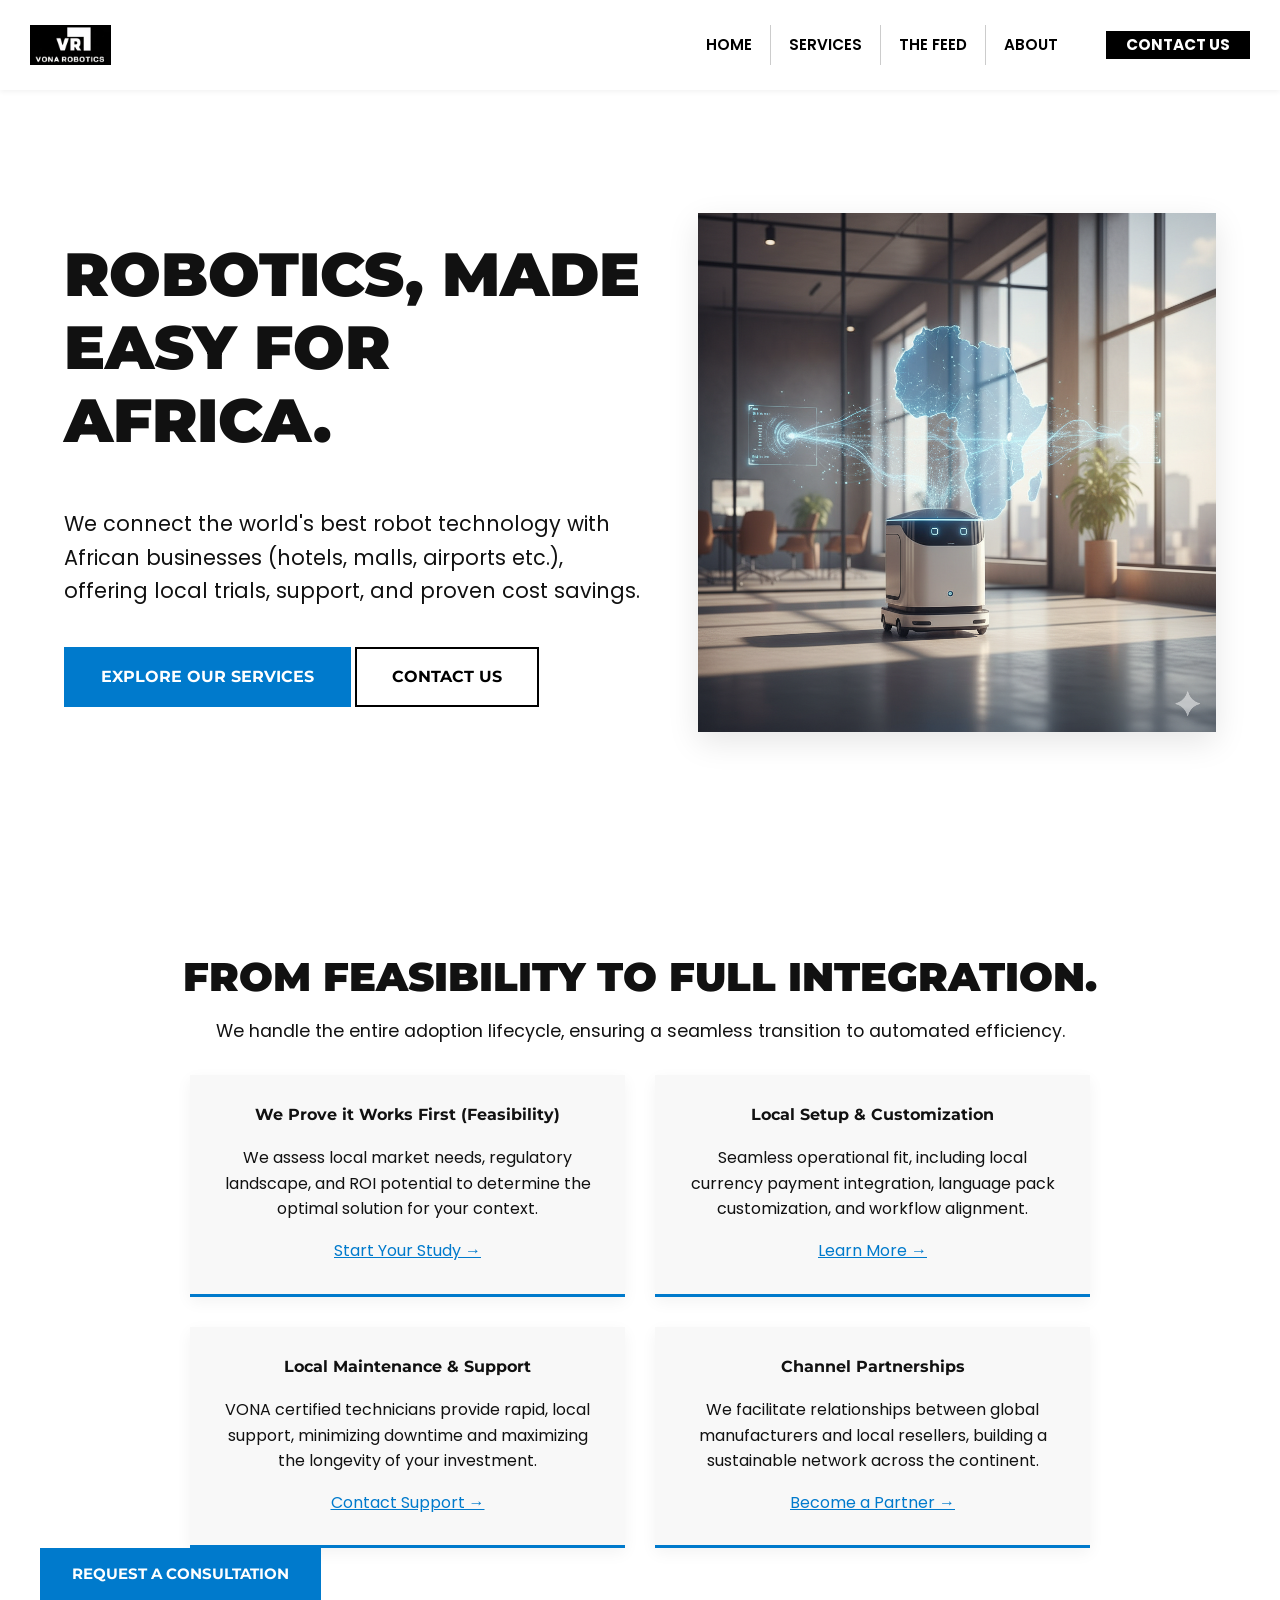
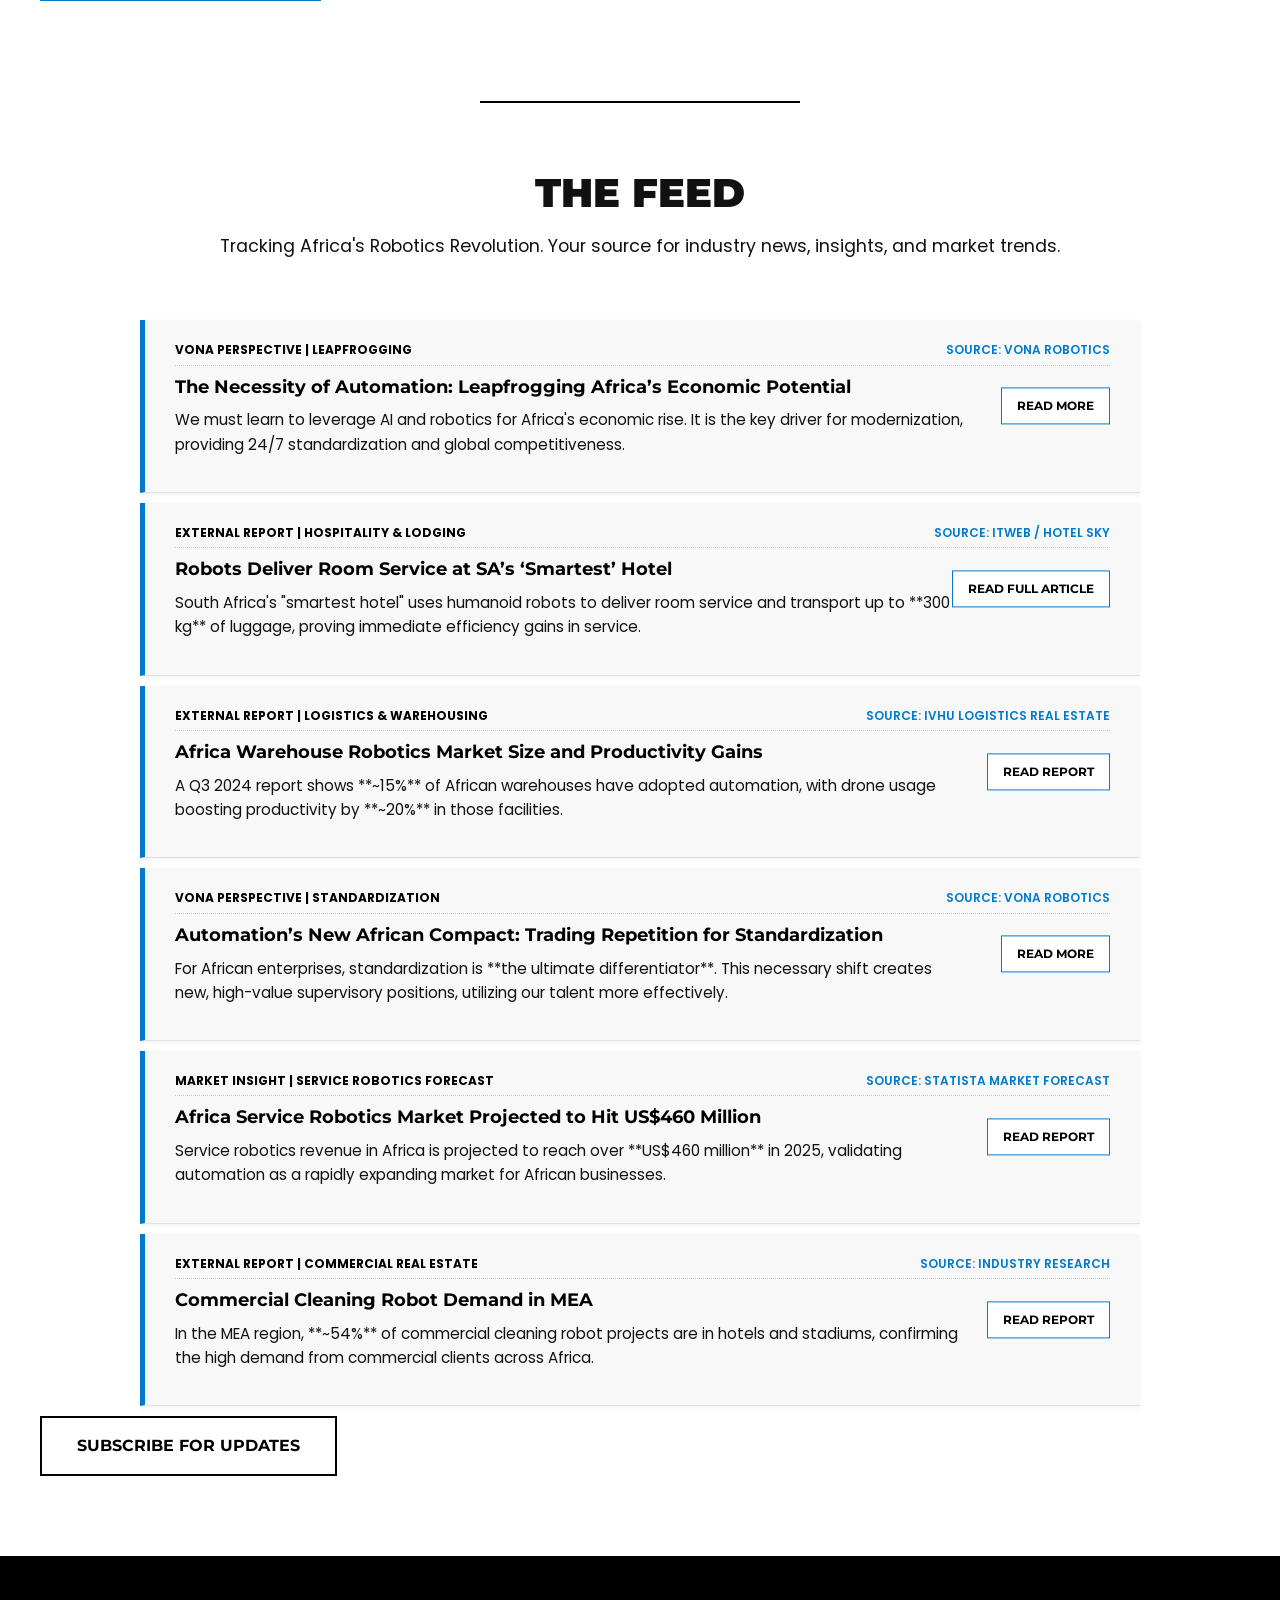
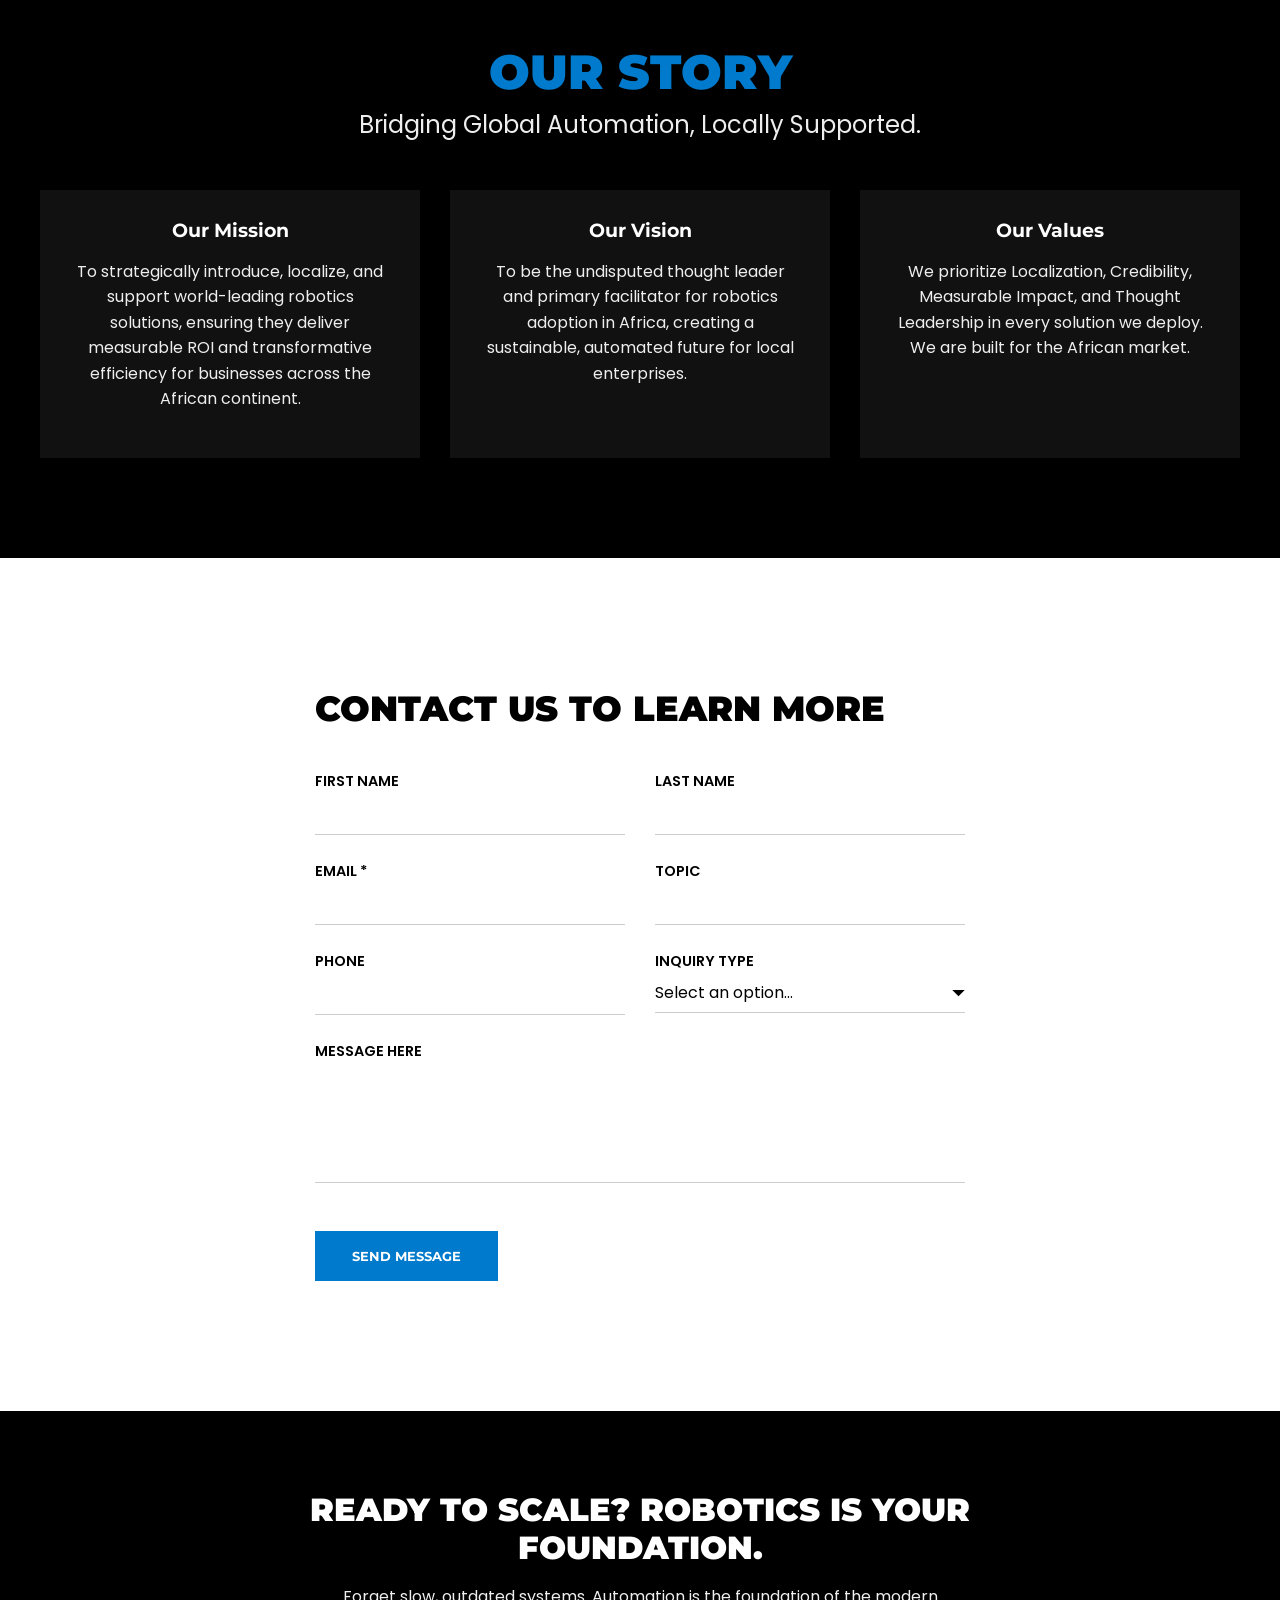
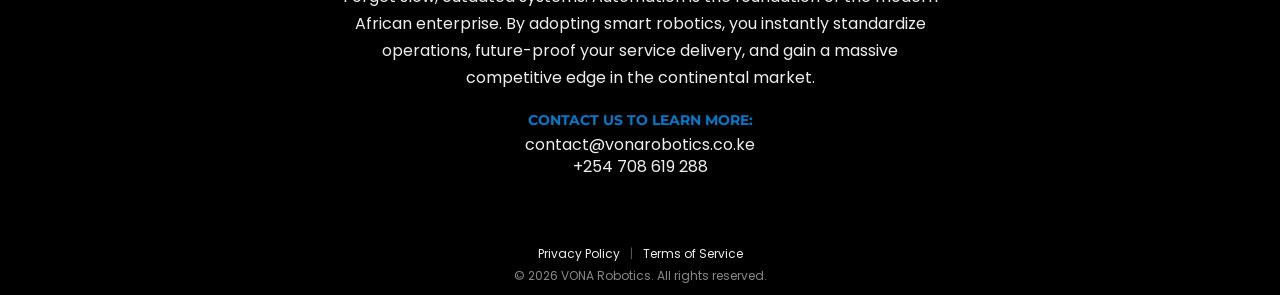
==== index.html @ d35983b5 "Final website files ready for deployment" ====
<!DOCTYPE html>
<html lang="en">
<head>
    <meta charset="UTF-8">
    <meta name="viewport" content="width=device-width, initial-scale=1.0">
    <title>VONA Robotics | Robotics, Made Easy for Africa</title>
    <link href="https://fonts.googleapis.com/css2?family=Montserrat:wght@400;700;900&family=Poppins:wght[300;400;600]&display=swap" rel="stylesheet">
    <link rel="stylesheet" href="styles.css">
    <script src="script.js"></script> 
</head>
<body>

    <header class="header white-header">
        <a href="#hero" class="logo">
            <img src="images/logo.png" alt="VONA Robotics Logo" class="logo-image">
        </a>
        <nav class="nav">
            <a href="#hero" class="nav-item">HOME</a>
            <a href="#services" class="nav-item">SERVICES</a>
            <a href="#the-feed" class="nav-item">THE FEED</a>
            <a href="#about" class="nav-item">ABOUT</a>
            <a href="#contact" class="cta-nav-button">CONTACT US</a>
        </nav>
        <button class="mobile-menu-toggle" aria-label="Toggle navigation">&#9776;</button>
    </header>
    <div class="mobile-menu-overlay" id="mobileMenu">
        <button class="close-menu-btn">&times;</button>
        <a href="#hero">HOME</a>
        <a href="#services">SERVICES</a>
        <a href="#the-feed">THE FEED</a>
        <a href="#about">ABOUT</a>
        <a href="#contact" class="cta-mobile-button">CONTACT US</a>
    </div>

    <main>
        
        <section id="hero" class="hero-section light-hero">
            <div class="hero-content">
                <h1 class="headline">ROBOTICS, MADE EASY FOR AFRICA.</h1>
                <p class="subhead">We connect the world's best robot technology with African businesses (hotels, malls, airports etc.), offering local trials, support, and proven cost savings.</p>
                <div class="hero-ctas">
                    <a href="#services" class="cta-button primary">EXPLORE OUR SERVICES</a>
                    <a href="#contact" class="cta-button secondary">CONTACT US</a> 
                </div>
            </div>
            <div class="hero-image-container">
                <img src="images/image1.png" alt="A VONA robot projecting a holographic map of Africa in a modern office." class="hero-image">
            </div>
        </section>

        <section id="services" class="section light-bg">
            <div class="container">
                <h2 class="section-title headline-style">FROM FEASIBILITY TO FULL INTEGRATION.</h2>
                <p class="section-subtitle">We handle the entire adoption lifecycle, ensuring a seamless transition to automated efficiency.</p>
                <div class="services-content-wrapper single-column-grid">
                    <div class="services-grid">
                        <div class="service-card">
                            <i class="fas fa-search"></i>
                            <h4>We Prove it Works First (Feasibility)</h4>
                            <p>We assess local market needs, regulatory landscape, and ROI potential to determine the optimal solution for your context.</p>
                            <a href="#contact" class="text-link">Start Your Study &rarr;</a>
                        </div>
                        <div class="service-card">
                            <i class="fas fa-globe-africa"></i>
                            <h4>Local Setup & Customization</h4>
                            <p>Seamless operational fit, including local currency payment integration, language pack customization, and workflow alignment.</p>
                            <a href="#contact" class="text-link">Learn More &rarr;</a>
                        </div>
                        <div class="service-card">
                            <i class="fas fa-tools"></i>
                            <h4>Local Maintenance & Support</h4>
                            <p>VONA certified technicians provide rapid, local support, minimizing downtime and maximizing the longevity of your investment.</p>
                            <a href="#contact" class="text-link">Contact Support &rarr;</a>
                        </div>
                        <div class="service-card">
                            <i class="fas fa-handshake"></i>
                            <h4>Channel Partnerships</h4>
                            <p>We facilitate relationships between global manufacturers and local resellers, building a sustainable network across the continent.</p>
                            <a href="#contact" class="text-link">Become a Partner &rarr;</a>
                        </div>
                    </div>
                </div>
                <div class="center-text mt-4">
                    <a href="#contact" class="cta-button primary cta-button-small">REQUEST A CONSULTATION</a>
                </div>
            </div>
        </section>

        <section id="the-feed" class="section light-bg feed-section-compact">
            <div class="container">
                <h2 class="section-title headline-style">THE FEED</h2>
                <p class="section-subtitle">Tracking Africa's Robotics Revolution. Your source for industry news, insights, and market trends.</p>
                
                <div class="feed-content-wrapper">
                    <div class="feed-list">
                        
                        <div class="feed-strip perspective-strip" data-full-content="Africa’s economic potential will not be unlocked by following old industrial models. The only path to rapid global competitiveness is through technological leapfrogging. Automation and robotics are not a luxury; they are the required foundation for modernization. By implementing smart service robots, African enterprises instantly gain 24/7 standardization, measurable ROI, and the critical efficiency needed to compete internationally, especially in high-volume sectors like hospitality and logistics. This shift creates the high-value, supervisory roles that drive sustainable growth.">
                            <div class="feed-meta">
                                <span class="feed-category">VONA Perspective | Leapfrogging</span>
                                <span class="attribution">Source: VONA Robotics</span> 
                            </div>
                            <h3>The Necessity of Automation: Leapfrogging Africa’s Economic Potential</h3>
                            <p class="summary-text">We must learn to leverage AI and robotics for Africa's economic rise. It is the key driver for modernization, providing 24/7 standardization and global competitiveness.</p>
                            <a href="#" class="cta-button secondary small read-more-btn">READ MORE</a>
                        </div>

                        <div class="feed-strip">
                            <div class="feed-meta">
                                <span class="feed-category">External Report | Hospitality & Lodging</span>
                                <span class="attribution">Source: ITWeb / Hotel Sky</span>
                            </div>
                            <h3>Robots Deliver Room Service at SA’s ‘Smartest’ Hotel</h3>
                            <p class="summary-text">South Africa's "smartest hotel" uses humanoid robots to deliver room service and transport up to **300 kg** of luggage, proving immediate efficiency gains in service.</p>
                            <a href="https://www.itweb.co.za/article/robots-deliver-room-service-at-sas-smartest-hotel/Olx4z7kn5GWv56km" class="cta-button secondary small" target="_blank">READ FULL ARTICLE</a>
                        </div>

                        <div class="feed-strip">
                            <div class="feed-meta">
                                <span class="feed-category">External Report | Logistics & Warehousing</span>
                                <span class="attribution">Source: Ivhu Logistics Real Estate</span>
                            </div>
                            <h3>Africa Warehouse Robotics Market Size and Productivity Gains</h3>
                            <p class="summary-text">A Q3 2024 report shows **~15%** of African warehouses have adopted automation, with drone usage boosting productivity by **~20%** in those facilities.</p>
                            <a href="https://ivhu.africa/logistics-and-warehousing-update-q3-2024-africa/" class="cta-button secondary small" target="_blank">READ REPORT</a>
                        </div>

                        <div class="feed-strip perspective-strip" data-full-content="For African enterprises, standardization is the ultimate differentiator against global competition. This necessary shift creates new, high-value supervisory positions focused on technology management, utilizing our talent more effectively and ensuring the longevity of automation investments.">
                            <div class="feed-meta">
                                <span class="feed-category">VONA Perspective | Standardization</span>
                                <span class="attribution">Source: VONA Robotics</span> 
                            </div>
                            <h3>Automation’s New African Compact: Trading Repetition for Standardization</h3>
                            <p class="summary-text">For African enterprises, standardization is **the ultimate differentiator**. This necessary shift creates new, high-value supervisory positions, utilizing our talent more effectively.</p>
                            <a href="#" class="cta-button secondary small read-more-btn">READ MORE</a>
                        </div>

                        <div class="feed-strip">
                            <div class="feed-meta">
                                <span class="feed-category">Market Insight | Service Robotics Forecast</span>
                                <span class="attribution">Source: Statista Market Forecast</span>
                            </div>
                            <h3>Africa Service Robotics Market Projected to Hit US$460 Million</h3>
                            <p class="summary-text">Service robotics revenue in Africa is projected to reach over **US$460 million** in 2025, validating automation as a rapidly expanding market for African businesses.</p>
                            <a href="https://www.marketsandmarkets.com/Market-Reports/service-robotics-market-681.html" class="cta-button secondary small" target="_blank">READ REPORT</a>
                        </div>

                        <div class="feed-strip">
                            <div class="feed-meta">
                                <span class="feed-category">External Report | Commercial Real Estate</span>
                                <span class="attribution">Source: Industry Research</span>
                            </div>
                            <h3>Commercial Cleaning Robot Demand in MEA</h3>
                            <p class="summary-text">In the MEA region, **~54%** of commercial cleaning robot projects are in hotels and stadiums, confirming the high demand from commercial clients across Africa.</p>
                            <a href="https://www.industryresearch.biz/market-reports/commercial-cleaning-robots-market-107178" class="cta-button secondary small" target="_blank">READ REPORT</a>
                        </div>

                    </div>
                </div>


                <div class="center-text mt-4">
                    <a href="#" class="cta-button secondary">SUBSCRIBE FOR UPDATES</a>
                </div>
            </div>
        </section>

        <section id="about" class="section dark-bg">
            <div class="container">
                <h2 class="section-title our-story-title">
                    <span class="headline-style blue-accent">OUR STORY</span> 
                    <span class="sub-headline-style">Bridging Global Automation, Locally Supported.</span>
                </h2>
                <div class="about-grid">
                    <div class="about-card dark-about-card">
                        <h3>Our Mission</h3>
                        <p class="dark-text">To strategically introduce, localize, and support world-leading robotics solutions, ensuring they deliver measurable ROI and transformative efficiency for businesses across the African continent.</p>
                    </div>
                    <div class="about-card dark-about-card">
                        <h3>Our Vision</h3>
                        <p class="dark-text">To be the undisputed thought leader and primary facilitator for robotics adoption in Africa, creating a sustainable, automated future for local enterprises.</p>
                    </div>
                    <div class="about-card dark-about-card">
                        <h3>Our Values</h3>
                        <p class="dark-text">We prioritize Localization, Credibility, Measurable Impact, and Thought Leadership in every solution we deploy. We are built for the African market.</p>
                    </div>
                </div>
            </div>
        </section>

        <section id="contact" class="section light-bg">
            <div class="container contact-flex-center"> 
                <div class="contact-form-container contact-form-wide">
                    <h3 class="contact-form-title">CONTACT US TO LEARN MORE</h3>
                    <form class="contact-form" action="https://formspree.io/f/xpwkwodq" method="POST">
                        <div class="form-row">
                            <div class="form-group-half">
                                <label for="firstName">First Name</label>
                                <input type="text" id="firstName" placeholder="" required>
                            </div>
                            <div class="form-group-half">
                                <label for="lastName">Last Name</label>
                                <input type="text" id="lastName" placeholder="" required>
                            </div>
                        </div>

                        <div class="form-row">
                            <div class="form-group-half">
                                <label for="email">Email *</label>
                                <input type="email" id="email" placeholder="" required>
                            </div>
                            <div class="form-group-half">
                                <label for="topic">Topic</label>
                                <input type="text" id="topic" placeholder="">
                            </div>
                        </div>

                        <div class="form-row">
                            <div class="form-group-half">
                                <label for="phone">Phone</label>
                                <input type="tel" id="phone" placeholder="">
                            </div>
                            <div class="form-group-half"> 
                                <label for="inquiryType">Inquiry Type</label>
                                <select id="inquiryType">
                                    <option value="">Select an option...</option>
                                    <option value="Feasibility">Feasibility Study</option>
                                    <option value="Support">Local Support & Maintenance</option>
                                    <option value="Partnership">Partnership Inquiry</option>
                                    <option value="General">General Question</option>
                                </select>
                            </div>
                        </div>

                        <div class="form-group-full">
                            <label for="message">Message here</label>
                            <textarea id="message" placeholder="" rows="4"></textarea>
                        </div>
                        
                        <button type="submit" class="cta-button primary">SEND MESSAGE</button>
                    </form>
                </div>
            </div>
        </section>

        <section id="final-callout" class="section dark-bg center-text-section compact-callout final-compact-fix">
            <div class="container-narrower"> 
                <h2 class="final-callout-headline smaller-text">READY TO SCALE? ROBOTICS IS YOUR FOUNDATION.</h2>
                <p class="final-callout-text smaller-text">
                    Forget slow, outdated systems. Automation is the foundation of the modern African enterprise. By adopting smart robotics, you instantly standardize operations, future-proof your service delivery, and gain a massive competitive edge in the continental market.
                </p>

                <div class="final-callout-details-consolidated compact-details">
                    <div class="contact-details-block">
                        <h4 class="details-title">CONTACT US TO LEARN MORE:</h4>
                        <p class="details-value">contact@vonarobotics.co.ke</p>
                        <p class="details-value">+254 708 619 288</p>
                    </div>

                </div>
            </div>
        </section>
    </main>

    <footer class="footer dark-bg simplified-footer compact-footer final-compact-fix">
        <div class="container">
            <div class="footer-legal-bar">
                <a href="#" class="legal-text">Privacy Policy</a>
                <span class="divider legal-text">|</span>
                <a href="#" class="legal-text">Terms of Service</a>
            </div>
            <div class="footer-bottom">
                &copy; <span id="year" class="legal-text"></span> VONA Robotics. All rights reserved.
            </div>
        </div>
    </footer>

    <script src="script.js"></script>
</body>
</html>
---- styles.css ----
/* Color Palette (Minimalist Black/White/Blue) */
:root {
    --color-primary-black: #000000;
    --color-primary-white: #FFFFFF;
    --color-accent-blue: #007ACC; 
    --color-accent-gold: #B8860B; 
    --color-text-dark: #111111;
    --color-text-light: #EEEEEE;
}

/* Typography */
body {
    font-family: 'Poppins', sans-serif;
    color: var(--color-text-dark);
    line-height: 1.6;
    margin: 0;
    padding: 0;
    background-color: var(--color-primary-white);
}

h1, h2, h3, h4 {
    font-family: 'Montserrat', sans-serif;
    font-weight: 700;
    line-height: 1.2;
    margin-top: 0;
}

.headline {
    /* Main H1 Hero Headline Style */
    font-size: 3.8rem;
    font-weight: 900;
    text-transform: uppercase;
}

/* NEW: Consistent Styles for Section Titles (H2s) */
.headline-style {
    font-family: 'Montserrat', sans-serif;
    font-weight: 900; /* Super bold */
    font-size: 3rem; 
    text-transform: uppercase;
    display: block; /* Ensures it takes up its own line */
    line-height: 1.1;
    margin-bottom: 10px;
}

.sub-headline-style {
    font-family: 'Poppins', sans-serif;
    font-weight: 400; /* Lighter weight for sub-text */
    font-size: 1.5rem; /* Large enough to be visible */
    text-transform: none; /* Keep capitalization normal */
    display: block;
    line-height: 1.3;
}
/* END NEW HEADLINE STYLES */


/* Layout & Structure */
.container {
    max-width: 1200px;
    margin: 0 auto;
    padding: 40px 20px;
}

/* NEW: Narrower container for Final Callout */
.container-narrower {
    max-width: 800px; /* Reduced width */
    margin: 0 auto;
    padding: 40px 20px;
}

/* FIX: Reduce default section padding to help compact vertical space */
.section {
    padding: 60px 0; /* Reduced from original 80px to 60px */
}

/* FIX: Specific compacting for The Feed section */
#the-feed {
    background-color: var(--color-primary-white); 
}

/* IMPORTANT FIX: Reduce top padding drastically for minimal space above THE FEED, and position the line */
.feed-section-compact {
    padding-top: 30px !important; 
    padding-bottom: 40px; 
    position: relative;
}

/* Rutech-Style Divider (Corrected Width & Positioning) */
.feed-section-compact::before {
    content: '';
    position: absolute;
    top: 0; 
    left: 50%;
    transform: translateX(-50%);
    /* FIX: Reduced Width for short, centered look */
    width: 25%; 
    max-width: 1200px;
    height: 2px;
    background-color: var(--color-primary-black); 
}


.dark-bg {
    background-color: var(--color-primary-black);
    color: var(--color-text-light);
}

.light-bg {
    background-color: var(--color-primary-white);
    color: var(--color-text-dark);
}

.section-title {
    /* Base style, inherited by the new headline styles */
    font-size: 2.5rem;
    text-align: center;
    margin-bottom: 10px;
    text-transform: uppercase;
}

.section-subtitle {
    text-align: center;
    font-size: 1.1rem;
    /* FIX: Reduce margin below subtitle to pull content up */
    margin-bottom: 30px;
}

.gold-accent {
    color: var(--color-accent-gold);
}

.blue-accent {
    color: var(--color-accent-blue);
}

/* Header & Navigation (Thicker Header Strip Fix) */
.header {
    padding: 25px 30px; /* Increased vertical padding for a thicker strip */
    display: flex;
    justify-content: space-between;
    align-items: center;
    position: sticky;
    top: 0;
    z-index: 1000;
    box-shadow: 0 2px 5px rgba(0, 0, 0, 0.05); 
}

.header.white-header {
    background-color: var(--color-primary-white);
}

.logo-image {
    height: 40px; /* Adjust height to fit the new header strip */
    width: auto;
}

.logo {
    color: var(--color-primary-black);
    font-family: 'Montserrat', sans-serif;
    font-weight: 900;
    font-size: 1.5rem;
    letter-spacing: 2px;
    text-decoration: none;
    display: flex; 
    align-items: center;
}

.nav {
    display: flex;
    align-items: center;
    height: 100%; 
}

.nav a {
    color: var(--color-primary-black); 
    text-decoration: none;
    font-family: 'Poppins', sans-serif;
    font-weight: 600;
    font-size: 0.95rem;
    padding: 0 18px; 
    transition: color 0.3s;
    position: relative;
    display: flex;
    align-items: center;
}

/* MODIFIED: Longer Vertical Divider Fix */
.nav-item {
    border-left: 1px solid #ccc; 
    height: 40px; /* Increased height for longer line */
    padding-top: 0;
    padding-bottom: 0;
}

.nav-item:first-child {
    border-left: none; 
}

.nav a:hover {
    color: var(--color-accent-blue);
}

.cta-nav-button {
    background-color: var(--color-primary-black); 
    padding: 8px 15px;
    border-radius: 0px; 
    color: var(--color-primary-white) !important;
    margin-left: 30px;
    font-weight: 700 !important;
    transition: background-color 0.3s;
    border: 2px solid var(--color-primary-black);
    height: auto !important; 
}

.cta-nav-button:hover {
    background-color: var(--color-primary-white);
    color: var(--color-primary-black) !important;
    border-color: var(--color-primary-black);
}

/* Mobile Menu */
.mobile-menu-toggle {
    display: none; 
    background: none;
    border: none;
    color: var(--color-primary-black);
    font-size: 2rem;
    cursor: pointer;
}

/* Mobile Menu Overlay CSS */
.mobile-menu-overlay {
    position: fixed;
    top: 0;
    left: 0;
    height: 100vh;
    width: 100vw;
    background-color: var(--color-primary-white);
    z-index: 10000;
    display: none; 
    flex-direction: column;
    align-items: center;
    justify-content: center;
    padding: 40px;
    transition: transform 0.3s ease-out;
    transform: translateX(100%); 
}

.mobile-menu-overlay.is-open {
    transform: translateX(0); 
    display: flex; 
}

.mobile-menu-overlay a {
    color: var(--color-primary-black);
    text-decoration: none;
    font-family: 'Montserrat', sans-serif;
    font-weight: 700;
    font-size: 1.5rem;
    padding: 15px 0;
    width: 100%;
    text-align: center;
    border-bottom: 1px solid #eee;
}

.close-menu-btn {
    position: absolute;
    top: 20px;
    right: 30px;
    background: none;
    border: none;
    font-size: 3rem;
    cursor: pointer;
    color: var(--color-primary-black);
}

.cta-mobile-button {
    margin-top: 30px;
    background-color: var(--color-accent-blue);
    color: var(--color-primary-white) !important;
    padding: 15px 40px;
    border-radius: 0;
    text-transform: uppercase;
    font-size: 1.1rem !important;
    border: 2px solid var(--color-accent-blue);
}

/* Hero Section (No change) */
.hero-section {
    min-height: 85vh;
    display: flex;
    align-items: center;
    justify-content: space-between;
    padding: 0 5%;
    position: relative;
    overflow: hidden;
    background-color: var(--color-primary-white);
}

.hero-content {
    max-width: 50%;
    z-index: 10;
    padding: 80px 0;
}

.subhead {
    font-size: 1.3rem;
    font-weight: 400;
    margin: 20px 0 40px 0;
    color: var(--color-text-dark);
}

.hero-image-container {
    width: 45%;
    display: flex;
    align-items: center;
    justify-content: center;
    padding: 40px 0;
}

.hero-image {
    width: 100%;
    height: auto;
    object-fit: contain;
    box-shadow: 0 10px 30px rgba(0, 0, 0, 0.1); 
}

/* CTA Buttons */
.cta-button {
    text-decoration: none;
    font-family: 'Montserrat', sans-serif;
    font-weight: 700;
    padding: 15px 35px;
    border-radius: 0px;
    text-transform: uppercase;
    transition: all 0.3s;
    display: inline-block;
}

/* FIX: Services Button Size Adjustment */
.cta-button.cta-button-small {
    padding: 12px 30px; 
    font-size: 0.95rem;
}


.cta-button.primary {
    background-color: var(--color-accent-blue);
    color: var(--color-primary-white);
    border: 2px solid var(--color-accent-blue);
}

.cta-button.primary:hover {
    background-color: var(--color-primary-white);
    color: var(--color-accent-blue);
}

.cta-button.secondary {
    background-color: transparent;
    color: var(--color-primary-black); 
    border: 2px solid var(--color-primary-black); 
}

.cta-button.secondary:hover {
    background-color: var(--color-primary-black);
    color: var(--color-primary-white);
}

.cta-button.secondary.dark-bg { 
    color: var(--color-primary-white);
    border: 2px solid var(--color-primary-white);
}

.cta-button.secondary.dark-bg:hover {
    background-color: var(--color-primary-white);
    color: var(--color-primary-black);
}

.cta-button.small {
    padding: 10px 20px;
    font-size: 0.8rem;
    font-weight: 600;
    border: 1px solid var(--color-primary-black);
}
.cta-button.primary.small {
    border: 1px solid var(--color-accent-blue);
}

/* Services Section (Service Card Glow Enhancement) */
.services-content-wrapper {
    display: flex;
    gap: 50px;
    align-items: flex-start;
    justify-content: center; 
}

.services-content-wrapper.single-column-grid {
    justify-content: center;
}

.services-grid {
    flex: 1;
    max-width: 900px; 
    display: grid;
    grid-template-columns: repeat(2, 1fr);
    gap: 30px;
    text-align: center;
}

.service-card {
    background-color: #F8F8F8;
    padding: 30px;
    border-radius: 0; 
    border-bottom: 3px solid var(--color-accent-blue);
    box-shadow: 0 5px 15px rgba(0, 0, 0, 0.05);
    transition: transform 0.3s, box-shadow 0.3s;
}

/* FIX: Enhanced Service Card Glow */
.service-card:hover {
    transform: translateY(-8px); 
    box-shadow: 0 15px 30px rgba(0, 122, 204, 0.5); /* Stronger glow */
}

.service-card i {
    font-size: 2.5rem;
    color: var(--color-accent-blue);
    margin-bottom: 15px;
}

.text-link {
    color: var(--color-accent-blue);
}

/* The Feed Section (Horizontal Strip Design) */
#the-feed {
    background-color: var(--color-primary-white); 
}

.feed-content-wrapper {
    display: flex;
    justify-content: center;
}

.feed-list {
    display: flex;
    flex-direction: column;
    gap: 0;
    width: 100%;
    max-width: 1000px;
    margin-top: 30px;
}

.feed-strip {
    background-color: #F8F8F8;
    padding: 20px 30px;
    margin-bottom: 10px; 
    border-left: 5px solid var(--color-accent-blue); 
    border-bottom: 1px solid #e0e0e0; 
    box-shadow: 0 2px 5px rgba(0, 0, 0, 0.05);
    transition: background-color 0.3s, box-shadow 0.3s, border-left-color 0.3s;
    display: flex;
    flex-direction: column;
    position: relative;
}

.feed-strip:hover {
    background-color: #f0f0f0; 
    border-left-color: var(--color-primary-black); 
}

.feed-strip h3 {
    color: var(--color-primary-black);
    font-size: 1.1rem; 
    margin: 5px 0;
    line-height: 1.3;
    transition: color 0.3s;
}

.feed-strip:hover h3 {
    color: var(--color-accent-blue);
}

.feed-strip p {
    font-size: 0.95rem; 
    margin: 5px 0 15px 0;
    max-width: 85%; 
}

.feed-meta {
    display: flex;
    justify-content: space-between;
    font-size: 0.75rem; 
    color: #555;
    margin-bottom: 5px;
    text-transform: uppercase;
    border-bottom: 1px dotted #ccc; 
    padding-bottom: 5px;
}

.feed-category {
    color: var(--color-primary-black);
    font-weight: 700;
}

.attribution {
    color: var(--color-accent-blue);
    font-weight: 600;
}

.feed-strip .cta-button.small {
    position: absolute;
    right: 30px;
    top: 50%;
    transform: translateY(-50%);
    padding: 8px 15px;
    font-size: 0.75rem;
    font-weight: 700;
    border: 1px solid var(--color-accent-blue);
    background-color: var(--color-primary-white); 
}

/* VONA Perspective Content Reveal Styles */
.feed-strip .full-content {
    display: none;
    font-size: 1rem;
    line-height: 1.6;
    margin: 10px 0;
}

.feed-strip.expanded .summary-text {
    display: none;
}
.feed-strip.expanded .full-content {
    display: block;
}


/* About Section (Spacing Fixes) */
#about {
    /* FIX: Reduced top padding for more compressed look */
    padding-top: 50px;
    background-color: var(--color-primary-black); 
}

/* FIX: Increased margin below the headline group */
.our-story-title {
    margin-bottom: 50px; 
}


.about-grid {
    display: grid;
    grid-template-columns: repeat(3, 1fr);
    gap: 30px;
    text-align: center;
}

.about-card {
    background-color: #111111; 
    padding: 30px;
    border-radius: 0;
    transition: box-shadow 0.3s, transform 0.3s;
}

/* MODIFIED: About Card Glow Enhancement (Less intense than service cards) */
.about-card:hover {
    box-shadow: 0 0 10px rgba(0, 122, 204, 0.6), 0 0 20px rgba(0, 122, 204, 0.3); 
    transform: scale(1.02);
}

.about-card h3 {
    color: var(--color-primary-white); 
    margin-bottom: 15px;
}

.about-card p {
    color: var(--color-text-light);
    font-size: 1rem;
}

/* Contact Section (Forms) */
.contact-flex-center {
    display: flex;
    justify-content: center;
    align-items: flex-start;
}

.contact-form-wide {
    max-width: 650px; 
    width: 100%;
}

.contact-form-container {
    flex: none; 
    background-color: var(--color-primary-white);
    padding: 30px;
    border-radius: 0;
}

.contact-form-title {
    font-size: 2.2rem;
    font-weight: 900;
    text-transform: uppercase;
    color: var(--color-primary-black);
    text-align: left;
    margin-bottom: 40px;
    border-bottom: none;
    padding-bottom: 0;
}

.form-row {
    display: flex;
    gap: 30px;
    margin-bottom: 5px; 
}

.form-group-half {
    flex: 1;
    margin-bottom: 20px;
}

.form-group-full {
    margin-bottom: 20px;
}

.contact-form label {
    display: block;
    color: var(--color-primary-black);
    font-weight: 600;
    font-size: 0.9rem;
    text-transform: uppercase;
}

.contact-form input, 
.contact-form select, 
.contact-form textarea {
    width: 100%;
    padding: 8px 0; 
    margin-bottom: 0;
    border: none;
    border-bottom: 1px solid #ccc; 
    border-radius: 0;
    box-sizing: border-box;
    font-family: 'Poppins', sans-serif;
    font-size: 1rem;
    background-color: transparent; 
    transition: border-bottom-color 0.3s;
}

.contact-form input:focus, 
.contact-form textarea:focus,
.contact-form select:focus {
    outline: none;
    border-bottom-color: var(--color-accent-blue);
}

.contact-form select {
    -webkit-appearance: none;
    -moz-appearance: none;
    appearance: none;
    background-image: url('data:image/svg+xml;charset=US-ASCII,%3Csvg%20xmlns%3D%22http%3A%2F%2Fwww.w3.org%2F2000%2Fsvg%22%20width%3D%22292.4%22%20height%3D%22292.4%22%3E%3Cpath%20fill%3D%22%23000%22%20d%3D%22M287%2069.9L146.2%20208.6%205.4%2069.9z%22%2F%3E%3C%2Fsvg%3E');
    background-repeat: no-repeat;
    background-position: right 0 center;
    background-size: 0.8em;
}

.contact-form textarea {
    resize: none; 
    height: 120px;
}

.contact-form button {
    margin-top: 20px; 
}

/* Final Callout Section Styling (FINAL COMPACTION) */
.section.compact-callout {
    /* Significantly reduce the padding for a much smaller conclusion */
    padding: 40px 0 0 0; 
}

.center-text-section {
    text-align: center;
}

.final-callout-headline {
    font-size: 2.5rem;
    color: var(--color-primary-white);
    text-transform: uppercase;
    margin-bottom: 30px;
}

.final-callout-headline.smaller-text {
    font-size: 2rem;
    font-weight: 900;
    /* Reduce margin after headline */
    margin-bottom: 15px; 
}

.final-callout-text {
    max-width: 800px;
    margin: 0 auto 50px auto;
    font-size: 1.1rem;
    line-height: 1.7;
    color: var(--color-text-light);
}

.final-callout-text.smaller-text {
    font-size: 1rem;
    max-width: 600px; 
    /* Further reduce margin after conclusion paragraph */
    margin: 0 auto 20px auto; 
}

/* Compact contact details section */
.final-callout-details-consolidated.compact-details {
    display: flex;
    flex-direction: column; 
    justify-content: center;
    align-items: center;
    gap: 5px; 
    margin-top: 15px;
    margin-bottom: 15px; /* Reduce space before footer */
}

.details-title {
    font-size: 0.9rem; 
    color: var(--color-accent-blue);
    text-transform: uppercase;
    margin-bottom: 5px;
}

.details-value {
    font-size: 1rem; 
    color: var(--color-text-light);
    line-height: 1.4;
    margin: 0;
}

/* Footer (COMPACT FIX) */
.footer.simplified-footer {
    /* Use minimal padding */
    padding: 10px 0; 
}

.footer .container {
    display: flex;
    flex-direction: column;
    align-items: center;
    padding: 0 20px;
}

.footer-legal-bar {
    display: flex;
    justify-content: center;
    align-items: center;
    /* Reduce margin below links */
    margin-bottom: 3px; 
    font-size: 0.8rem; 
}

/* Target legal text font size reduction */
.legal-text, .footer-bottom {
    font-size: 0.75rem !important;
}


.footer-legal-bar a {
    color: var(--color-text-light);
    text-decoration: none;
    margin: 0 10px;
}

.footer-legal-bar .divider {
    color: #555;
}

.footer-bottom {
    font-size: 0.8rem;
    color: #888888;
    text-align: center;
}

/* MEDIA QUERIES (Mobile adjustments) */

@media (max-width: 992px) {
    .headline {
        font-size: 3rem;
    }
    .headline-style {
        font-size: 2.2rem;
    }
    .sub-headline-style {
        font-size: 1.2rem;
    }
    .hero-section {
        flex-direction: column;
        text-align: center;
        min-height: auto;
    }
    .hero-content {
        max-width: 100%;
    }
    .services-grid {
        grid-template-columns: 1fr;
    }
    .hero-image-container {
        width: 100%;
    }
    .nav {
        display: none; 
    }
    .mobile-menu-toggle {
        display: block;
    }
    .feed-strip {
        flex-direction: column;
        align-items: flex-start;
        padding-bottom: 60px; 
    }
    .feed-strip .cta-button.small {
        position: static;
        margin-top: 15px;
        transform: none;
    }
    
    .about-grid { 
        grid-template-columns: 1fr; 
    }
    .contact-flex-center {
        padding: 0 10px;
    }
    .form-row {
        flex-direction: column;
        gap: 0;
    }
    .final-callout-headline.smaller-text {
        font-size: 1.5rem;
    }
    .final-callout-text.smaller-text {
        font-size: 0.9rem;
    }
    .final-callout-details-simplified {
        flex-direction: column;
        gap: 30px;
        text-align: center;
    }
    .footer-legal-bar {
        flex-direction: column;
        gap: 5px;
    }
    .footer-legal-bar .divider {
        display: none;
    }
}

@media (max-width: 576px) {
    .headline {
        font-size: 2.5rem;
    }
    .hero-ctas {
        flex-direction: column;
        gap: 10px;
    }
}
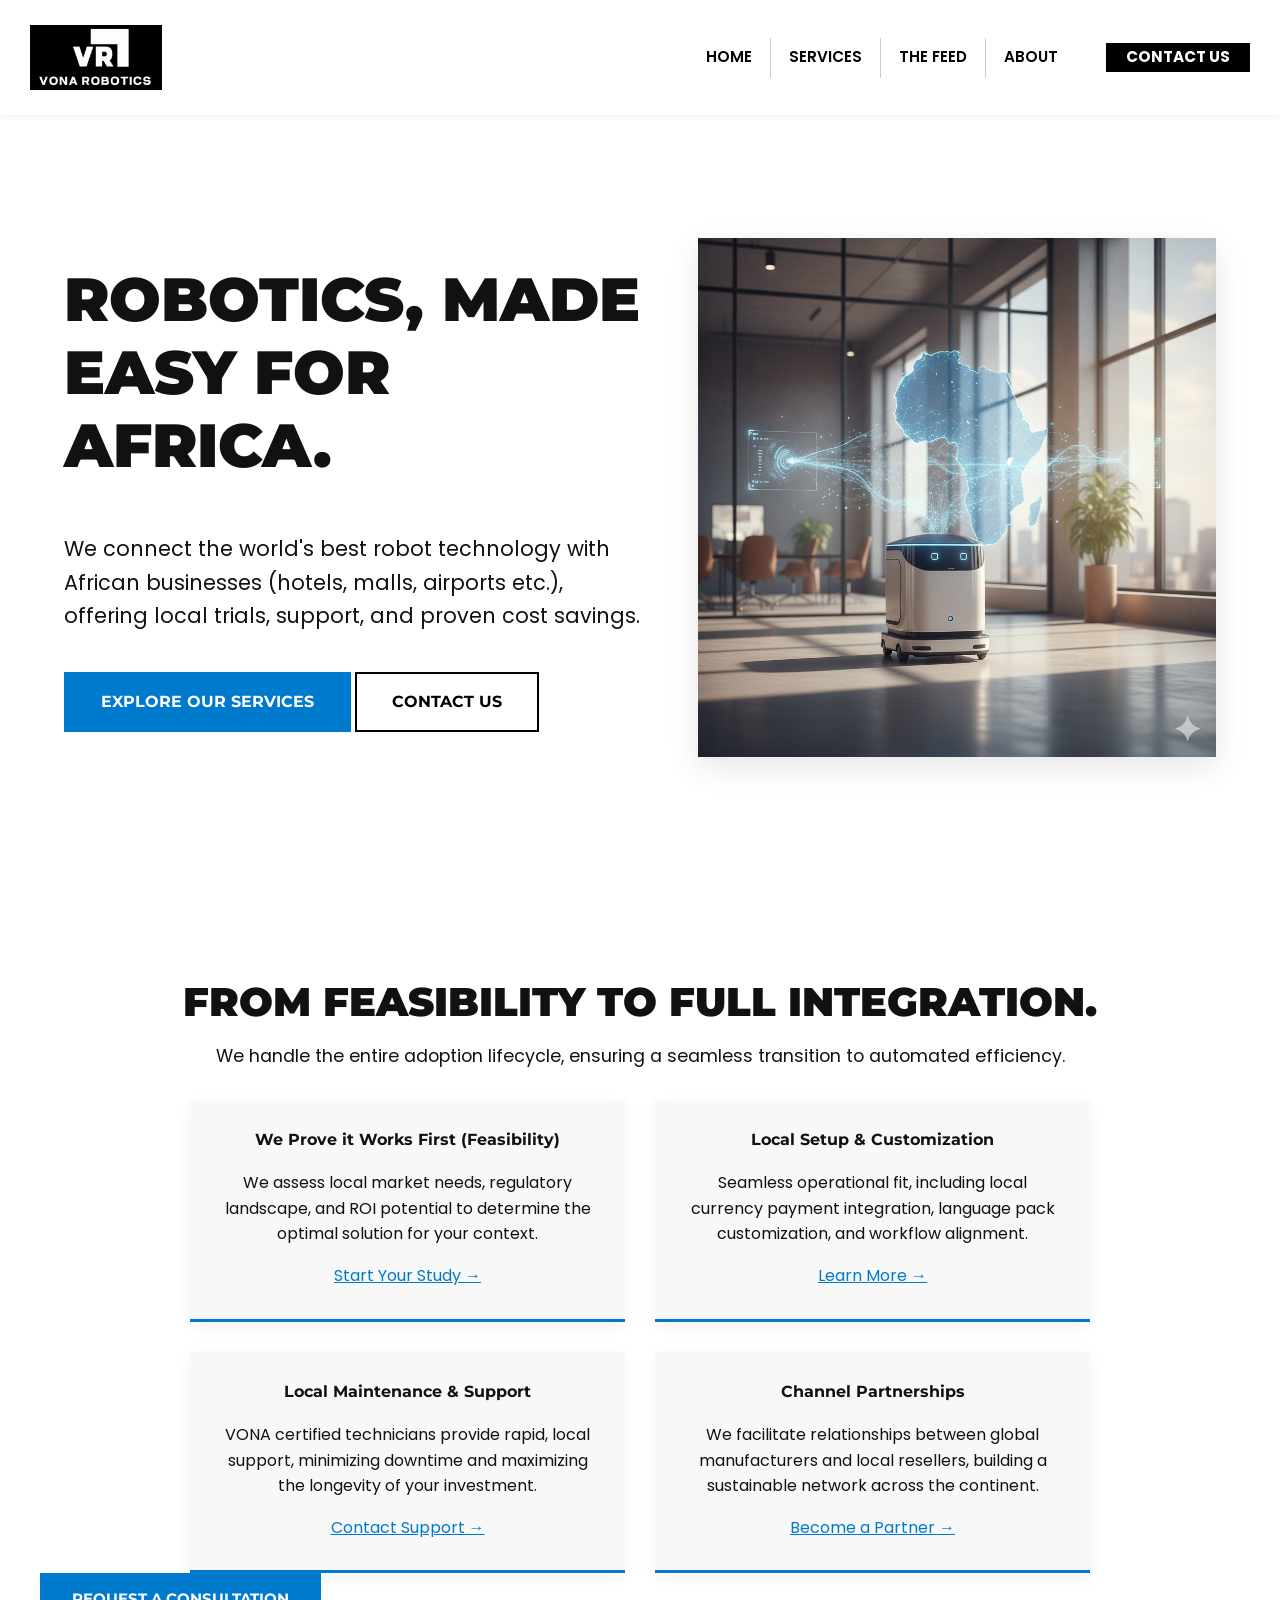
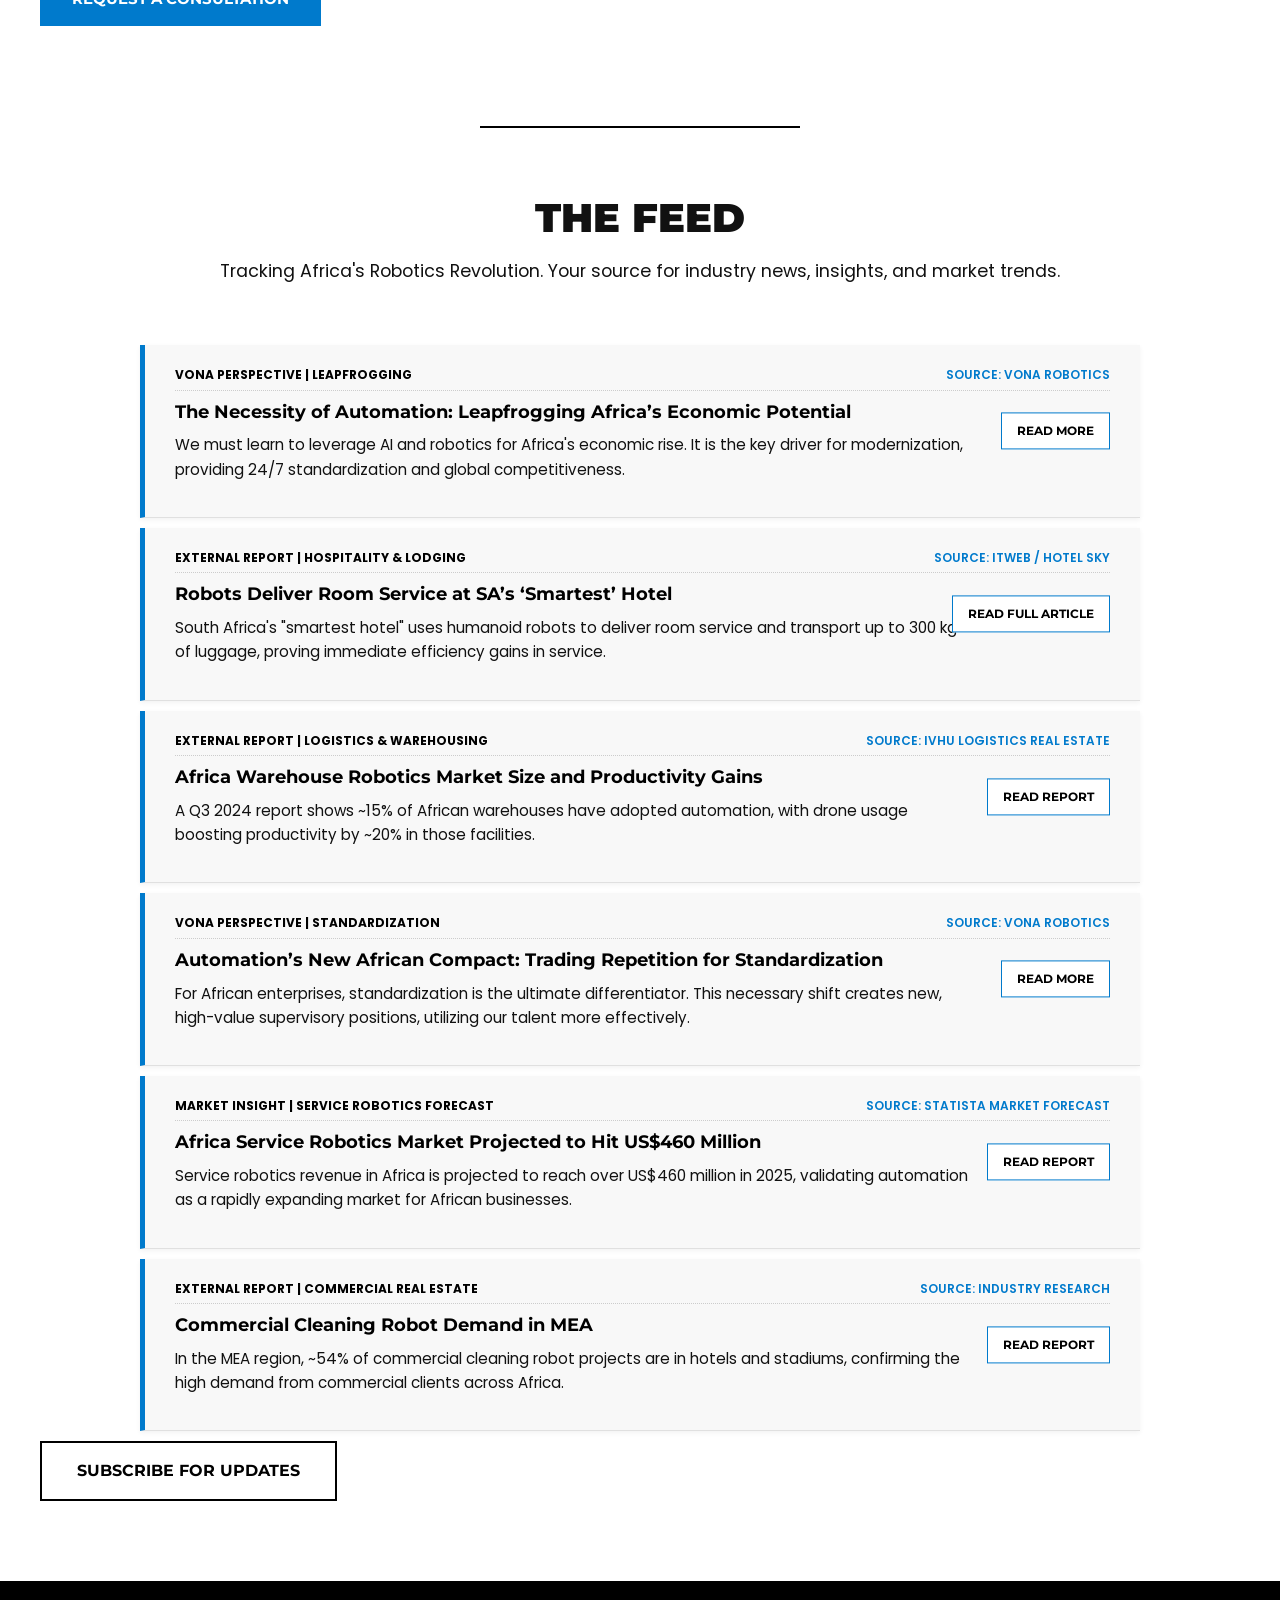
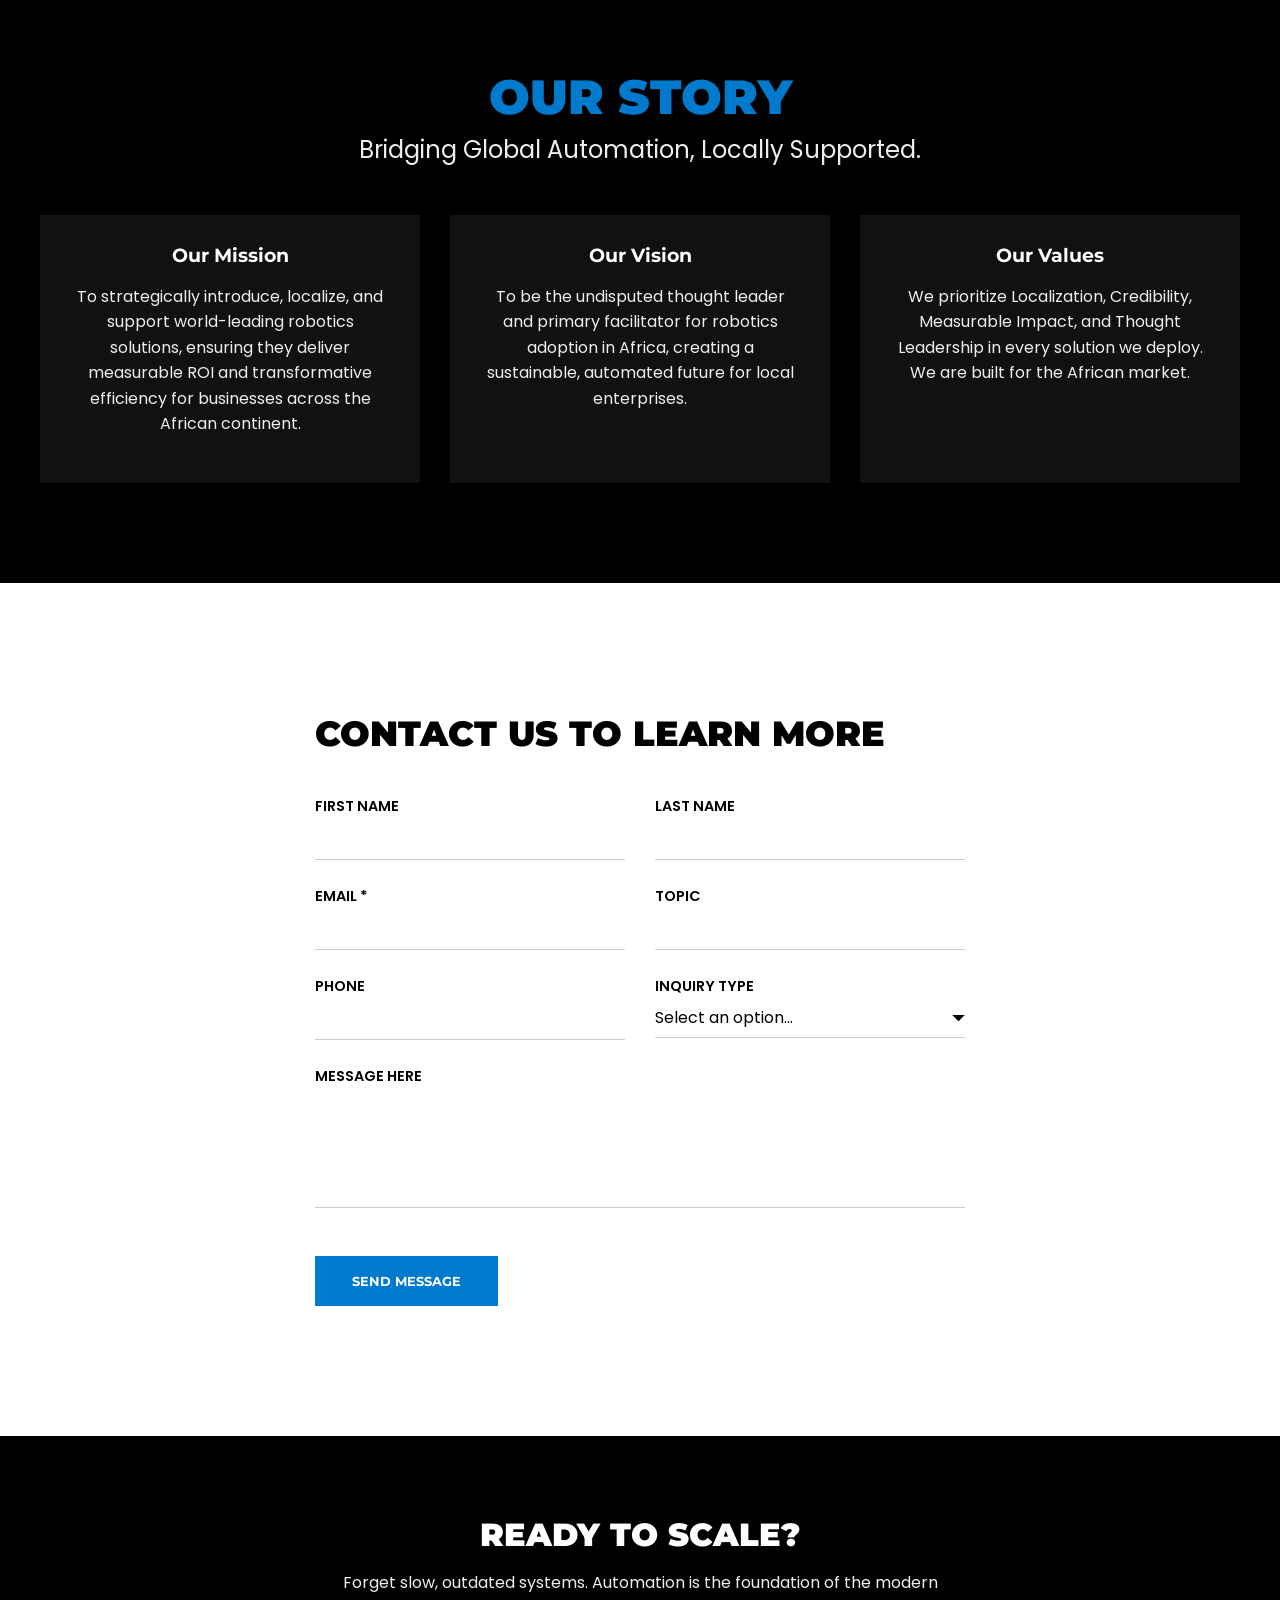
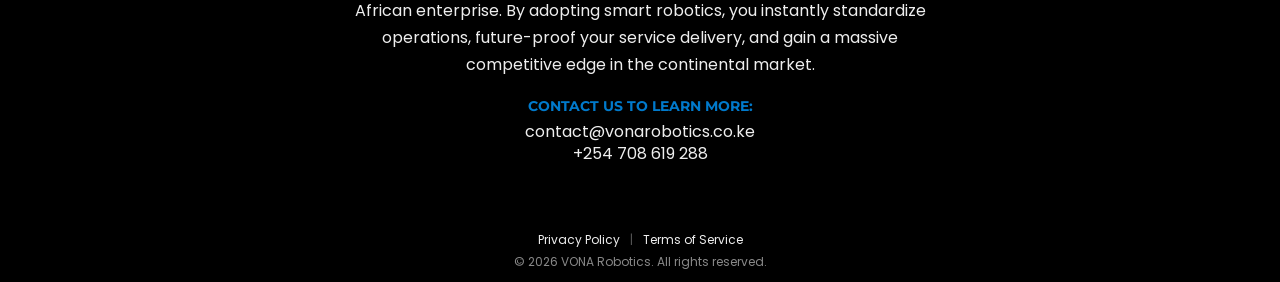
==== commit d520ecd6: "Finalizing working contact form and design updates" ====
--- a/index.html
+++ b/index.html
@@ -110,7 +110,7 @@
                                 <span class="attribution">Source: ITWeb / Hotel Sky</span>
                             </div>
                             <h3>Robots Deliver Room Service at SA’s ‘Smartest’ Hotel</h3>
-                            <p class="summary-text">South Africa's "smartest hotel" uses humanoid robots to deliver room service and transport up to **300 kg** of luggage, proving immediate efficiency gains in service.</p>
+                            <p class="summary-text">South Africa's "smartest hotel" uses humanoid robots to deliver room service and transport up to 300 kg of luggage, proving immediate efficiency gains in service.</p>
                             <a href="https://www.itweb.co.za/article/robots-deliver-room-service-at-sas-smartest-hotel/Olx4z7kn5GWv56km" class="cta-button secondary small" target="_blank">READ FULL ARTICLE</a>
                         </div>
 
@@ -120,7 +120,7 @@
                                 <span class="attribution">Source: Ivhu Logistics Real Estate</span>
                             </div>
                             <h3>Africa Warehouse Robotics Market Size and Productivity Gains</h3>
-                            <p class="summary-text">A Q3 2024 report shows **~15%** of African warehouses have adopted automation, with drone usage boosting productivity by **~20%** in those facilities.</p>
+                            <p class="summary-text">A Q3 2024 report shows ~15% of African warehouses have adopted automation, with drone usage boosting productivity by ~20% in those facilities.</p>
                             <a href="https://ivhu.africa/logistics-and-warehousing-update-q3-2024-africa/" class="cta-button secondary small" target="_blank">READ REPORT</a>
                         </div>
 
@@ -130,7 +130,7 @@
                                 <span class="attribution">Source: VONA Robotics</span> 
                             </div>
                             <h3>Automation’s New African Compact: Trading Repetition for Standardization</h3>
-                            <p class="summary-text">For African enterprises, standardization is **the ultimate differentiator**. This necessary shift creates new, high-value supervisory positions, utilizing our talent more effectively.</p>
+                            <p class="summary-text">For African enterprises, standardization is the ultimate differentiator. This necessary shift creates new, high-value supervisory positions, utilizing our talent more effectively.</p>
                             <a href="#" class="cta-button secondary small read-more-btn">READ MORE</a>
                         </div>
 
@@ -140,7 +140,7 @@
                                 <span class="attribution">Source: Statista Market Forecast</span>
                             </div>
                             <h3>Africa Service Robotics Market Projected to Hit US$460 Million</h3>
-                            <p class="summary-text">Service robotics revenue in Africa is projected to reach over **US$460 million** in 2025, validating automation as a rapidly expanding market for African businesses.</p>
+                            <p class="summary-text">Service robotics revenue in Africa is projected to reach over US$460 million in 2025, validating automation as a rapidly expanding market for African businesses.</p>
                             <a href="https://www.marketsandmarkets.com/Market-Reports/service-robotics-market-681.html" class="cta-button secondary small" target="_blank">READ REPORT</a>
                         </div>
 
@@ -150,7 +150,7 @@
                                 <span class="attribution">Source: Industry Research</span>
                             </div>
                             <h3>Commercial Cleaning Robot Demand in MEA</h3>
-                            <p class="summary-text">In the MEA region, **~54%** of commercial cleaning robot projects are in hotels and stadiums, confirming the high demand from commercial clients across Africa.</p>
+                            <p class="summary-text">In the MEA region, ~54% of commercial cleaning robot projects are in hotels and stadiums, confirming the high demand from commercial clients across Africa.</p>
                             <a href="https://www.industryresearch.biz/market-reports/commercial-cleaning-robots-market-107178" class="cta-button secondary small" target="_blank">READ REPORT</a>
                         </div>
 
@@ -195,33 +195,33 @@
                         <div class="form-row">
                             <div class="form-group-half">
                                 <label for="firstName">First Name</label>
-                                <input type="text" id="firstName" placeholder="" required>
+                                <input type="text" id="firstName" name="first_name" placeholder="" required>
                             </div>
                             <div class="form-group-half">
                                 <label for="lastName">Last Name</label>
-                                <input type="text" id="lastName" placeholder="" required>
+                                <input type="text" id="lastName" name="last_name" placeholder="" required>
                             </div>
                         </div>
 
                         <div class="form-row">
                             <div class="form-group-half">
                                 <label for="email">Email *</label>
-                                <input type="email" id="email" placeholder="" required>
+                                <input type="email" id="email" name="_replyto" placeholder="" required>
                             </div>
                             <div class="form-group-half">
                                 <label for="topic">Topic</label>
-                                <input type="text" id="topic" placeholder="">
+                                <input type="text" id="topic" name="topic" placeholder="">
                             </div>
                         </div>
 
                         <div class="form-row">
                             <div class="form-group-half">
                                 <label for="phone">Phone</label>
-                                <input type="tel" id="phone" placeholder="">
+                                <input type="tel" id="phone" name="phone_number" placeholder="">
                             </div>
                             <div class="form-group-half"> 
                                 <label for="inquiryType">Inquiry Type</label>
-                                <select id="inquiryType">
+                                <select id="inquiryType" name="inquiry_type">
                                     <option value="">Select an option...</option>
                                     <option value="Feasibility">Feasibility Study</option>
                                     <option value="Support">Local Support & Maintenance</option>
@@ -233,7 +233,7 @@
 
                         <div class="form-group-full">
                             <label for="message">Message here</label>
-                            <textarea id="message" placeholder="" rows="4"></textarea>
+                            <textarea id="message" name="message" placeholder="" rows="4"></textarea>
                         </div>
                         
                         <button type="submit" class="cta-button primary">SEND MESSAGE</button>
@@ -244,7 +244,7 @@
 
         <section id="final-callout" class="section dark-bg center-text-section compact-callout final-compact-fix">
             <div class="container-narrower"> 
-                <h2 class="final-callout-headline smaller-text">READY TO SCALE? ROBOTICS IS YOUR FOUNDATION.</h2>
+                <h2 class="final-callout-headline smaller-text">READY TO SCALE?</h2>
                 <p class="final-callout-text smaller-text">
                     Forget slow, outdated systems. Automation is the foundation of the modern African enterprise. By adopting smart robotics, you instantly standardize operations, future-proof your service delivery, and gain a massive competitive edge in the continental market.
                 </p>
--- a/styles.css
+++ b/styles.css
@@ -150,7 +150,7 @@
 }
 
 .logo-image {
-    height: 40px; /* Adjust height to fit the new header strip */
+    height: 65px; /* Adjust height to fit the new header strip */
     width: auto;
 }
 
@@ -416,7 +416,7 @@
     transition: transform 0.3s, box-shadow 0.3s;
 }
 
-/* FIX: Enhanced Service Card Glow */
+/* MODIFIED: Enhanced Service Card Glow */
 .service-card:hover {
     transform: translateY(-8px); 
     box-shadow: 0 15px 30px rgba(0, 122, 204, 0.5); /* Stronger glow */
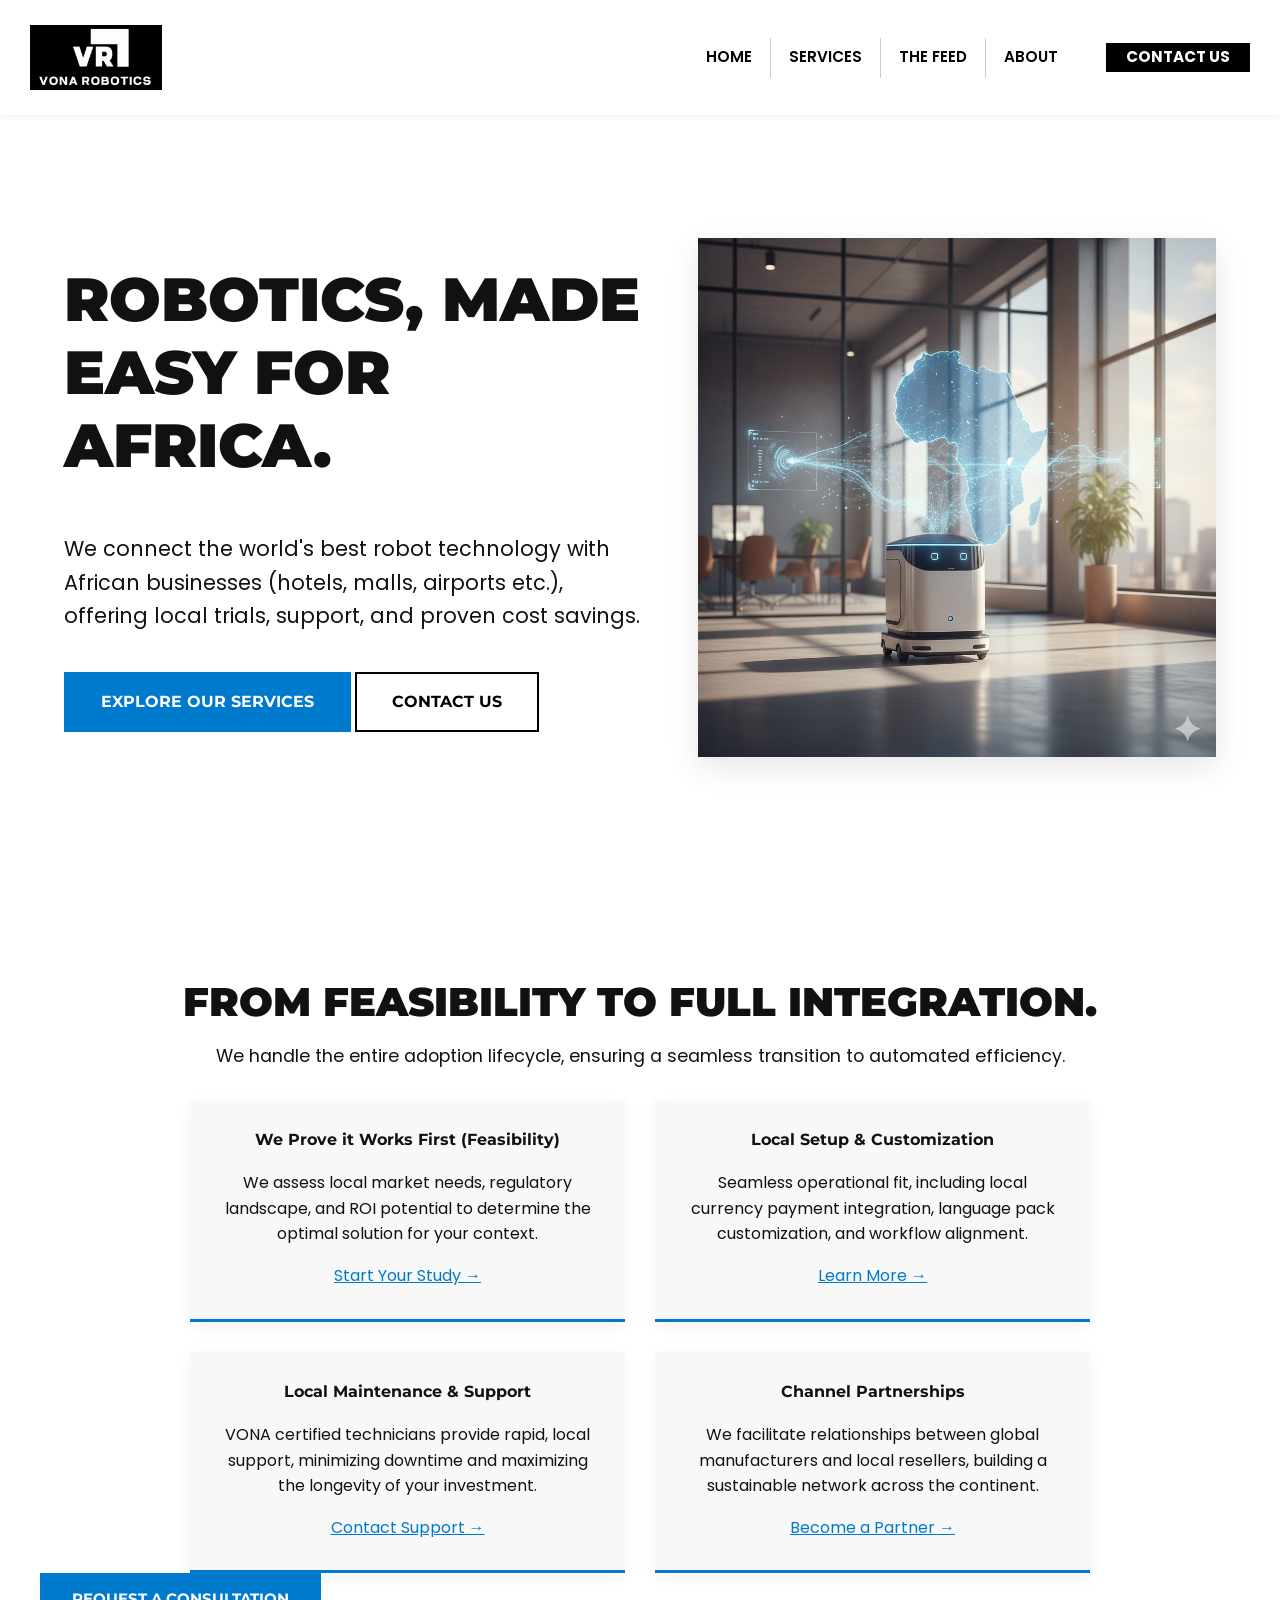
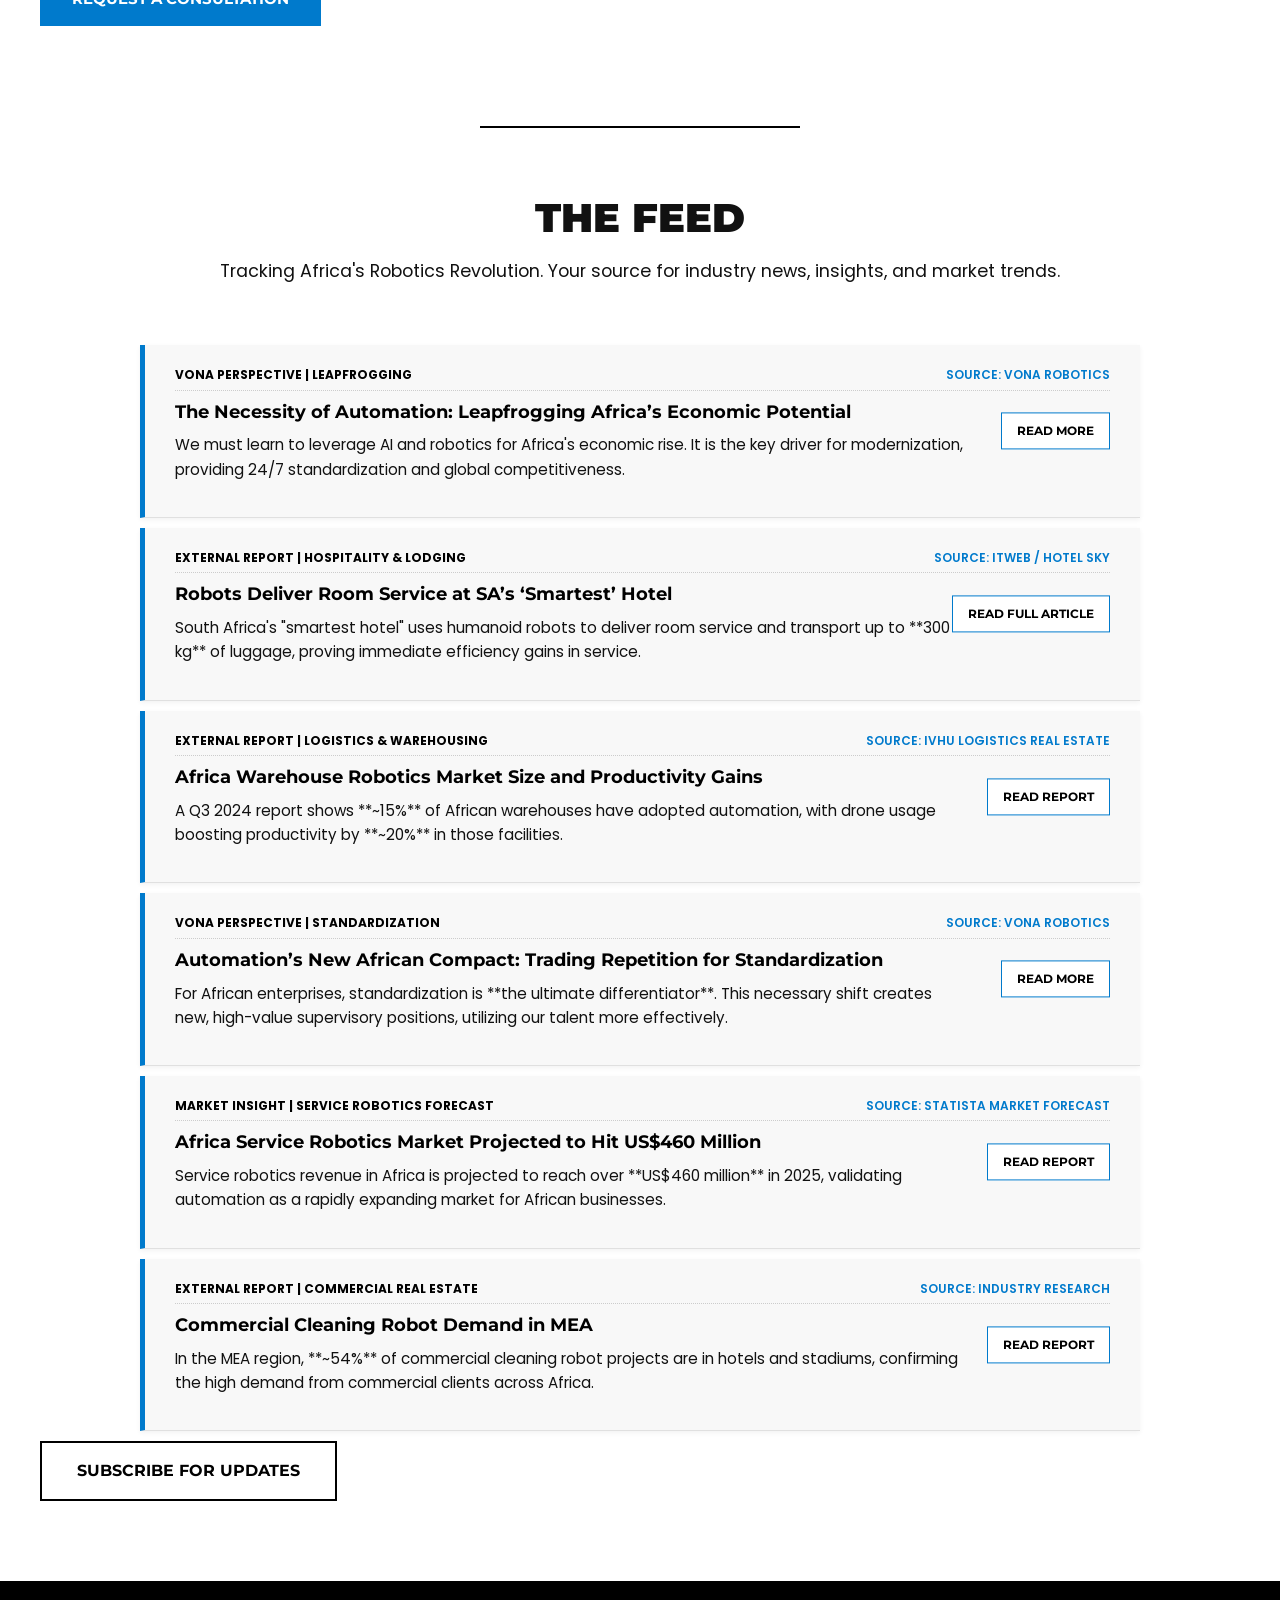
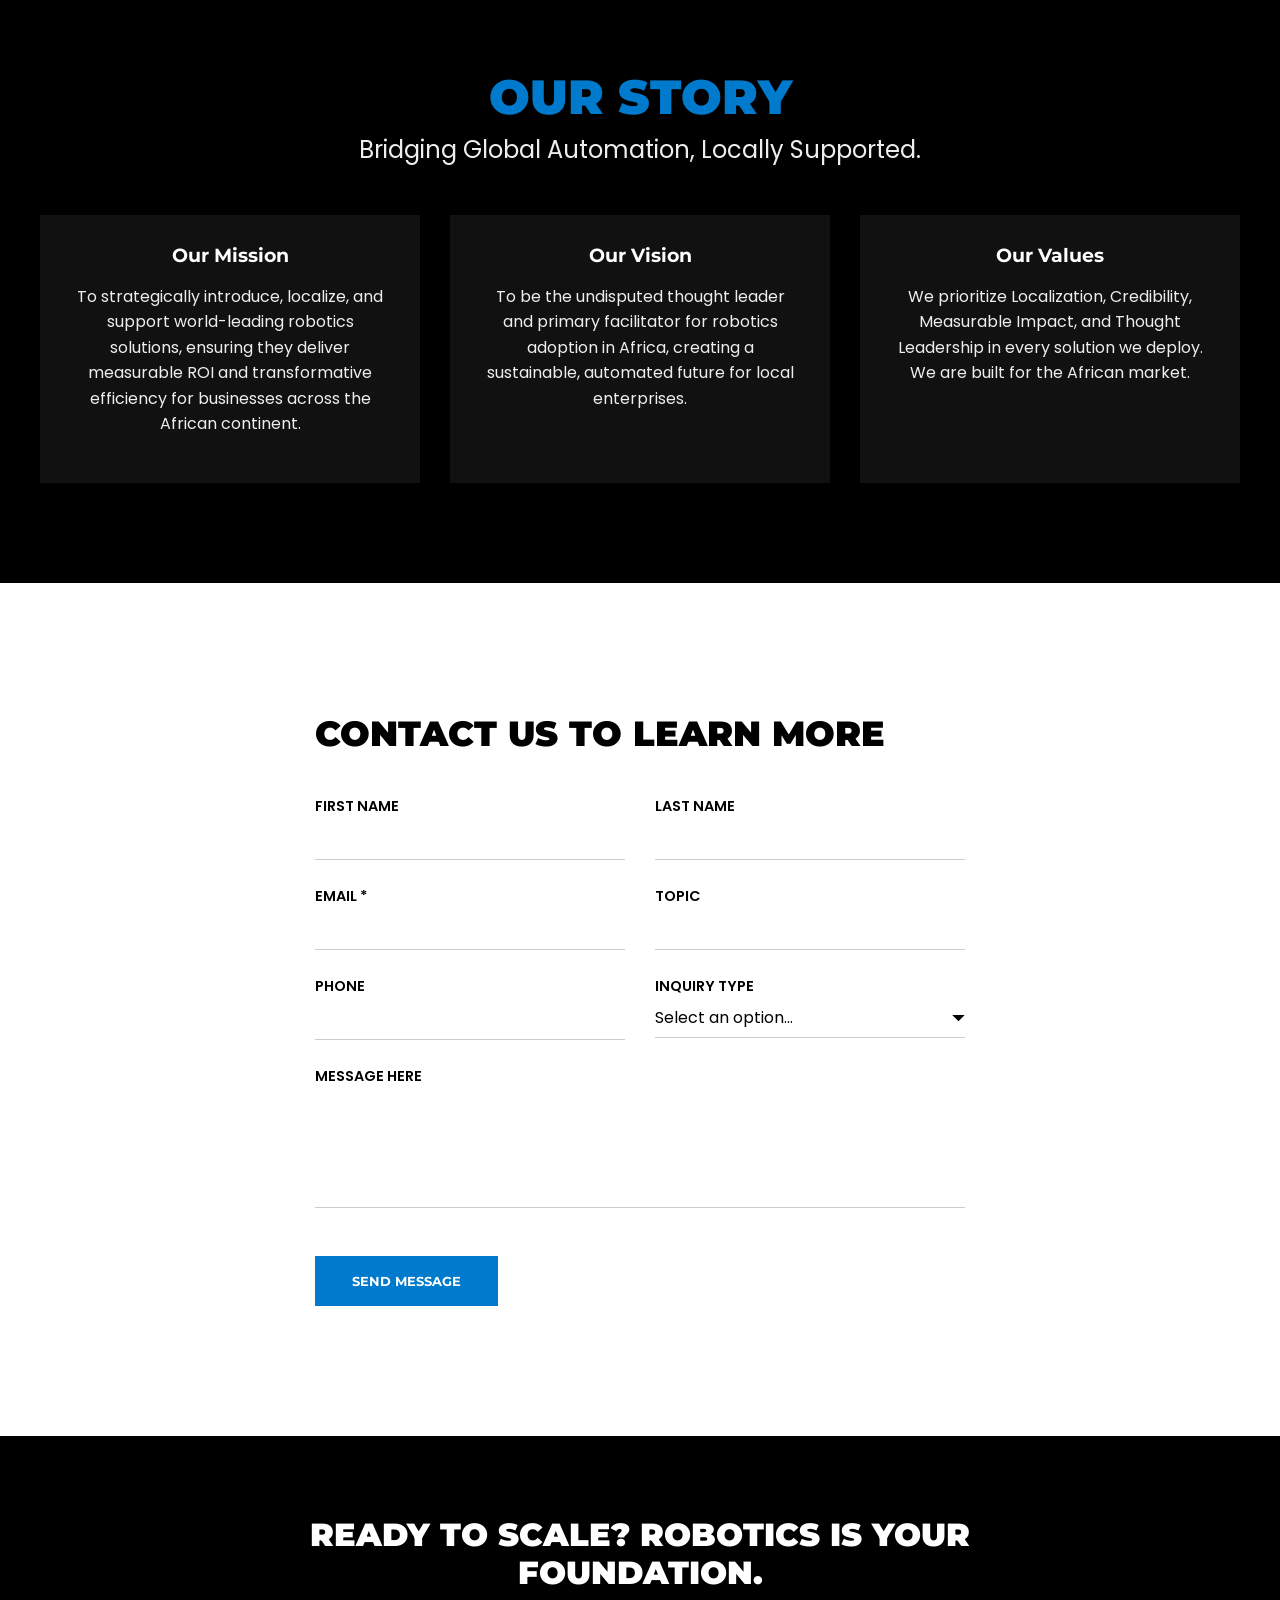
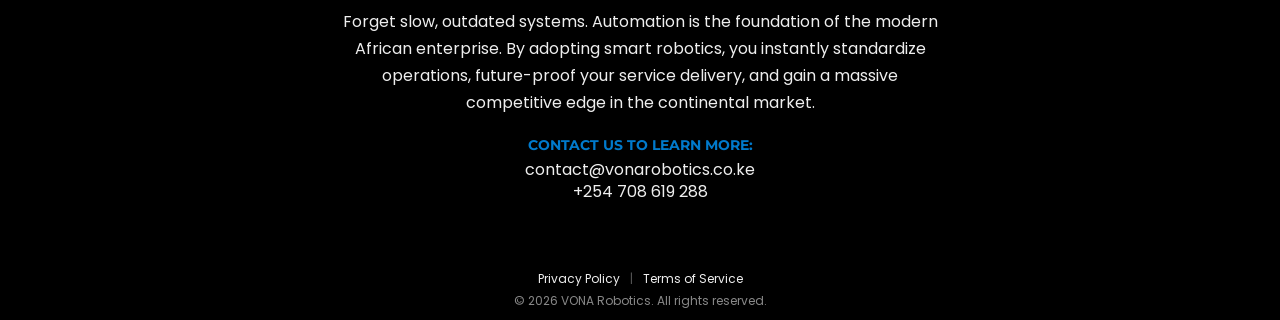
==== commit 65ea9c07: "Add Google Search Console meta tag for verification" ====
--- a/index.html
+++ b/index.html
@@ -4,6 +4,7 @@
     <meta charset="UTF-8">
     <meta name="viewport" content="width=device-width, initial-scale=1.0">
     <title>VONA Robotics | Robotics, Made Easy for Africa</title>
+    <meta name="google-site-verification" content="jH5jkGkSDokmQdCrhnlFsNh_spfPh4H89iLVGL64c9E" />
     <link href="https://fonts.googleapis.com/css2?family=Montserrat:wght@400;700;900&family=Poppins:wght[300;400;600]&display=swap" rel="stylesheet">
     <link rel="stylesheet" href="styles.css">
     <script src="script.js"></script> 
@@ -110,7 +111,7 @@
                                 <span class="attribution">Source: ITWeb / Hotel Sky</span>
                             </div>
                             <h3>Robots Deliver Room Service at SA’s ‘Smartest’ Hotel</h3>
-                            <p class="summary-text">South Africa's "smartest hotel" uses humanoid robots to deliver room service and transport up to 300 kg of luggage, proving immediate efficiency gains in service.</p>
+                            <p class="summary-text">South Africa's "smartest hotel" uses humanoid robots to deliver room service and transport up to **300 kg** of luggage, proving immediate efficiency gains in service.</p>
                             <a href="https://www.itweb.co.za/article/robots-deliver-room-service-at-sas-smartest-hotel/Olx4z7kn5GWv56km" class="cta-button secondary small" target="_blank">READ FULL ARTICLE</a>
                         </div>
 
@@ -120,7 +121,7 @@
                                 <span class="attribution">Source: Ivhu Logistics Real Estate</span>
                             </div>
                             <h3>Africa Warehouse Robotics Market Size and Productivity Gains</h3>
-                            <p class="summary-text">A Q3 2024 report shows ~15% of African warehouses have adopted automation, with drone usage boosting productivity by ~20% in those facilities.</p>
+                            <p class="summary-text">A Q3 2024 report shows **~15%** of African warehouses have adopted automation, with drone usage boosting productivity by **~20%** in those facilities.</p>
                             <a href="https://ivhu.africa/logistics-and-warehousing-update-q3-2024-africa/" class="cta-button secondary small" target="_blank">READ REPORT</a>
                         </div>
 
@@ -130,7 +131,7 @@
                                 <span class="attribution">Source: VONA Robotics</span> 
                             </div>
                             <h3>Automation’s New African Compact: Trading Repetition for Standardization</h3>
-                            <p class="summary-text">For African enterprises, standardization is the ultimate differentiator. This necessary shift creates new, high-value supervisory positions, utilizing our talent more effectively.</p>
+                            <p class="summary-text">For African enterprises, standardization is **the ultimate differentiator**. This necessary shift creates new, high-value supervisory positions, utilizing our talent more effectively.</p>
                             <a href="#" class="cta-button secondary small read-more-btn">READ MORE</a>
                         </div>
 
@@ -140,7 +141,7 @@
                                 <span class="attribution">Source: Statista Market Forecast</span>
                             </div>
                             <h3>Africa Service Robotics Market Projected to Hit US$460 Million</h3>
-                            <p class="summary-text">Service robotics revenue in Africa is projected to reach over US$460 million in 2025, validating automation as a rapidly expanding market for African businesses.</p>
+                            <p class="summary-text">Service robotics revenue in Africa is projected to reach over **US$460 million** in 2025, validating automation as a rapidly expanding market for African businesses.</p>
                             <a href="https://www.marketsandmarkets.com/Market-Reports/service-robotics-market-681.html" class="cta-button secondary small" target="_blank">READ REPORT</a>
                         </div>
 
@@ -150,7 +151,7 @@
                                 <span class="attribution">Source: Industry Research</span>
                             </div>
                             <h3>Commercial Cleaning Robot Demand in MEA</h3>
-                            <p class="summary-text">In the MEA region, ~54% of commercial cleaning robot projects are in hotels and stadiums, confirming the high demand from commercial clients across Africa.</p>
+                            <p class="summary-text">In the MEA region, **~54%** of commercial cleaning robot projects are in hotels and stadiums, confirming the high demand from commercial clients across Africa.</p>
                             <a href="https://www.industryresearch.biz/market-reports/commercial-cleaning-robots-market-107178" class="cta-button secondary small" target="_blank">READ REPORT</a>
                         </div>
 
@@ -244,7 +245,7 @@
 
         <section id="final-callout" class="section dark-bg center-text-section compact-callout final-compact-fix">
             <div class="container-narrower"> 
-                <h2 class="final-callout-headline smaller-text">READY TO SCALE?</h2>
+                <h2 class="final-callout-headline smaller-text">READY TO SCALE? ROBOTICS IS YOUR FOUNDATION.</h2>
                 <p class="final-callout-text smaller-text">
                     Forget slow, outdated systems. Automation is the foundation of the modern African enterprise. By adopting smart robotics, you instantly standardize operations, future-proof your service delivery, and gain a massive competitive edge in the continental market.
                 </p>
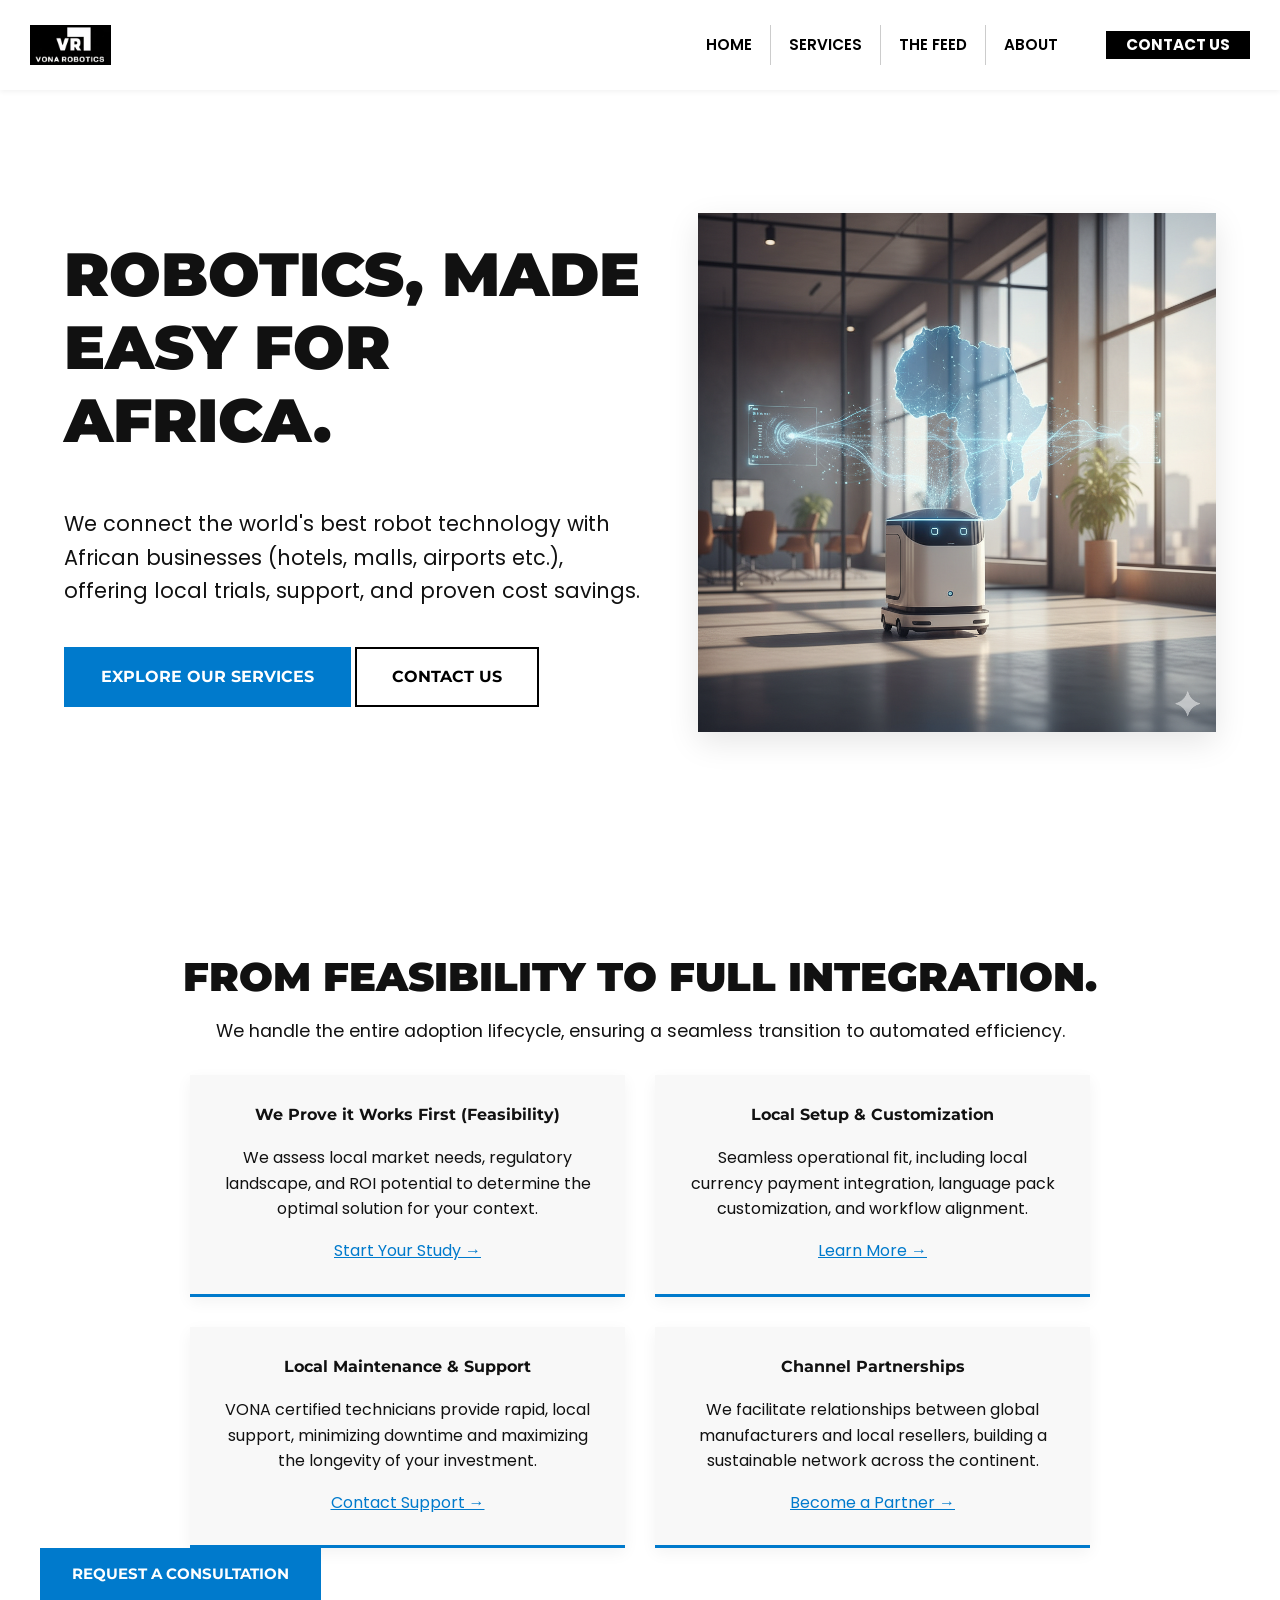
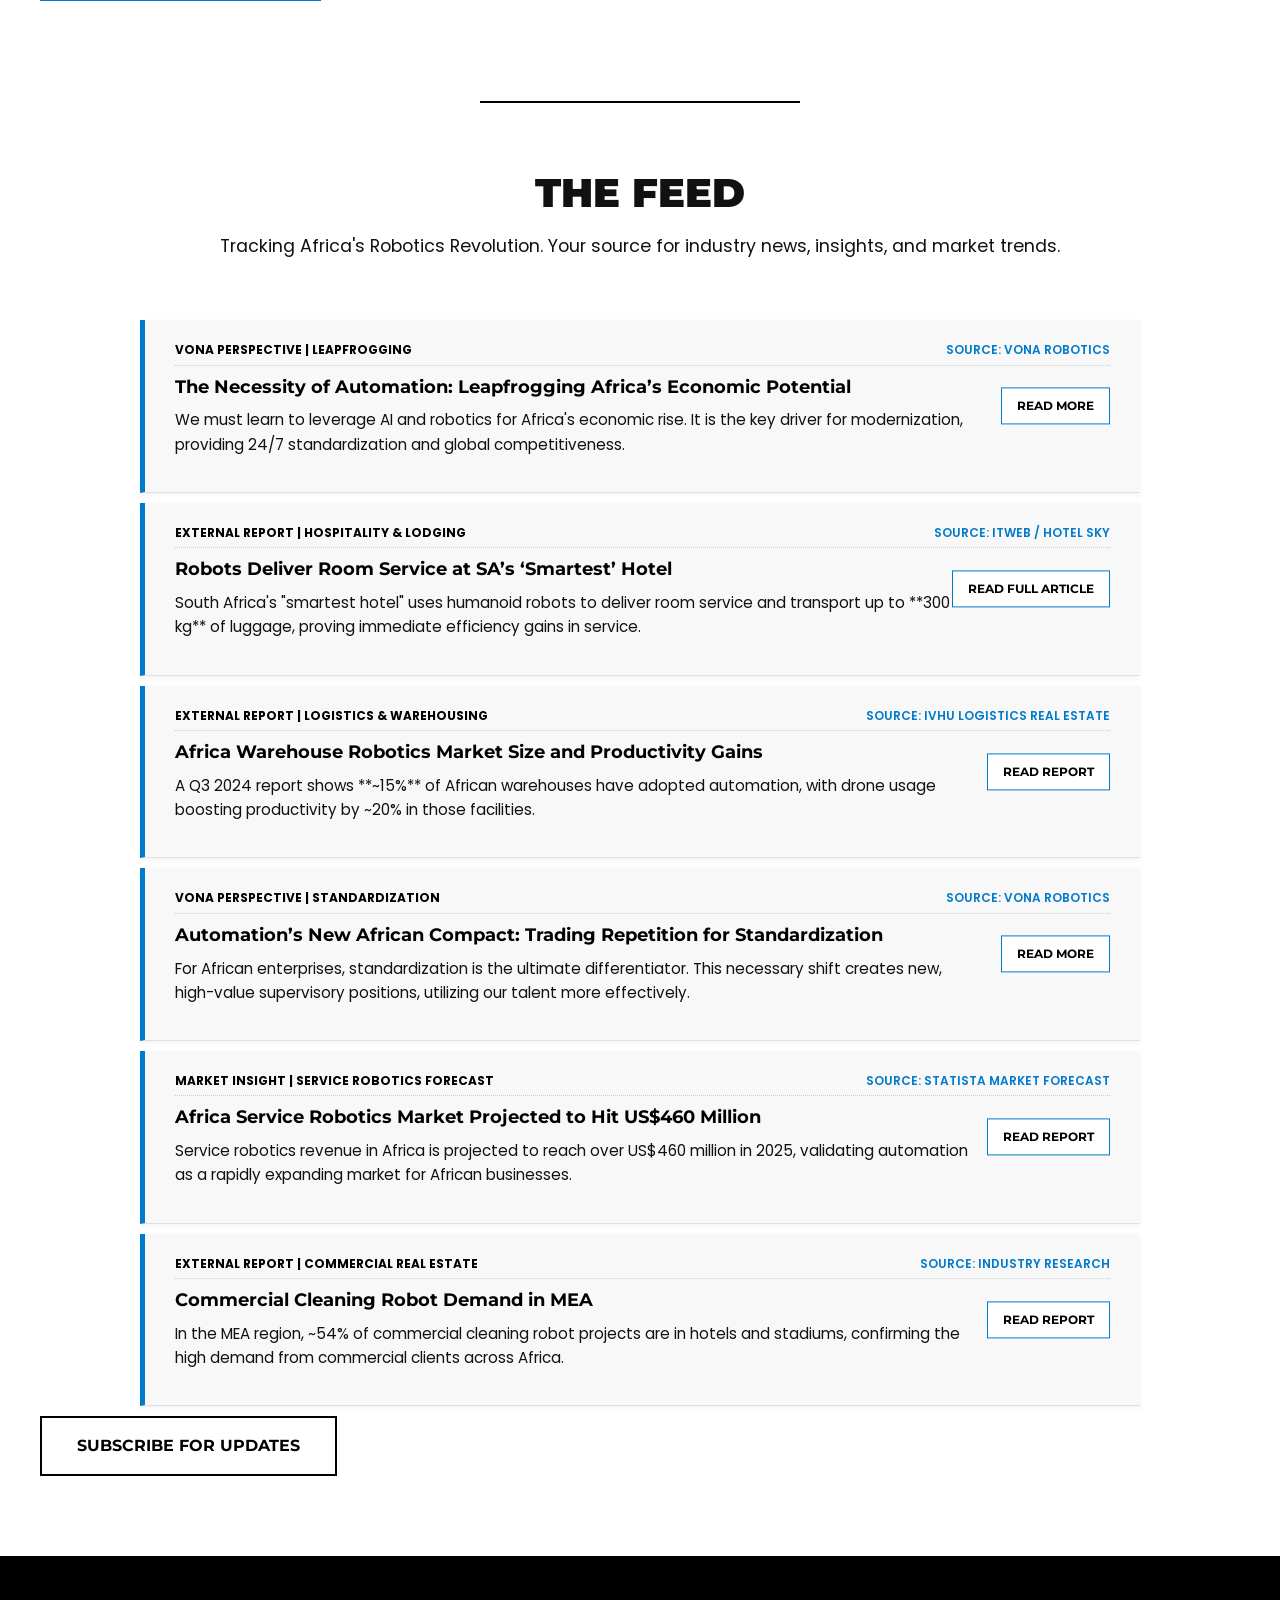
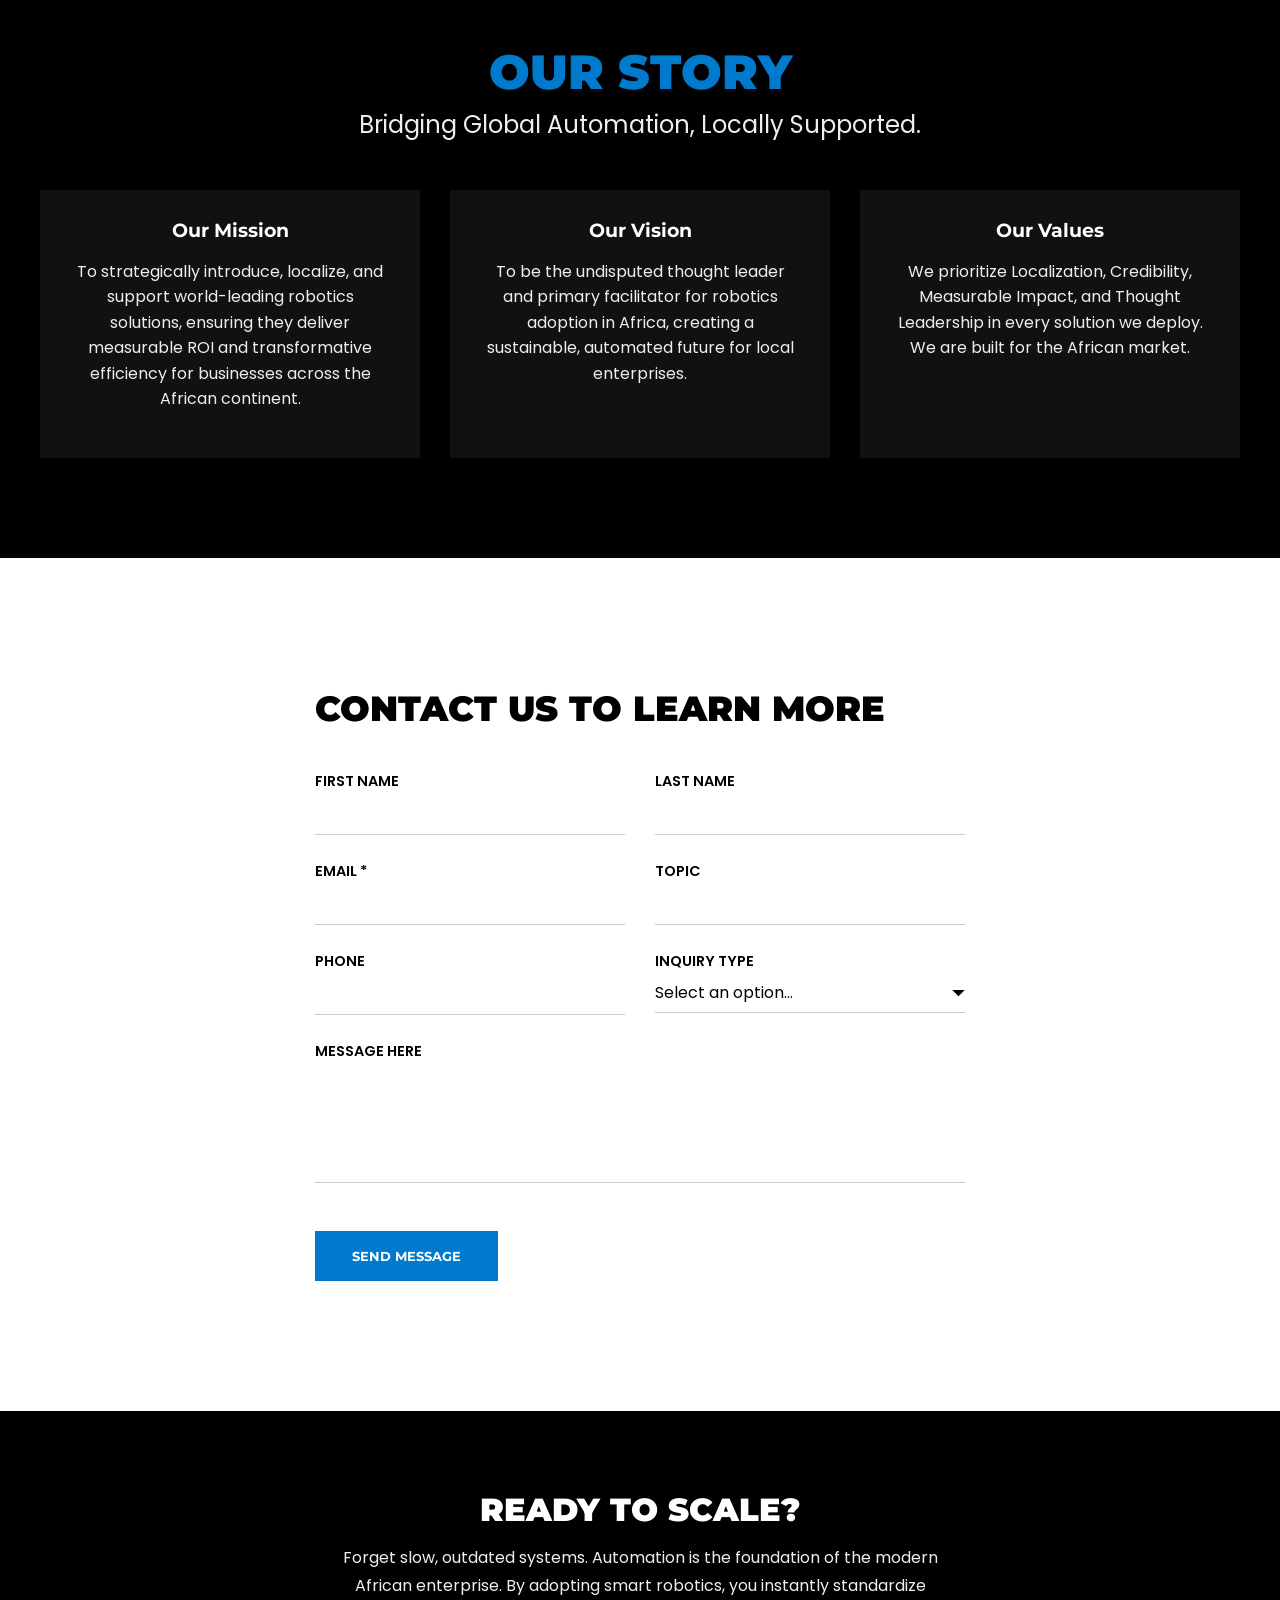
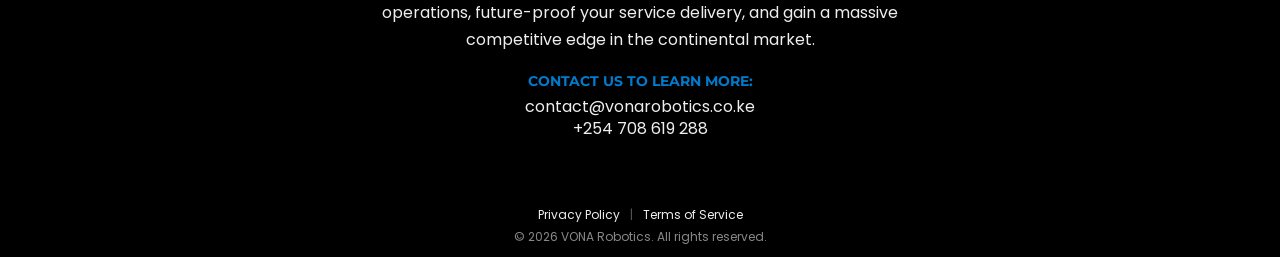
==== commit 0aa55ce2: "Add Google Search Console meta tag for verification" ====
--- a/index.html
+++ b/index.html
@@ -5,6 +5,14 @@
     <meta name="viewport" content="width=device-width, initial-scale=1.0">
     <title>VONA Robotics | Robotics, Made Easy for Africa</title>
     <meta name="google-site-verification" content="jH5jkGkSDokmQdCrhnlFsNh_spfPh4H89iLVGL64c9E" />
+    <script async src="https://www.googletagmanager.com/gtag/js?id=G-3T668QFNGD"></script>
+    <script>
+      window.dataLayer = window.dataLayer || [];
+      function gtag(){dataLayer.push(arguments);}
+      gtag('js', new Date());
+
+      gtag('config', 'G-3T668QFNGD');
+    </script>
     <link href="https://fonts.googleapis.com/css2?family=Montserrat:wght@400;700;900&family=Poppins:wght[300;400;600]&display=swap" rel="stylesheet">
     <link rel="stylesheet" href="styles.css">
     <script src="script.js"></script> 
@@ -121,7 +129,7 @@
                                 <span class="attribution">Source: Ivhu Logistics Real Estate</span>
                             </div>
                             <h3>Africa Warehouse Robotics Market Size and Productivity Gains</h3>
-                            <p class="summary-text">A Q3 2024 report shows **~15%** of African warehouses have adopted automation, with drone usage boosting productivity by **~20%** in those facilities.</p>
+                            <p class="summary-text">A Q3 2024 report shows **~15%** of African warehouses have adopted automation, with drone usage boosting productivity by ~20% in those facilities.</p>
                             <a href="https://ivhu.africa/logistics-and-warehousing-update-q3-2024-africa/" class="cta-button secondary small" target="_blank">READ REPORT</a>
                         </div>
 
@@ -131,7 +139,7 @@
                                 <span class="attribution">Source: VONA Robotics</span> 
                             </div>
                             <h3>Automation’s New African Compact: Trading Repetition for Standardization</h3>
-                            <p class="summary-text">For African enterprises, standardization is **the ultimate differentiator**. This necessary shift creates new, high-value supervisory positions, utilizing our talent more effectively.</p>
+                            <p class="summary-text">For African enterprises, standardization is the ultimate differentiator. This necessary shift creates new, high-value supervisory positions, utilizing our talent more effectively.</p>
                             <a href="#" class="cta-button secondary small read-more-btn">READ MORE</a>
                         </div>
 
@@ -141,7 +149,7 @@
                                 <span class="attribution">Source: Statista Market Forecast</span>
                             </div>
                             <h3>Africa Service Robotics Market Projected to Hit US$460 Million</h3>
-                            <p class="summary-text">Service robotics revenue in Africa is projected to reach over **US$460 million** in 2025, validating automation as a rapidly expanding market for African businesses.</p>
+                            <p class="summary-text">Service robotics revenue in Africa is projected to reach over US$460 million in 2025, validating automation as a rapidly expanding market for African businesses.</p>
                             <a href="https://www.marketsandmarkets.com/Market-Reports/service-robotics-market-681.html" class="cta-button secondary small" target="_blank">READ REPORT</a>
                         </div>
 
@@ -151,7 +159,7 @@
                                 <span class="attribution">Source: Industry Research</span>
                             </div>
                             <h3>Commercial Cleaning Robot Demand in MEA</h3>
-                            <p class="summary-text">In the MEA region, **~54%** of commercial cleaning robot projects are in hotels and stadiums, confirming the high demand from commercial clients across Africa.</p>
+                            <p class="summary-text">In the MEA region, ~54% of commercial cleaning robot projects are in hotels and stadiums, confirming the high demand from commercial clients across Africa.</p>
                             <a href="https://www.industryresearch.biz/market-reports/commercial-cleaning-robots-market-107178" class="cta-button secondary small" target="_blank">READ REPORT</a>
                         </div>
 
@@ -245,7 +253,7 @@
 
         <section id="final-callout" class="section dark-bg center-text-section compact-callout final-compact-fix">
             <div class="container-narrower"> 
-                <h2 class="final-callout-headline smaller-text">READY TO SCALE? ROBOTICS IS YOUR FOUNDATION.</h2>
+                <h2 class="final-callout-headline smaller-text">READY TO SCALE?</h2>
                 <p class="final-callout-text smaller-text">
                     Forget slow, outdated systems. Automation is the foundation of the modern African enterprise. By adopting smart robotics, you instantly standardize operations, future-proof your service delivery, and gain a massive competitive edge in the continental market.
                 </p>
--- a/styles.css
+++ b/styles.css
@@ -150,7 +150,7 @@
 }
 
 .logo-image {
-    height: 65px; /* Adjust height to fit the new header strip */
+    height: 40px; /* Adjust height to fit the new header strip */
     width: auto;
 }
 
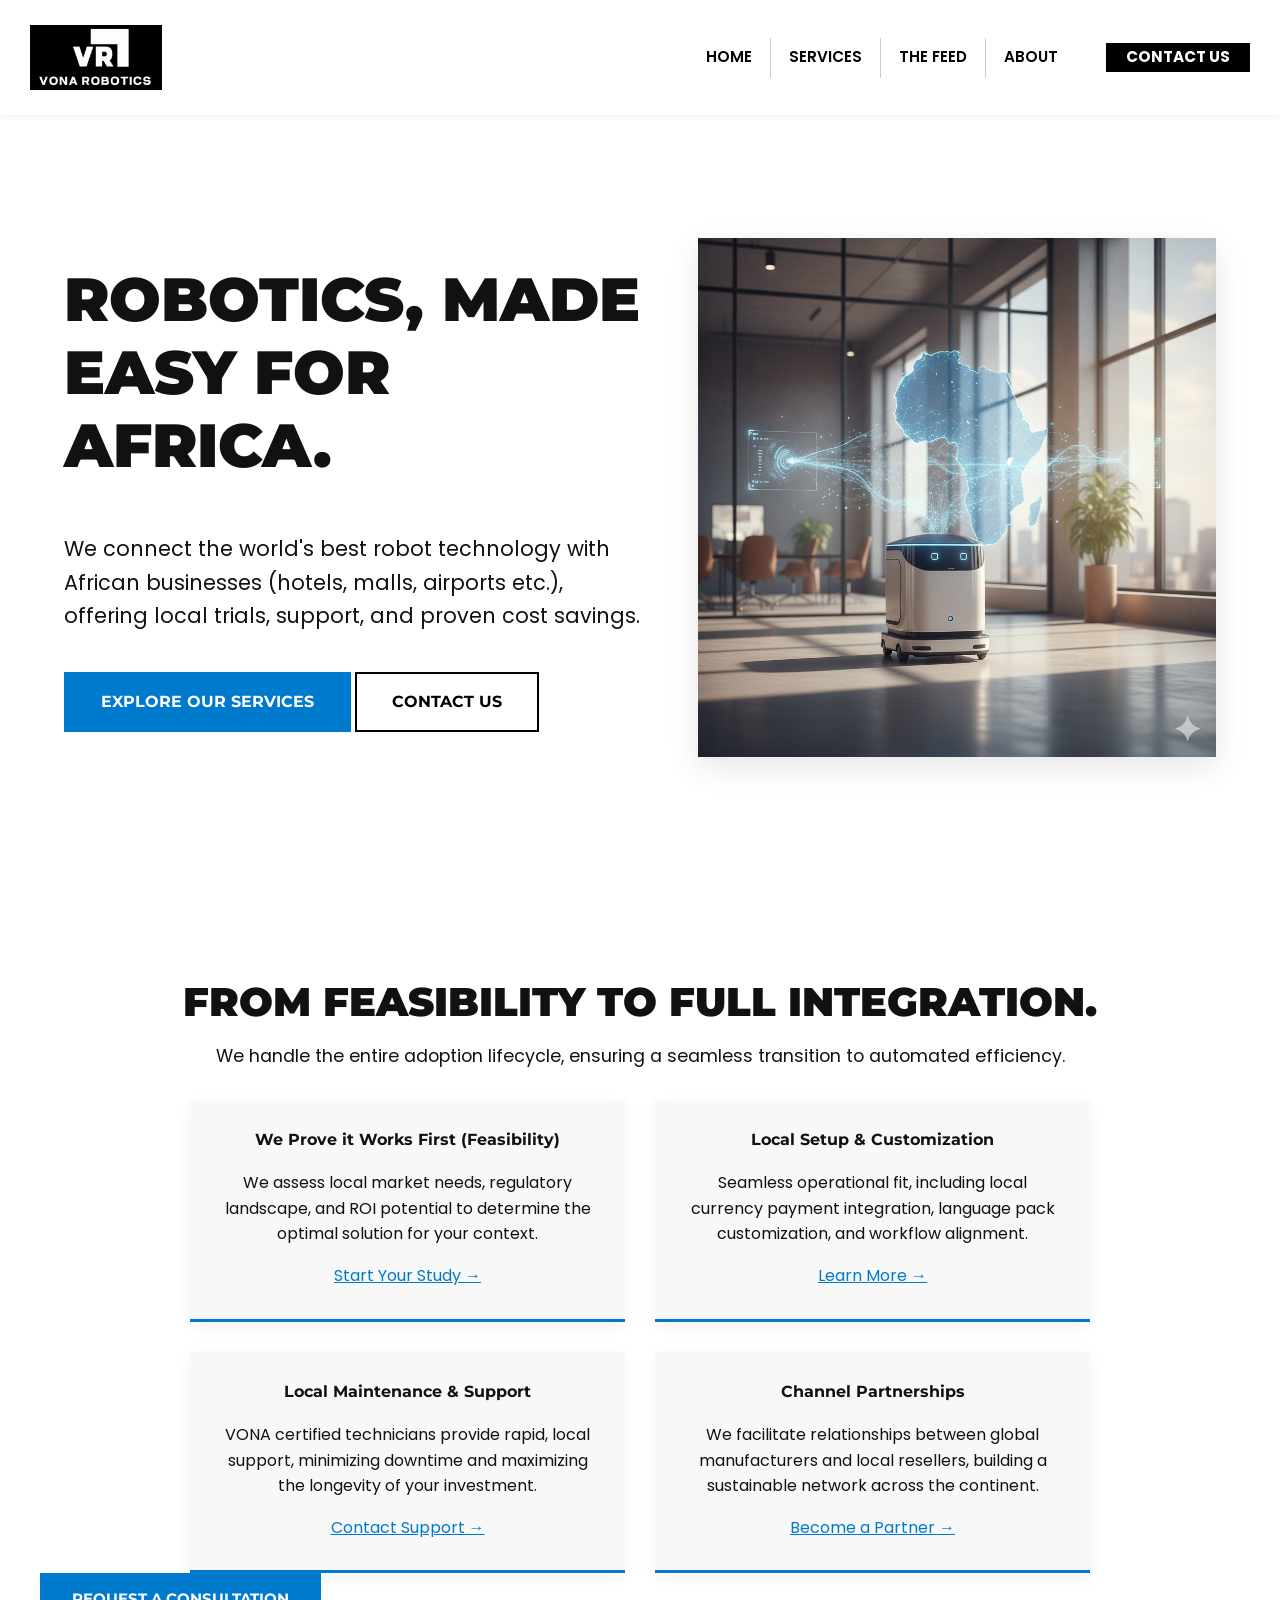
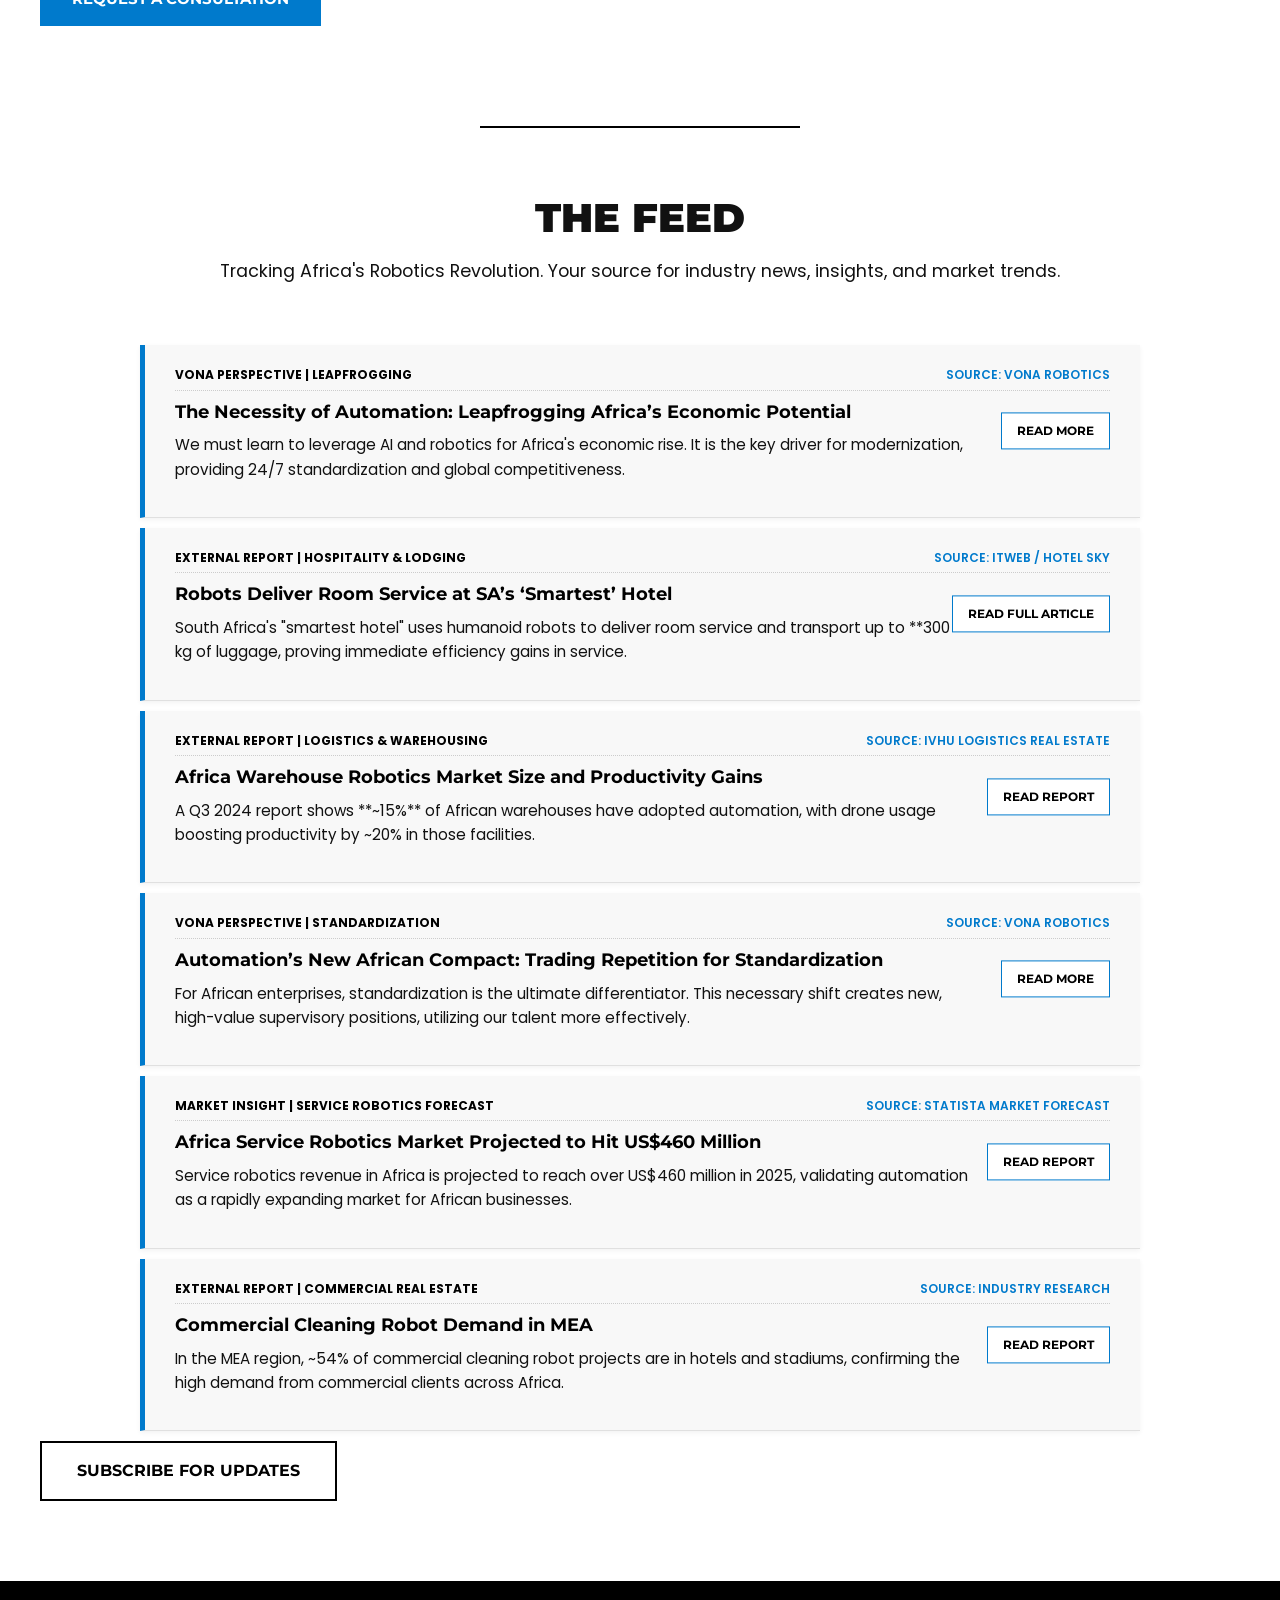
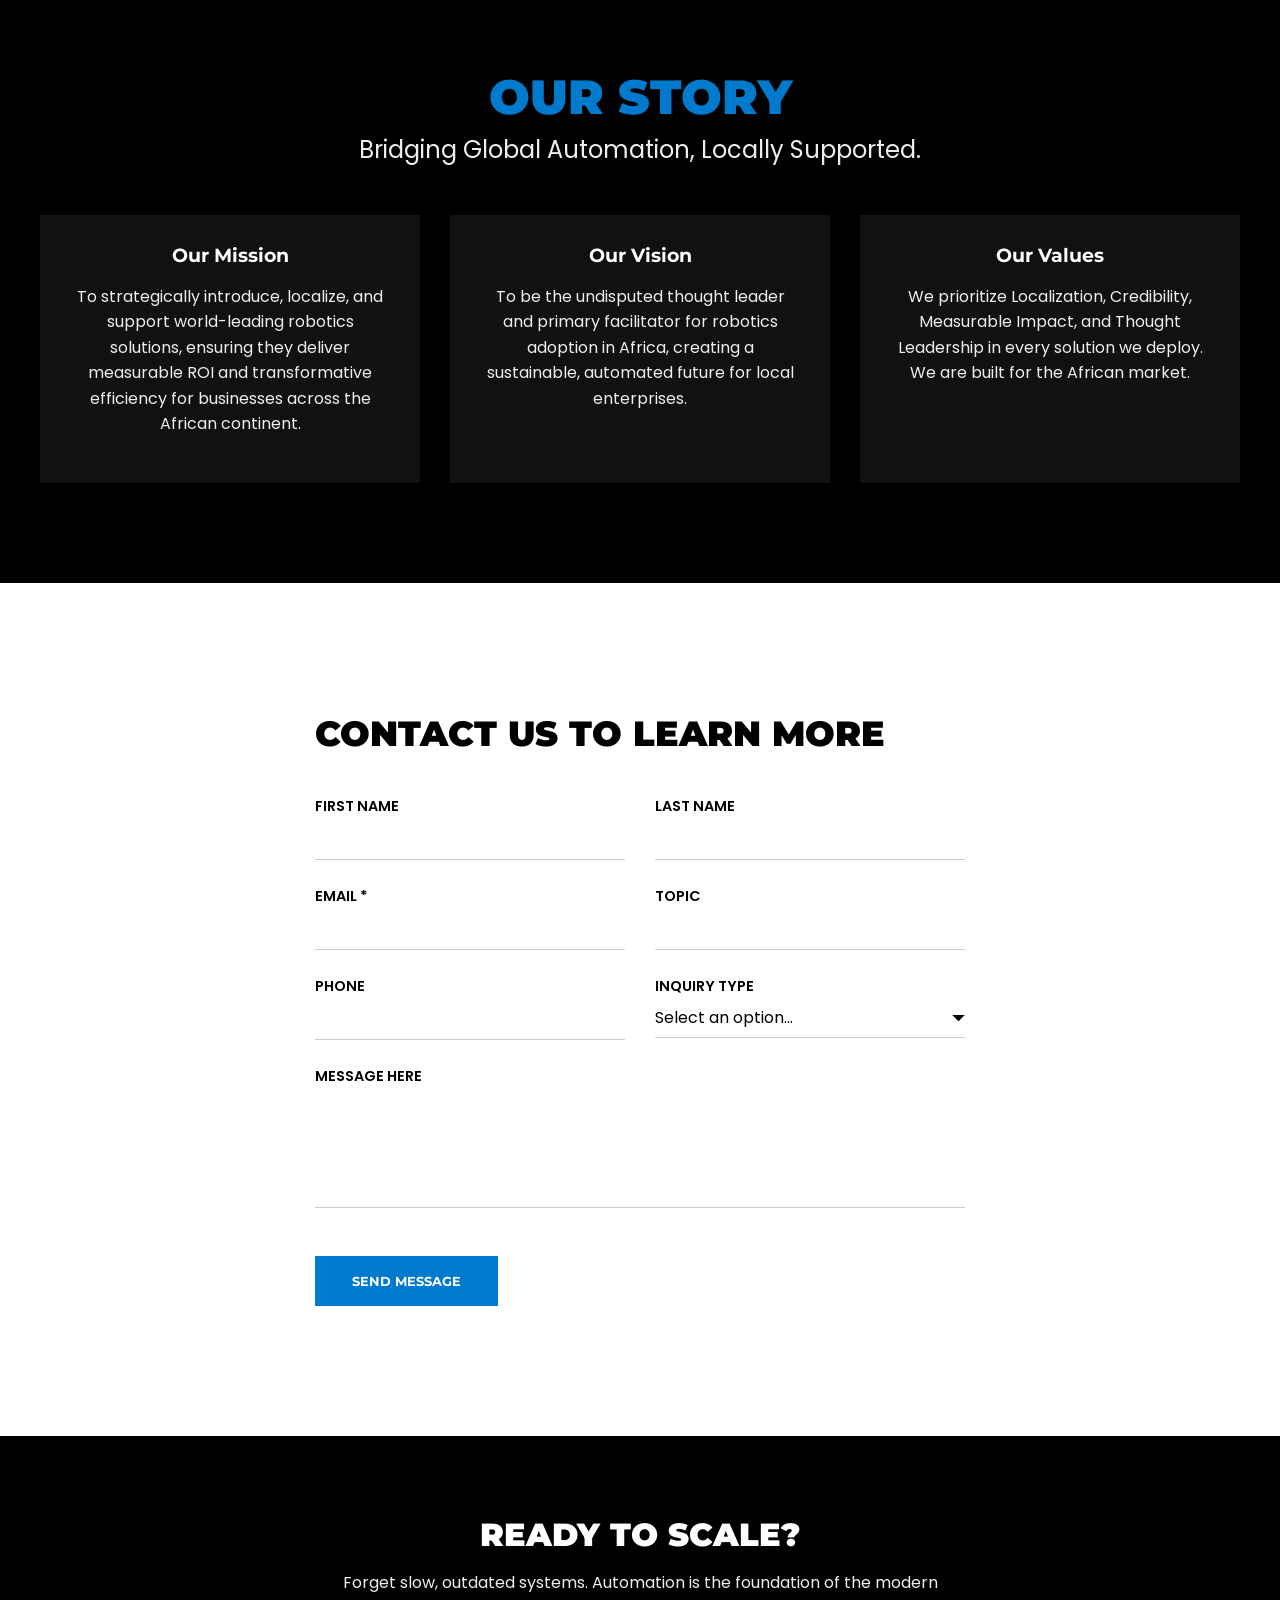
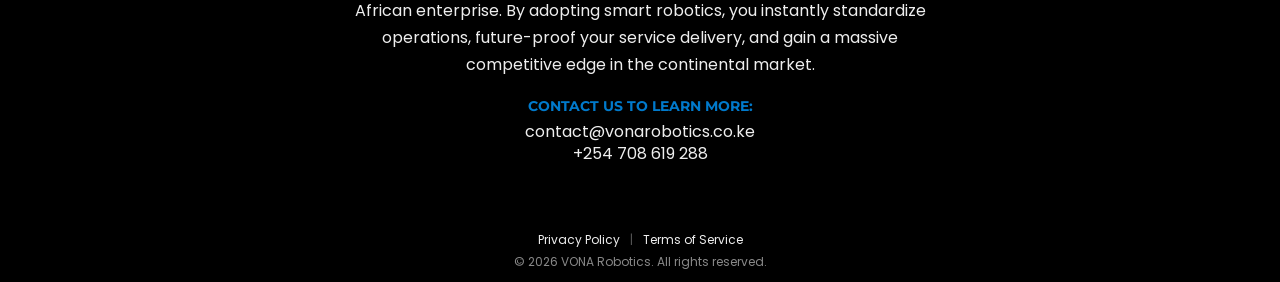
==== commit d814f3de: "Fix: Corrected favicon path to /images/favcon.jpeg" ====
--- a/index.html
+++ b/index.html
@@ -5,6 +5,9 @@
     <meta name="viewport" content="width=device-width, initial-scale=1.0">
     <title>VONA Robotics | Robotics, Made Easy for Africa</title>
     <meta name="google-site-verification" content="jH5jkGkSDokmQdCrhnlFsNh_spfPh4H89iLVGL64c9E" />
+    
+    <link rel="icon" type="image/jpeg" href="/images/favcon.jpeg"> 
+
     <script async src="https://www.googletagmanager.com/gtag/js?id=G-3T668QFNGD"></script>
     <script>
       window.dataLayer = window.dataLayer || [];
@@ -119,7 +122,7 @@
                                 <span class="attribution">Source: ITWeb / Hotel Sky</span>
                             </div>
                             <h3>Robots Deliver Room Service at SA’s ‘Smartest’ Hotel</h3>
-                            <p class="summary-text">South Africa's "smartest hotel" uses humanoid robots to deliver room service and transport up to **300 kg** of luggage, proving immediate efficiency gains in service.</p>
+                            <p class="summary-text">South Africa's "smartest hotel" uses humanoid robots to deliver room service and transport up to **300 kg of luggage, proving immediate efficiency gains in service.</p>
                             <a href="https://www.itweb.co.za/article/robots-deliver-room-service-at-sas-smartest-hotel/Olx4z7kn5GWv56km" class="cta-button secondary small" target="_blank">READ FULL ARTICLE</a>
                         </div>
 
--- a/styles.css
+++ b/styles.css
@@ -150,7 +150,7 @@
 }
 
 .logo-image {
-    height: 40px; /* Adjust height to fit the new header strip */
+    height: 65px; /* Adjust height to fit the new header strip */
     width: auto;
 }
 
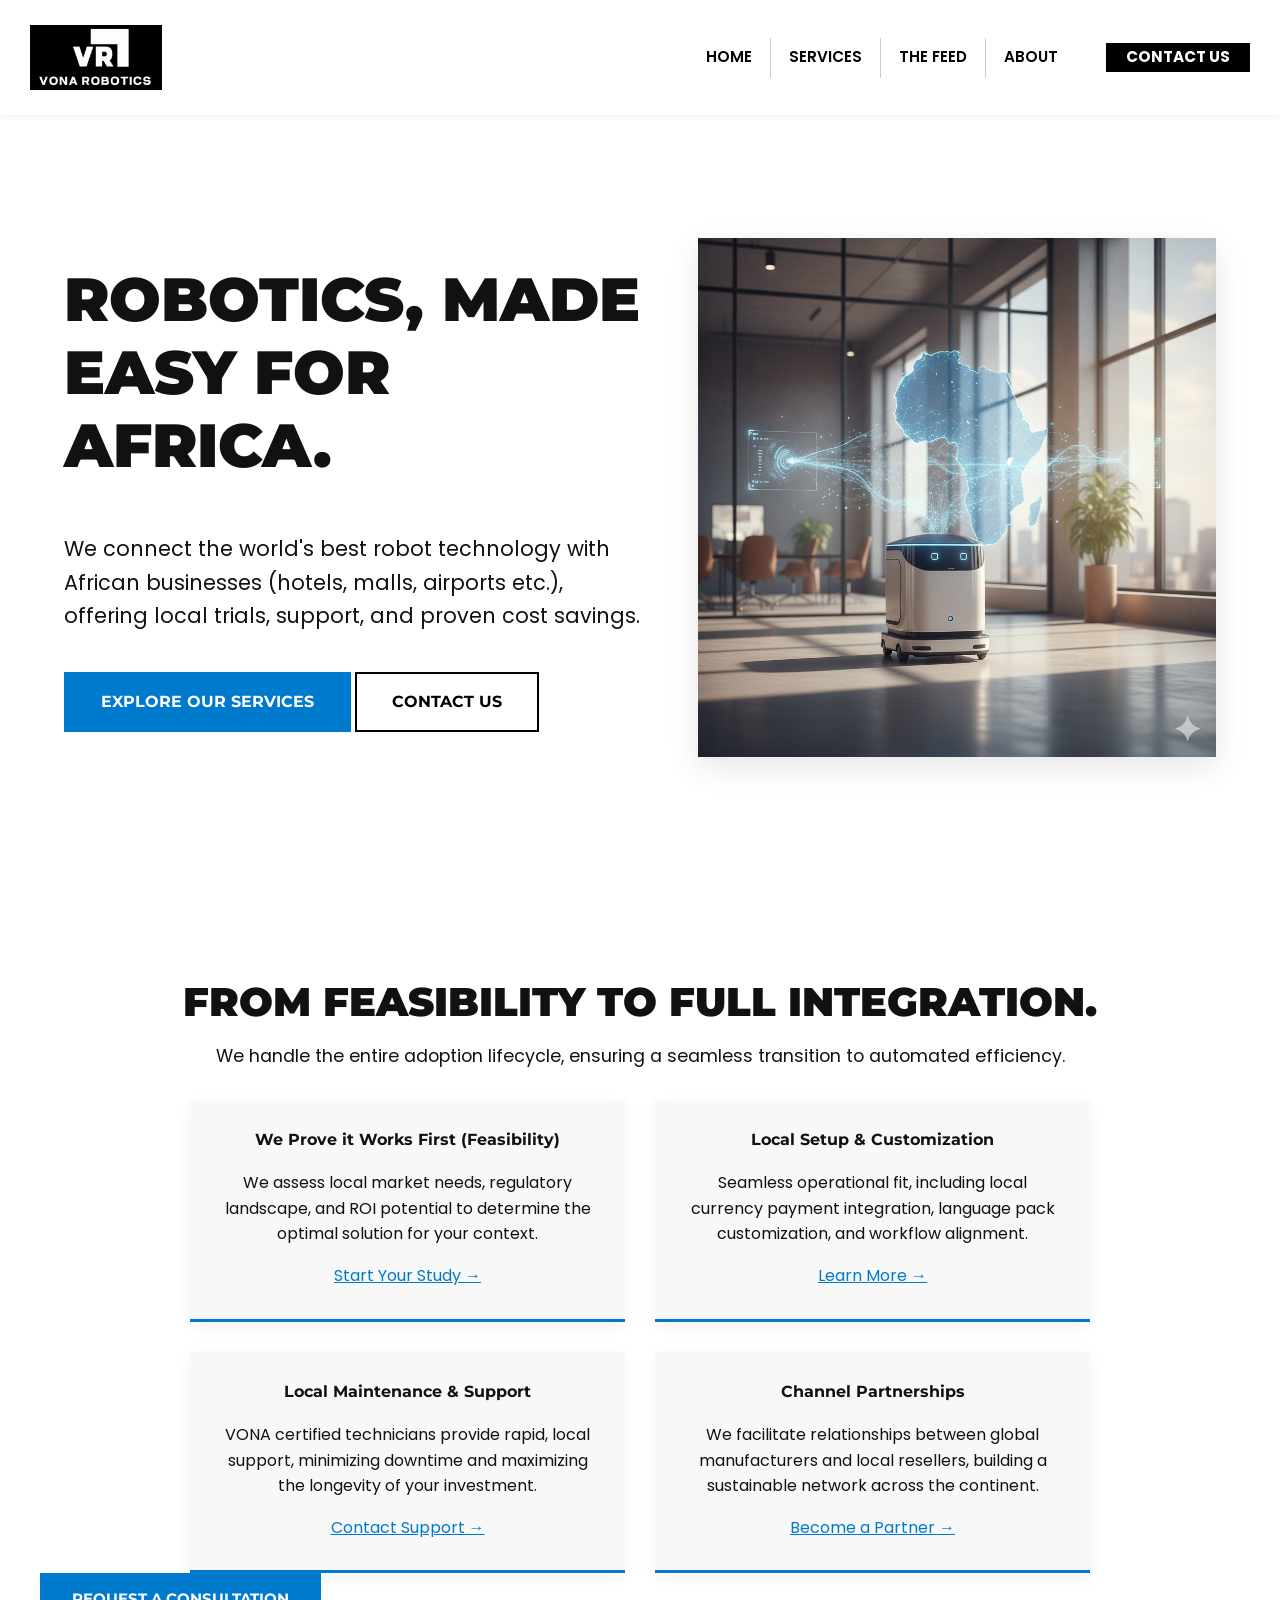
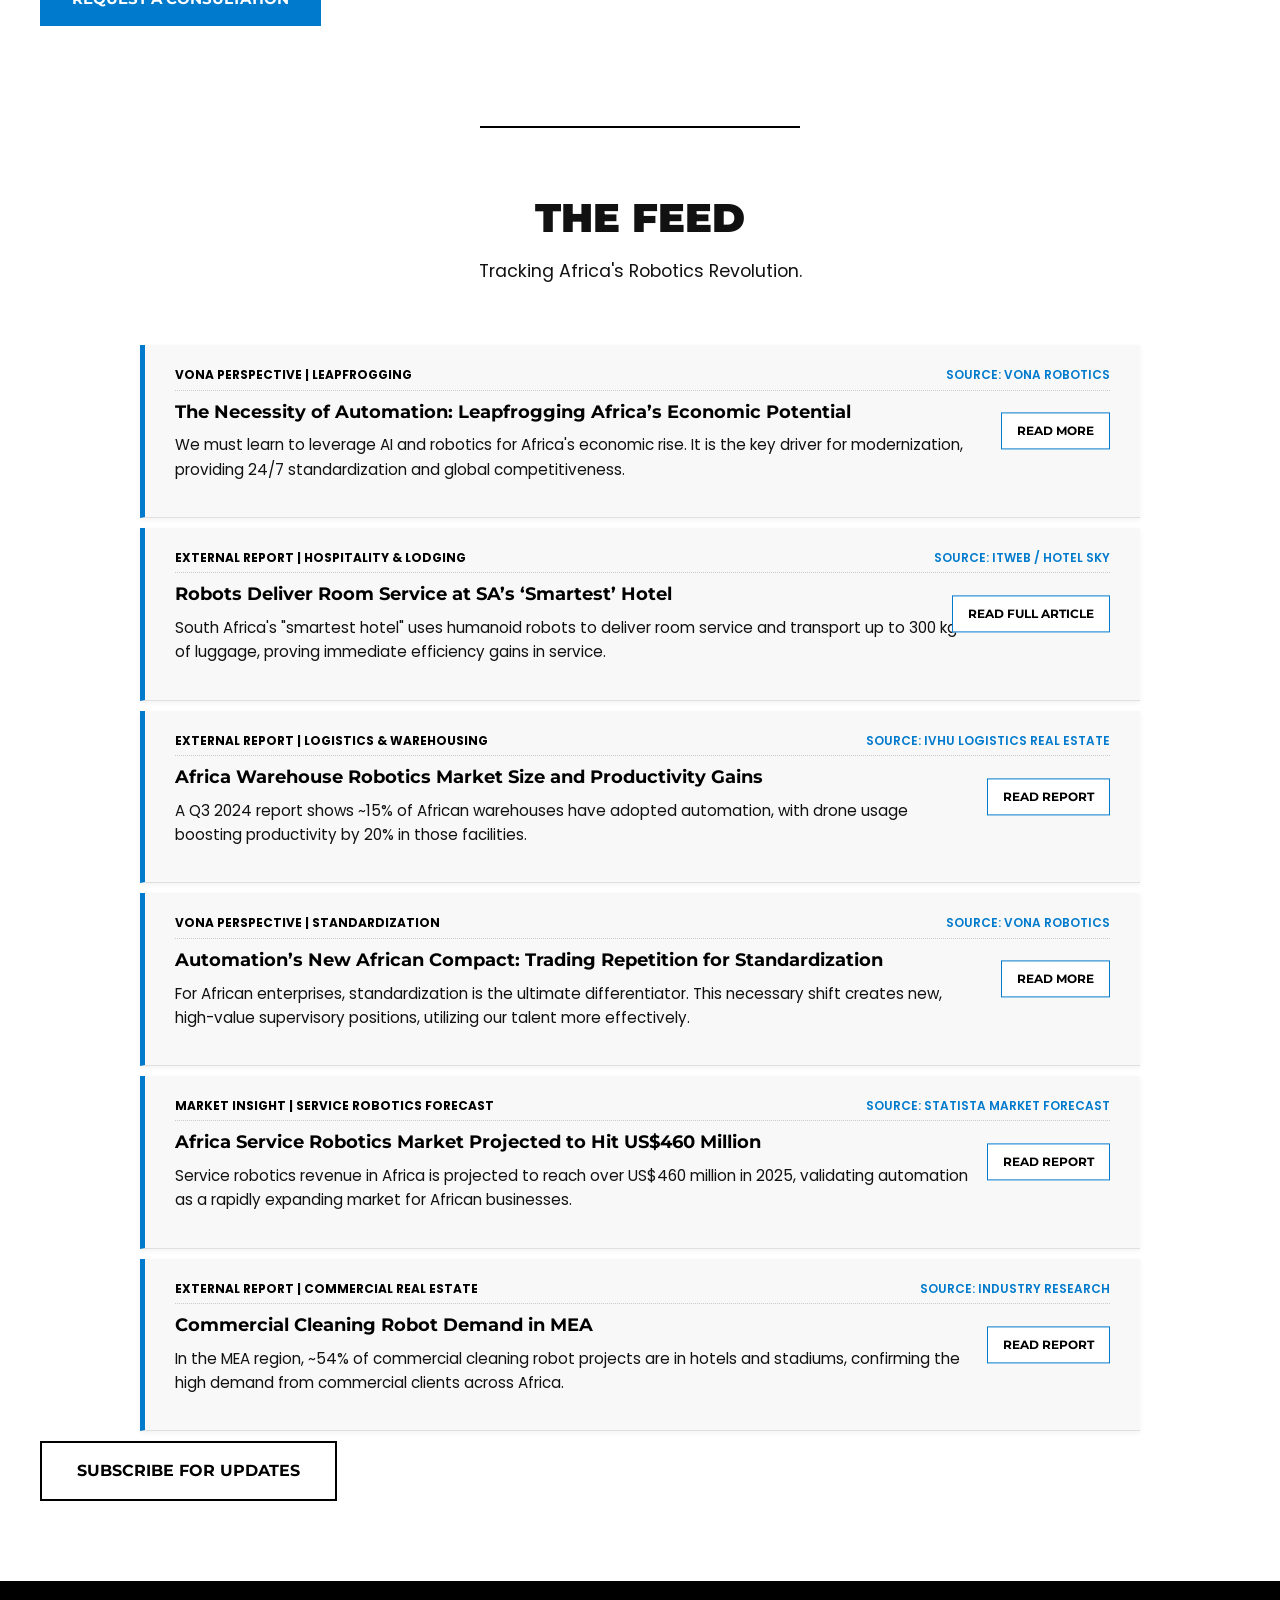
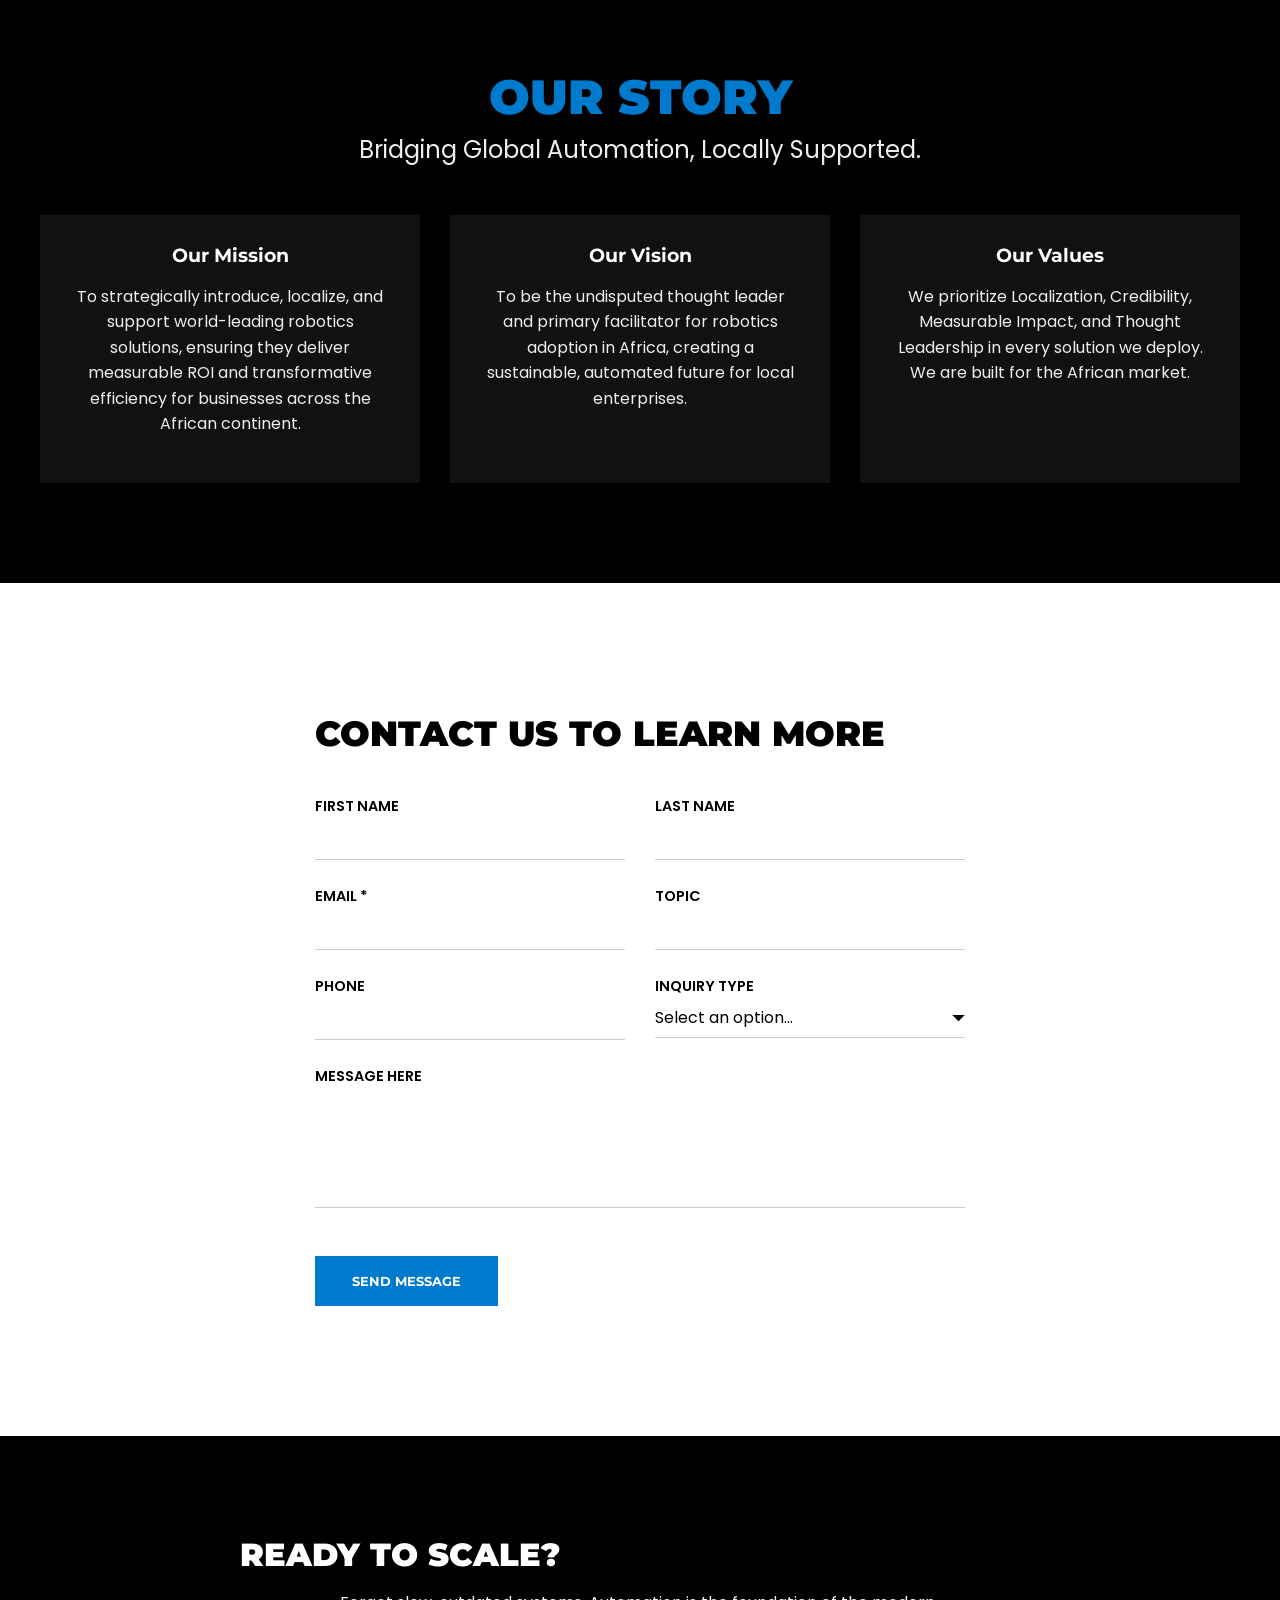
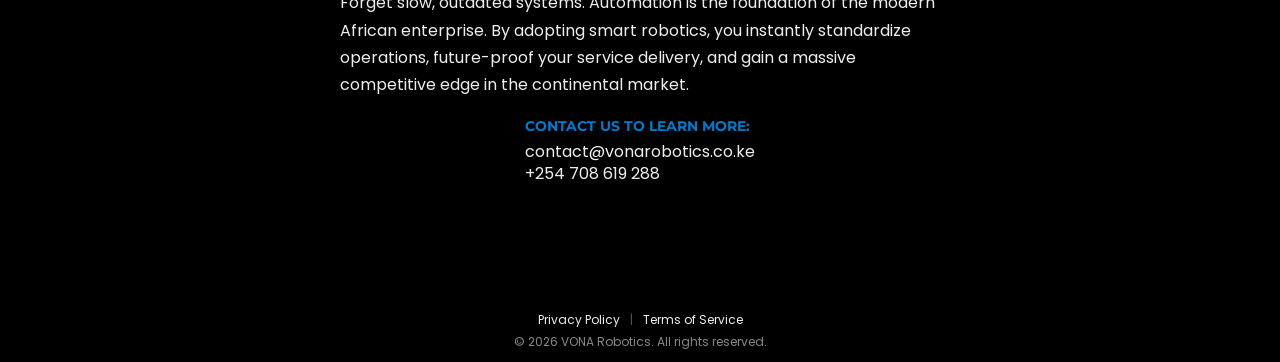
==== commit 65016960: "Final: Re-injected favicon link for robust search branding" ====
--- a/index.html
+++ b/index.html
@@ -4,10 +4,11 @@
     <meta charset="UTF-8">
     <meta name="viewport" content="width=device-width, initial-scale=1.0">
     <title>VONA Robotics | Robotics, Made Easy for Africa</title>
+    
+    <link rel="icon" type="image/jpeg" href="/images/favcon.jpeg"> 
+
     <meta name="google-site-verification" content="jH5jkGkSDokmQdCrhnlFsNh_spfPh4H89iLVGL64c9E" />
     
-    <link rel="icon" type="image/jpeg" href="/images/favcon.jpeg"> 
-
     <script async src="https://www.googletagmanager.com/gtag/js?id=G-3T668QFNGD"></script>
     <script>
       window.dataLayer = window.dataLayer || [];
@@ -101,7 +102,7 @@
         <section id="the-feed" class="section light-bg feed-section-compact">
             <div class="container">
                 <h2 class="section-title headline-style">THE FEED</h2>
-                <p class="section-subtitle">Tracking Africa's Robotics Revolution. Your source for industry news, insights, and market trends.</p>
+                <p class="section-subtitle">Tracking Africa's Robotics Revolution.</p>
                 
                 <div class="feed-content-wrapper">
                     <div class="feed-list">
@@ -122,7 +123,7 @@
                                 <span class="attribution">Source: ITWeb / Hotel Sky</span>
                             </div>
                             <h3>Robots Deliver Room Service at SA’s ‘Smartest’ Hotel</h3>
-                            <p class="summary-text">South Africa's "smartest hotel" uses humanoid robots to deliver room service and transport up to **300 kg of luggage, proving immediate efficiency gains in service.</p>
+                            <p class="summary-text">South Africa's "smartest hotel" uses humanoid robots to deliver room service and transport up to 300 kg of luggage, proving immediate efficiency gains in service.</p>
                             <a href="https://www.itweb.co.za/article/robots-deliver-room-service-at-sas-smartest-hotel/Olx4z7kn5GWv56km" class="cta-button secondary small" target="_blank">READ FULL ARTICLE</a>
                         </div>
 
@@ -132,7 +133,7 @@
                                 <span class="attribution">Source: Ivhu Logistics Real Estate</span>
                             </div>
                             <h3>Africa Warehouse Robotics Market Size and Productivity Gains</h3>
-                            <p class="summary-text">A Q3 2024 report shows **~15%** of African warehouses have adopted automation, with drone usage boosting productivity by ~20% in those facilities.</p>
+                            <p class="summary-text">A Q3 2024 report shows ~15% of African warehouses have adopted automation, with drone usage boosting productivity by 20% in those facilities.</p>
                             <a href="https://ivhu.africa/logistics-and-warehousing-update-q3-2024-africa/" class="cta-button secondary small" target="_blank">READ REPORT</a>
                         </div>
 
@@ -254,7 +255,7 @@
             </div>
         </section>
 
-        <section id="final-callout" class="section dark-bg center-text-section compact-callout final-compact-fix">
+        <section id="final-callout" class="section dark-bg">
             <div class="container-narrower"> 
                 <h2 class="final-callout-headline smaller-text">READY TO SCALE?</h2>
                 <p class="final-callout-text smaller-text">
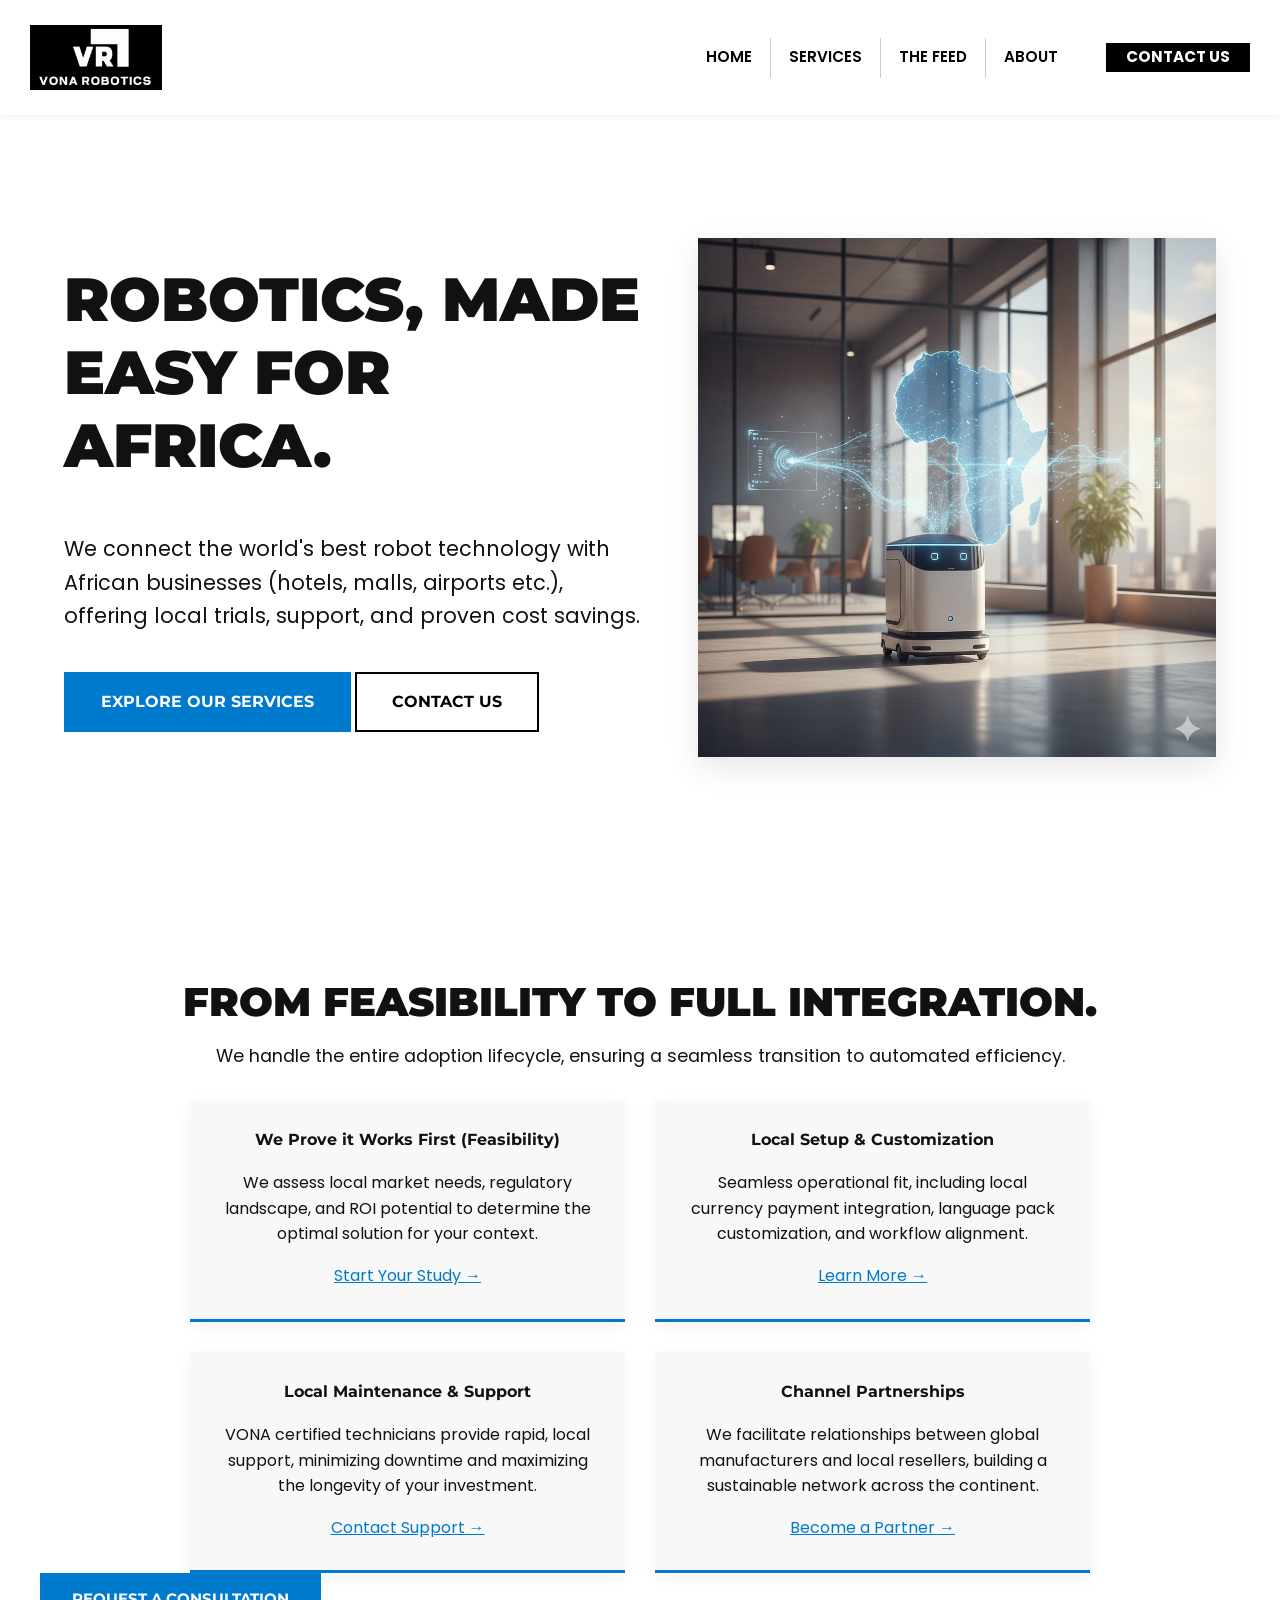
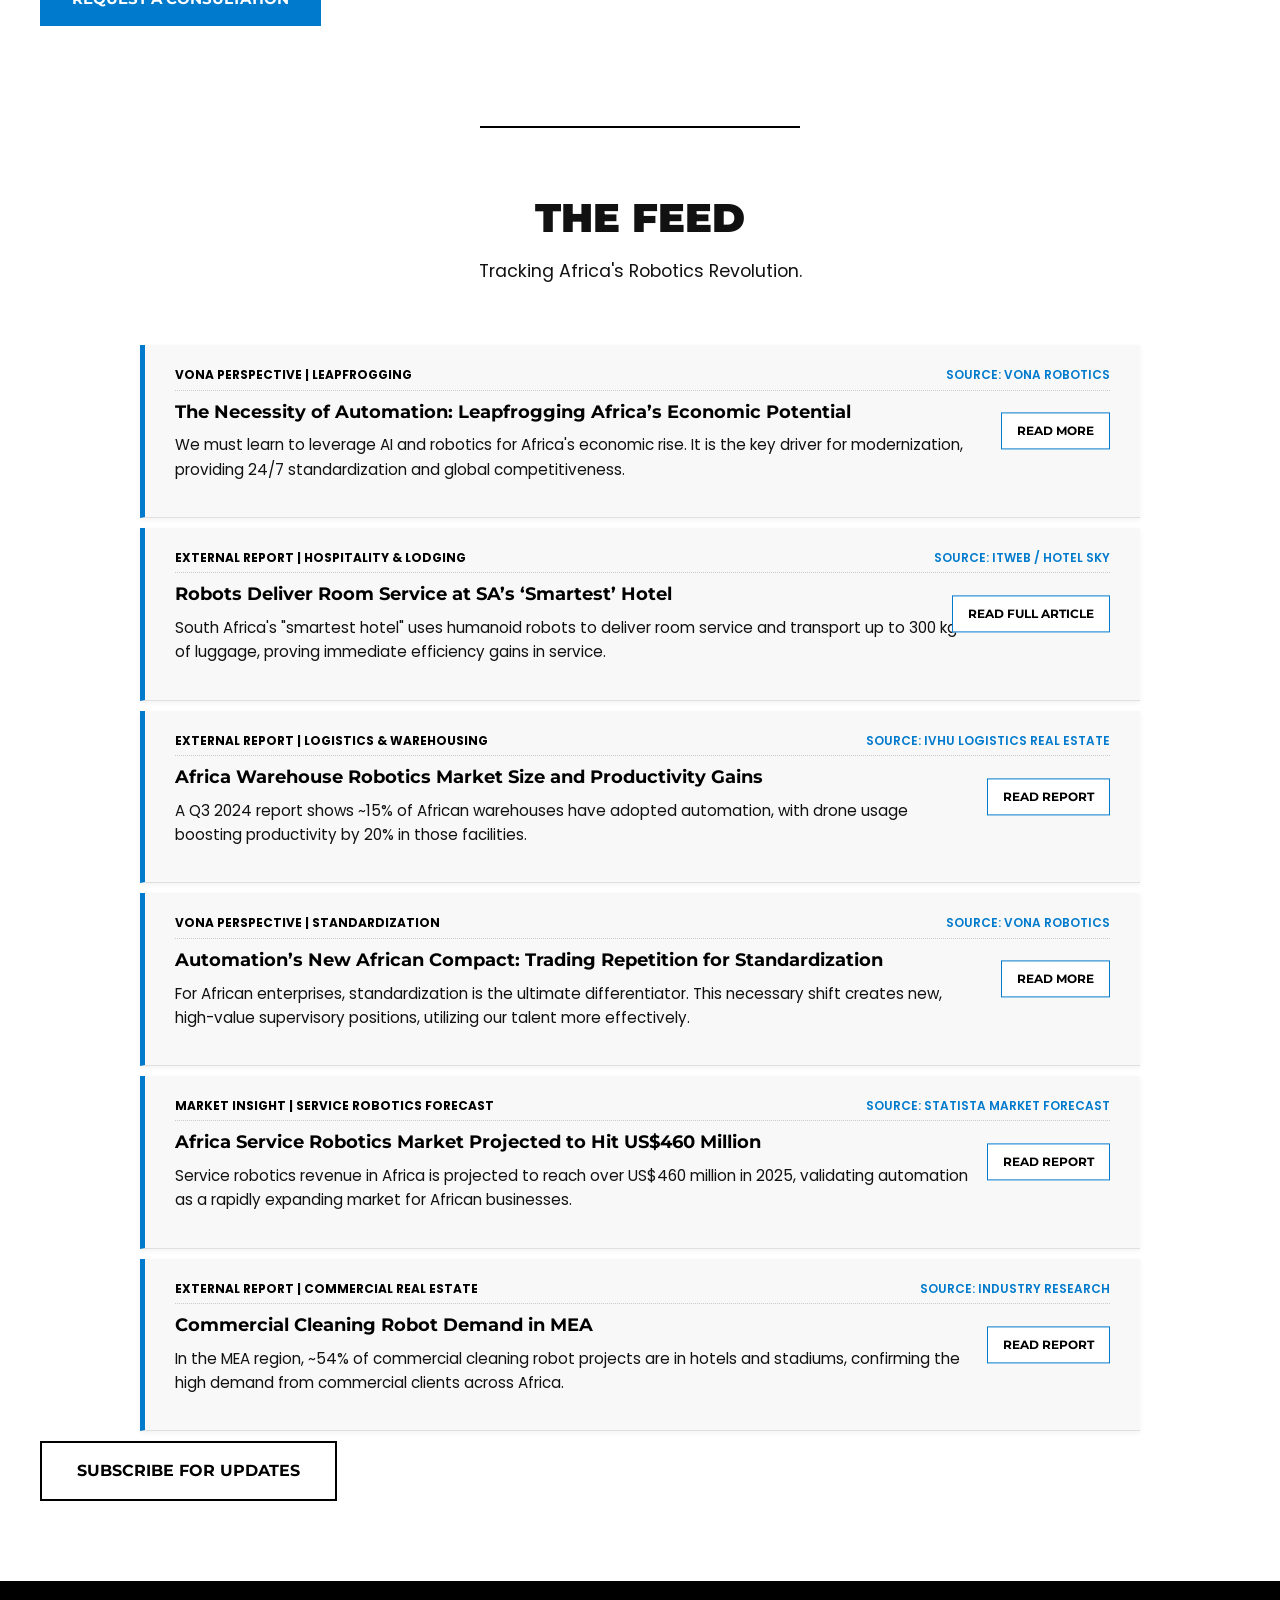
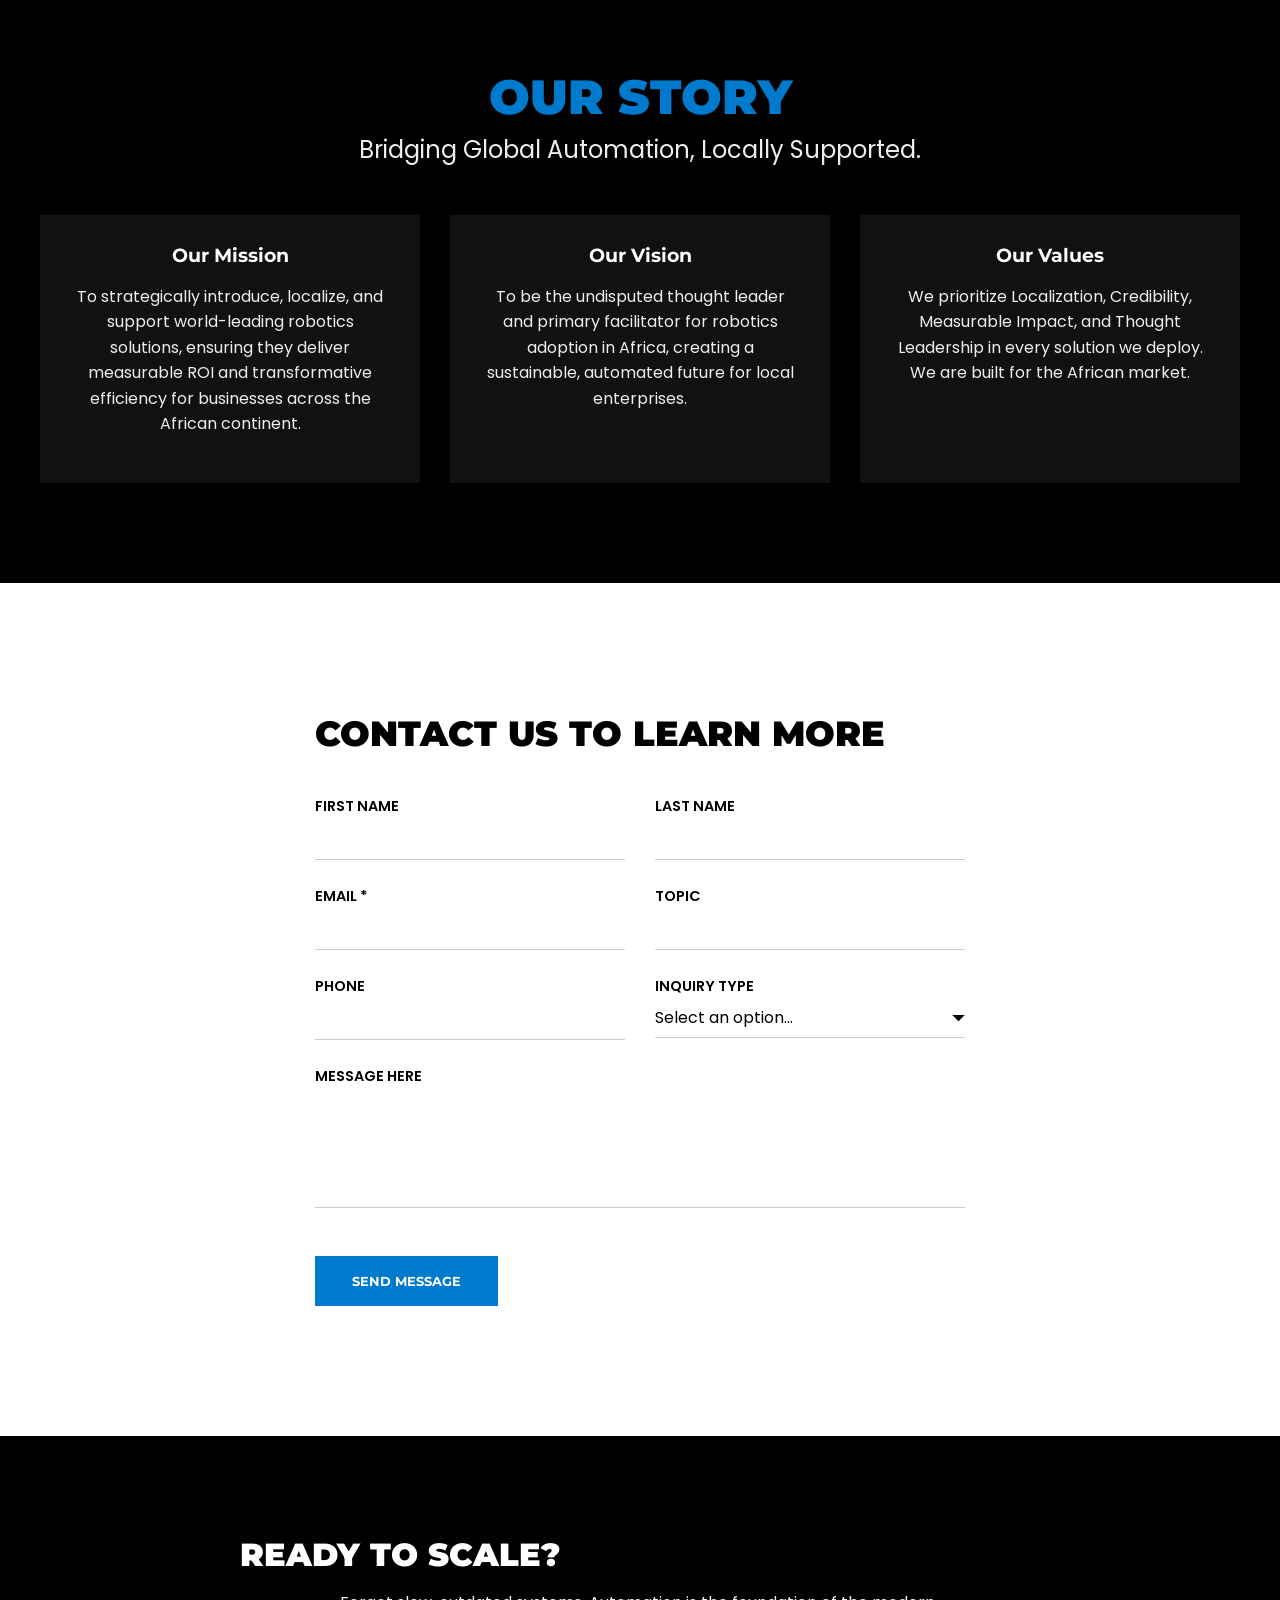
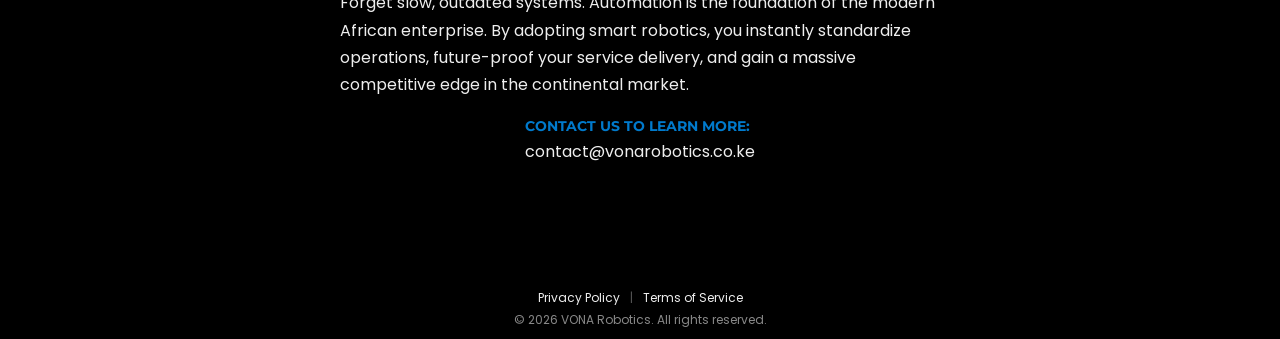
==== commit d0563b76: "Fix: Remove my whatsapp number" ====
--- a/index.html
+++ b/index.html
@@ -257,7 +257,7 @@
 
         <section id="final-callout" class="section dark-bg">
             <div class="container-narrower"> 
-                <h2 class="final-callout-headline smaller-text">READY TO SCALE?</h2>
+                <h2 class="final-callout-headline smaller-text"> READY TO SCALE?</h2>
                 <p class="final-callout-text smaller-text">
                     Forget slow, outdated systems. Automation is the foundation of the modern African enterprise. By adopting smart robotics, you instantly standardize operations, future-proof your service delivery, and gain a massive competitive edge in the continental market.
                 </p>
@@ -266,7 +266,7 @@
                     <div class="contact-details-block">
                         <h4 class="details-title">CONTACT US TO LEARN MORE:</h4>
                         <p class="details-value">contact@vonarobotics.co.ke</p>
-                        <p class="details-value">+254 708 619 288</p>
+
                     </div>
 
                 </div>
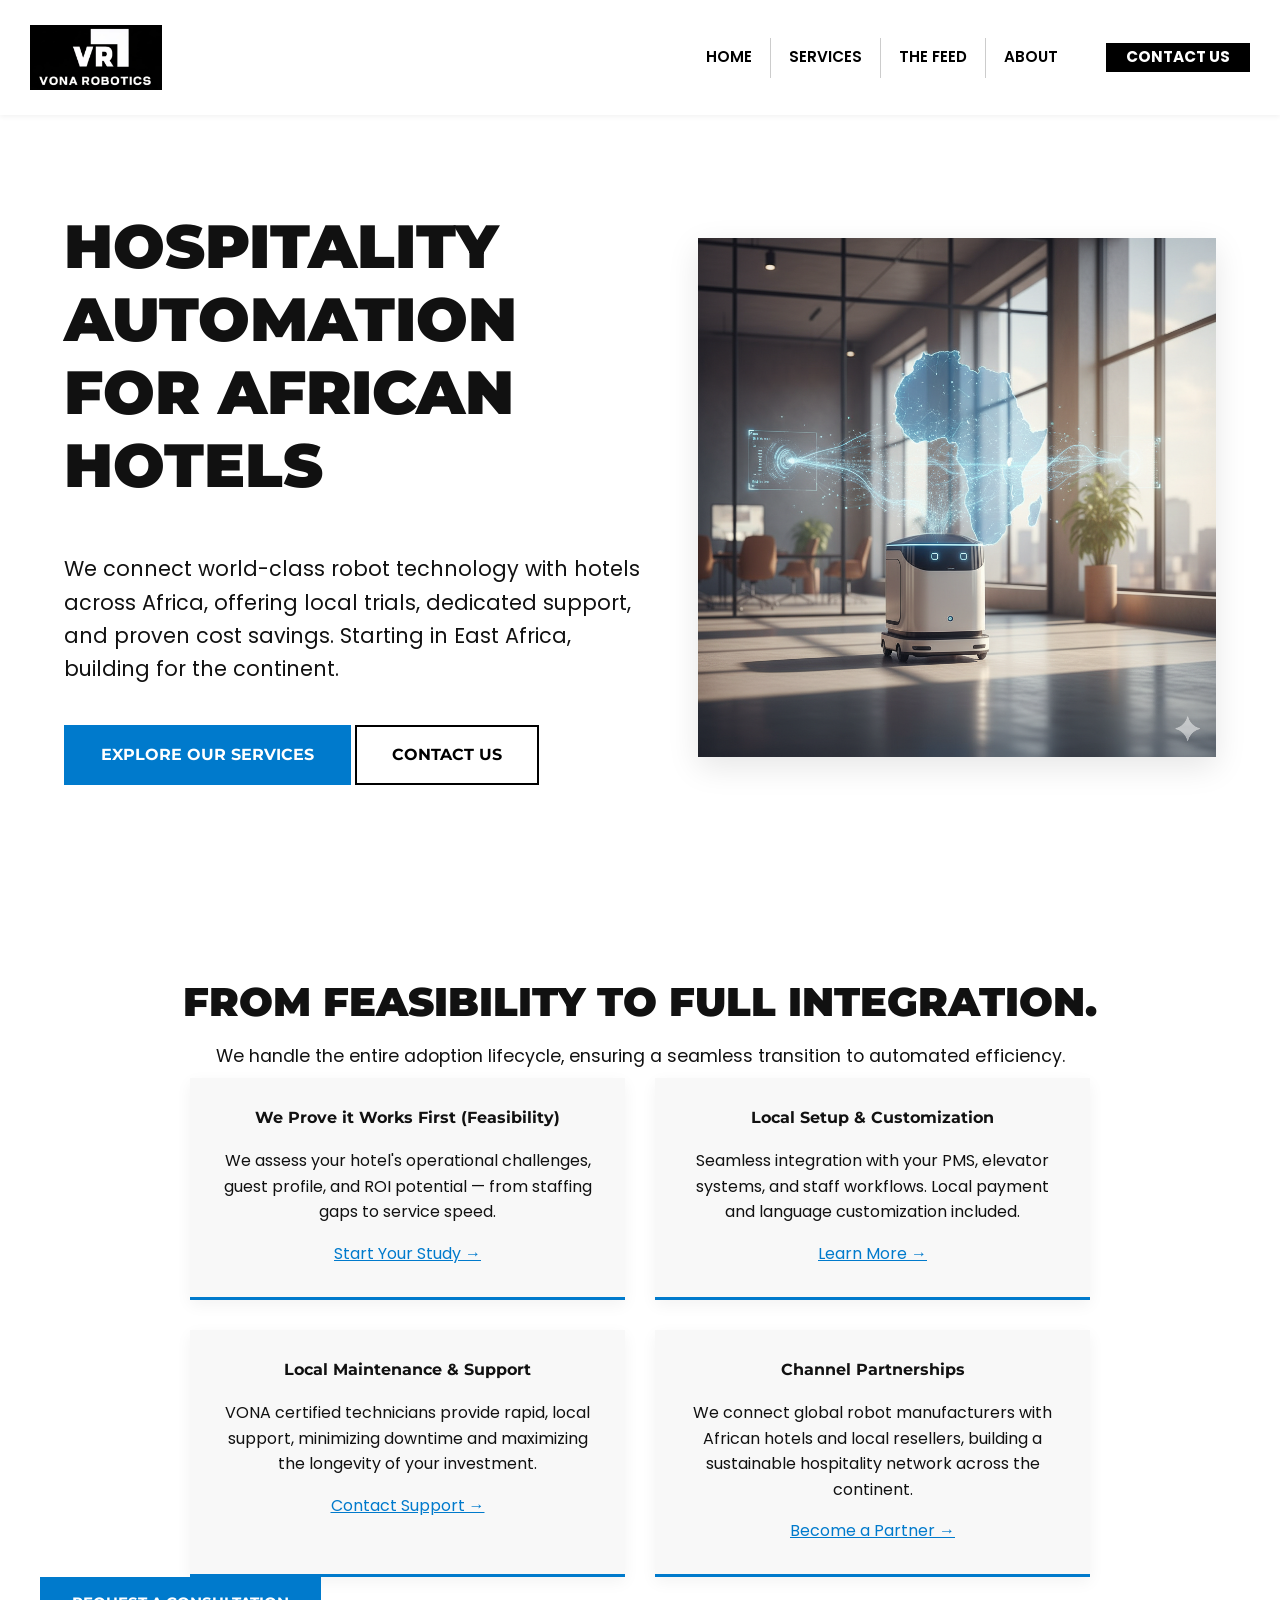
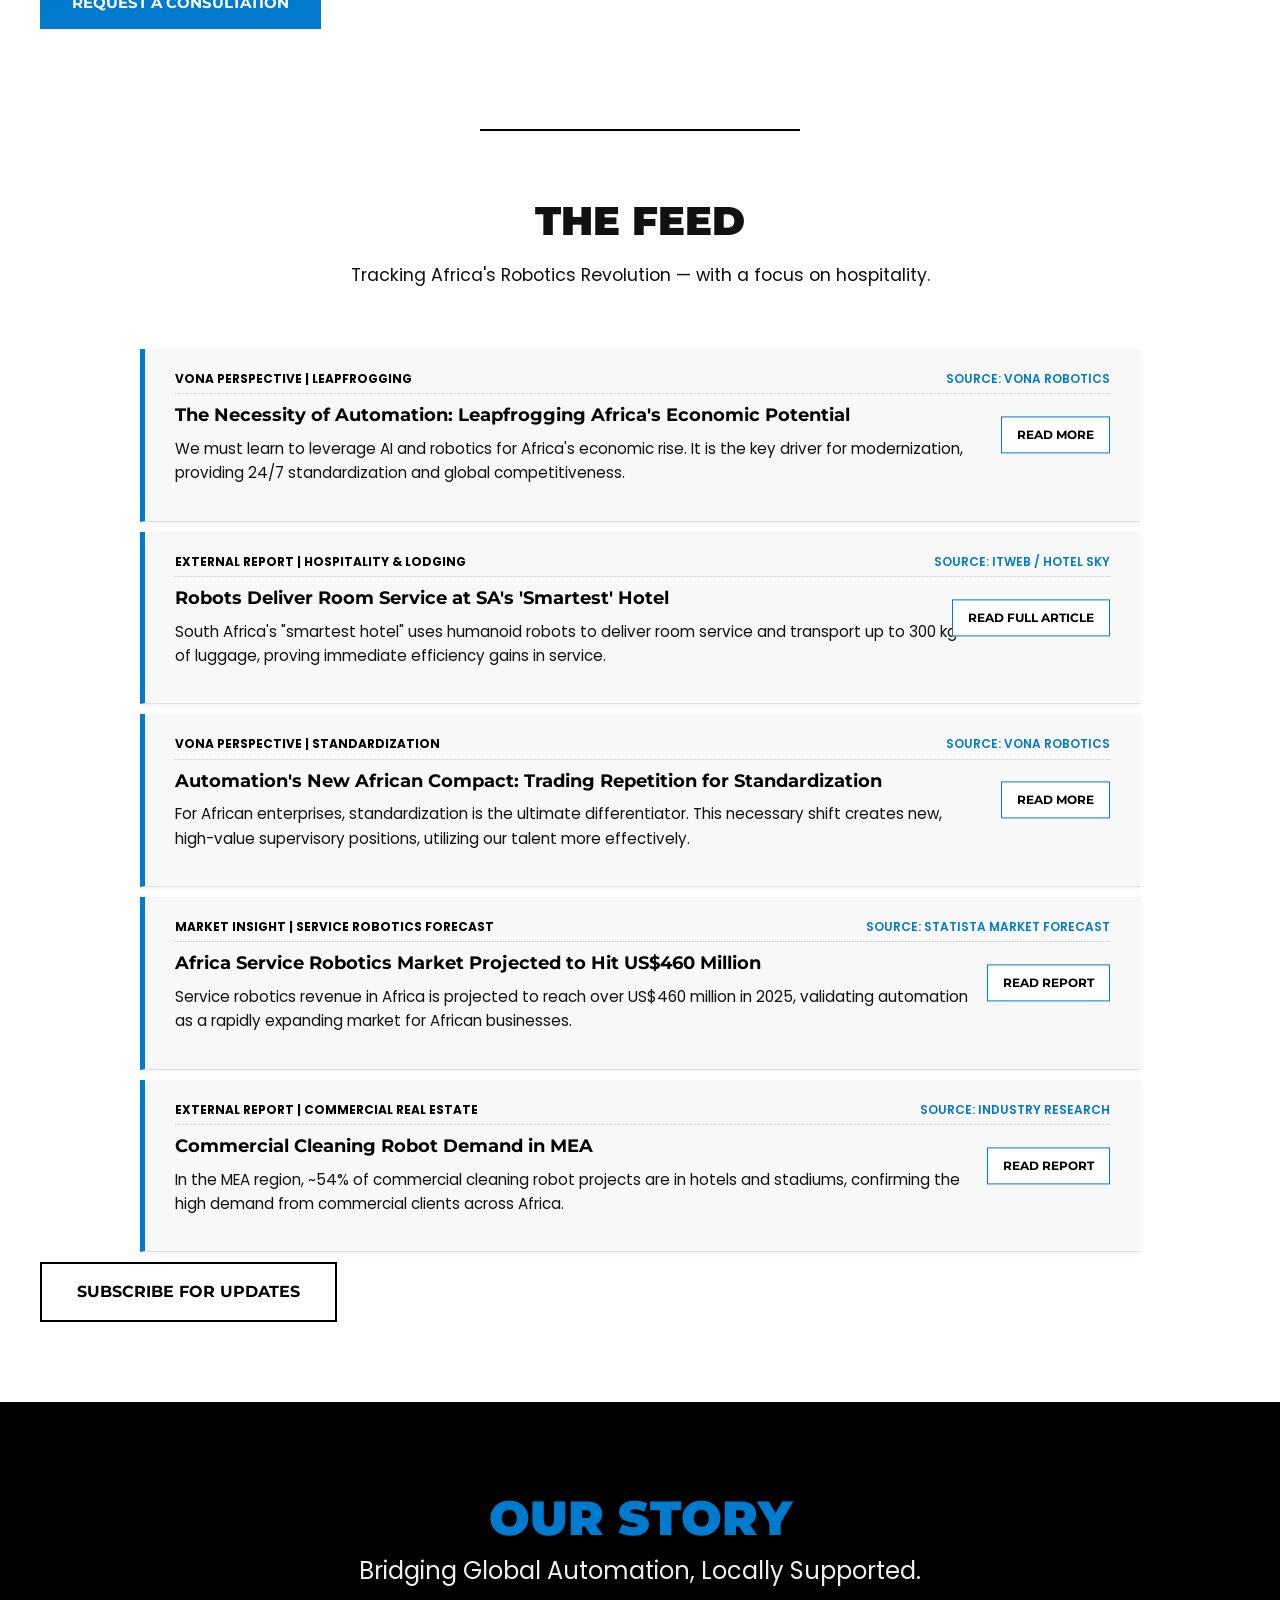
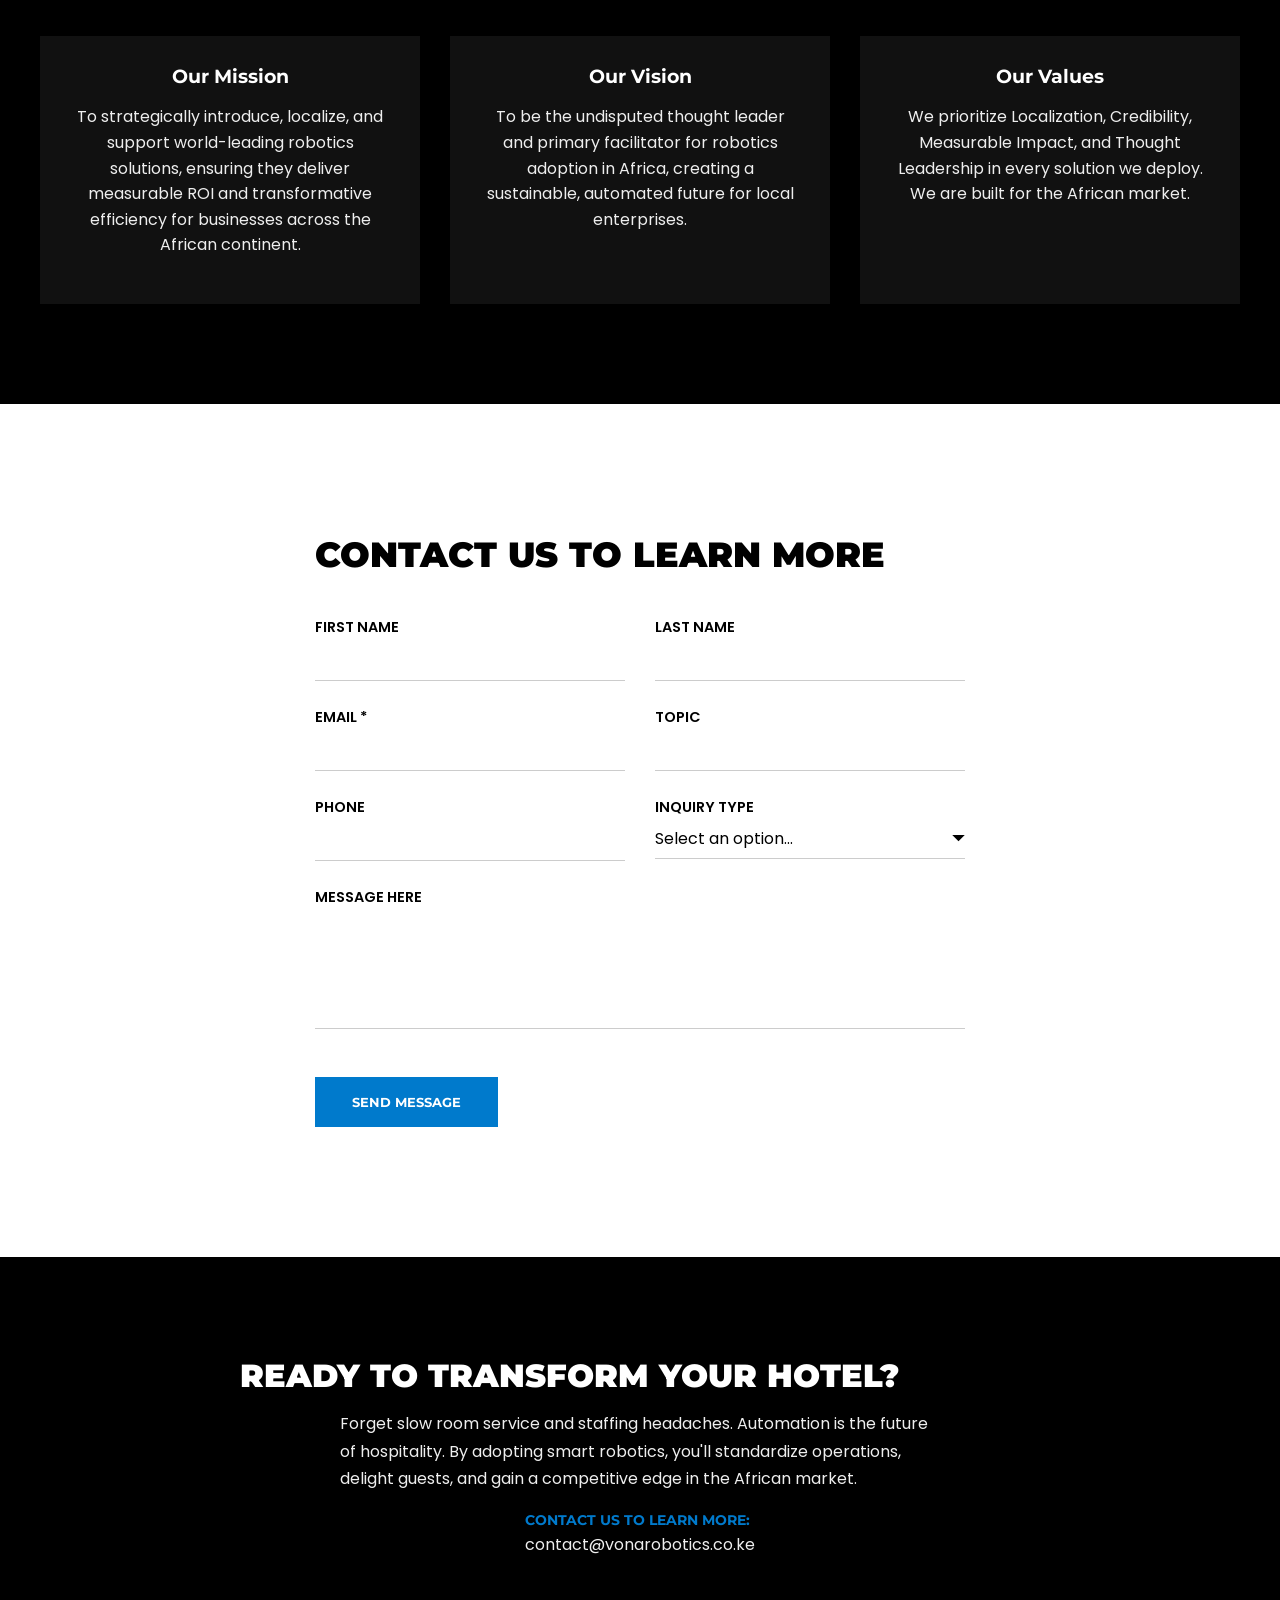
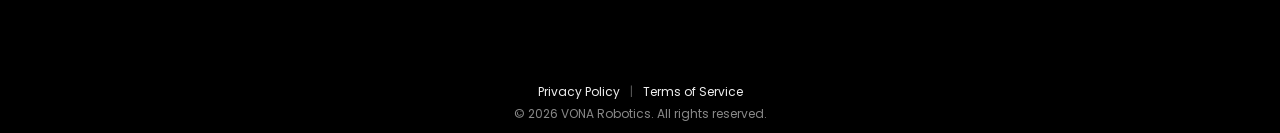
==== commit 6cbcf711: "Update website with hotel-focused messaging" ====
--- a/index.html
+++ b/index.html
@@ -3,7 +3,7 @@
 <head>
     <meta charset="UTF-8">
     <meta name="viewport" content="width=device-width, initial-scale=1.0">
-    <title>VONA Robotics | Robotics, Made Easy for Africa</title>
+    <title>VONA Robotics | Hospitality Automation for African Hotels</title>
     
     <link rel="icon" type="image/jpeg" href="/images/favcon.jpeg"> 
 
@@ -49,8 +49,8 @@
         
         <section id="hero" class="hero-section light-hero">
             <div class="hero-content">
-                <h1 class="headline">ROBOTICS, MADE EASY FOR AFRICA.</h1>
-                <p class="subhead">We connect the world's best robot technology with African businesses (hotels, malls, airports etc.), offering local trials, support, and proven cost savings.</p>
+                <h1 class="headline">HOSPITALITY AUTOMATION FOR AFRICAN HOTELS</h1>
+                <p class="subhead">We connect world-class robot technology with hotels across Africa, offering local trials, dedicated support, and proven cost savings. Starting in East Africa, building for the continent.</p>
                 <div class="hero-ctas">
                     <a href="#services" class="cta-button primary">EXPLORE OUR SERVICES</a>
                     <a href="#contact" class="cta-button secondary">CONTACT US</a> 
@@ -65,18 +65,19 @@
             <div class="container">
                 <h2 class="section-title headline-style">FROM FEASIBILITY TO FULL INTEGRATION.</h2>
                 <p class="section-subtitle">We handle the entire adoption lifecycle, ensuring a seamless transition to automated efficiency.</p>
+                <p class="section-subtitle-small" style="margin-top: -1.5rem; margin-bottom: 2rem; font-size: 1.2rem; color: #0066b3; font-weight: 500;">
                 <div class="services-content-wrapper single-column-grid">
                     <div class="services-grid">
                         <div class="service-card">
                             <i class="fas fa-search"></i>
                             <h4>We Prove it Works First (Feasibility)</h4>
-                            <p>We assess local market needs, regulatory landscape, and ROI potential to determine the optimal solution for your context.</p>
+                            <p>We assess your hotel's operational challenges, guest profile, and ROI potential — from staffing gaps to service speed.</p>
                             <a href="#contact" class="text-link">Start Your Study &rarr;</a>
                         </div>
                         <div class="service-card">
                             <i class="fas fa-globe-africa"></i>
                             <h4>Local Setup & Customization</h4>
-                            <p>Seamless operational fit, including local currency payment integration, language pack customization, and workflow alignment.</p>
+                            <p>Seamless integration with your PMS, elevator systems, and staff workflows. Local payment and language customization included.</p>
                             <a href="#contact" class="text-link">Learn More &rarr;</a>
                         </div>
                         <div class="service-card">
@@ -84,11 +85,12 @@
                             <h4>Local Maintenance & Support</h4>
                             <p>VONA certified technicians provide rapid, local support, minimizing downtime and maximizing the longevity of your investment.</p>
                             <a href="#contact" class="text-link">Contact Support &rarr;</a>
+                            <p style="margin-top: 0.75rem; font-size: 0.9rem; color: #00a86b; font-weight: 600;">
                         </div>
                         <div class="service-card">
                             <i class="fas fa-handshake"></i>
                             <h4>Channel Partnerships</h4>
-                            <p>We facilitate relationships between global manufacturers and local resellers, building a sustainable network across the continent.</p>
+                            <p>We connect global robot manufacturers with African hotels and local resellers, building a sustainable hospitality network across the continent.</p>
                             <a href="#contact" class="text-link">Become a Partner &rarr;</a>
                         </div>
                     </div>
@@ -102,17 +104,17 @@
         <section id="the-feed" class="section light-bg feed-section-compact">
             <div class="container">
                 <h2 class="section-title headline-style">THE FEED</h2>
-                <p class="section-subtitle">Tracking Africa's Robotics Revolution.</p>
+                <p class="section-subtitle">Tracking Africa's Robotics Revolution — with a focus on hospitality.</p>
                 
                 <div class="feed-content-wrapper">
                     <div class="feed-list">
                         
-                        <div class="feed-strip perspective-strip" data-full-content="Africa’s economic potential will not be unlocked by following old industrial models. The only path to rapid global competitiveness is through technological leapfrogging. Automation and robotics are not a luxury; they are the required foundation for modernization. By implementing smart service robots, African enterprises instantly gain 24/7 standardization, measurable ROI, and the critical efficiency needed to compete internationally, especially in high-volume sectors like hospitality and logistics. This shift creates the high-value, supervisory roles that drive sustainable growth.">
+                        <div class="feed-strip perspective-strip" data-full-content="Africa’s economic potential will not be unlocked by following old industrial models. The only path to rapid global competitiveness is through technological leapfrogging. Automation and robotics are not a luxury; they are the required foundation for modernization. By implementing smart service robots, African enterprises instantly gain 24/7 standardization, measurable ROI, and the critical efficiency needed to compete internationally, especially in high-volume sectors like hospitality. This shift creates the high-value, supervisory roles that drive sustainable growth.">
                             <div class="feed-meta">
                                 <span class="feed-category">VONA Perspective | Leapfrogging</span>
                                 <span class="attribution">Source: VONA Robotics</span> 
                             </div>
-                            <h3>The Necessity of Automation: Leapfrogging Africa’s Economic Potential</h3>
+                            <h3>The Necessity of Automation: Leapfrogging Africa's Economic Potential</h3>
                             <p class="summary-text">We must learn to leverage AI and robotics for Africa's economic rise. It is the key driver for modernization, providing 24/7 standardization and global competitiveness.</p>
                             <a href="#" class="cta-button secondary small read-more-btn">READ MORE</a>
                         </div>
@@ -122,27 +124,19 @@
                                 <span class="feed-category">External Report | Hospitality & Lodging</span>
                                 <span class="attribution">Source: ITWeb / Hotel Sky</span>
                             </div>
-                            <h3>Robots Deliver Room Service at SA’s ‘Smartest’ Hotel</h3>
+                            <h3>Robots Deliver Room Service at SA's 'Smartest' Hotel</h3>
                             <p class="summary-text">South Africa's "smartest hotel" uses humanoid robots to deliver room service and transport up to 300 kg of luggage, proving immediate efficiency gains in service.</p>
                             <a href="https://www.itweb.co.za/article/robots-deliver-room-service-at-sas-smartest-hotel/Olx4z7kn5GWv56km" class="cta-button secondary small" target="_blank">READ FULL ARTICLE</a>
                         </div>
 
-                        <div class="feed-strip">
-                            <div class="feed-meta">
-                                <span class="feed-category">External Report | Logistics & Warehousing</span>
-                                <span class="attribution">Source: Ivhu Logistics Real Estate</span>
-                            </div>
-                            <h3>Africa Warehouse Robotics Market Size and Productivity Gains</h3>
-                            <p class="summary-text">A Q3 2024 report shows ~15% of African warehouses have adopted automation, with drone usage boosting productivity by 20% in those facilities.</p>
-                            <a href="https://ivhu.africa/logistics-and-warehousing-update-q3-2024-africa/" class="cta-button secondary small" target="_blank">READ REPORT</a>
-                        </div>
+                        
 
                         <div class="feed-strip perspective-strip" data-full-content="For African enterprises, standardization is the ultimate differentiator against global competition. This necessary shift creates new, high-value supervisory positions focused on technology management, utilizing our talent more effectively and ensuring the longevity of automation investments.">
                             <div class="feed-meta">
                                 <span class="feed-category">VONA Perspective | Standardization</span>
                                 <span class="attribution">Source: VONA Robotics</span> 
                             </div>
-                            <h3>Automation’s New African Compact: Trading Repetition for Standardization</h3>
+                            <h3>Automation's New African Compact: Trading Repetition for Standardization</h3>
                             <p class="summary-text">For African enterprises, standardization is the ultimate differentiator. This necessary shift creates new, high-value supervisory positions, utilizing our talent more effectively.</p>
                             <a href="#" class="cta-button secondary small read-more-btn">READ MORE</a>
                         </div>
@@ -169,7 +163,6 @@
 
                     </div>
                 </div>
-
 
                 <div class="center-text mt-4">
                     <a href="#" class="cta-button secondary">SUBSCRIBE FOR UPDATES</a>
@@ -257,18 +250,16 @@
 
         <section id="final-callout" class="section dark-bg">
             <div class="container-narrower"> 
-                <h2 class="final-callout-headline smaller-text"> READY TO SCALE?</h2>
+                <h2 class="final-callout-headline smaller-text">READY TO TRANSFORM YOUR HOTEL?</h2>
                 <p class="final-callout-text smaller-text">
-                    Forget slow, outdated systems. Automation is the foundation of the modern African enterprise. By adopting smart robotics, you instantly standardize operations, future-proof your service delivery, and gain a massive competitive edge in the continental market.
+                    Forget slow room service and staffing headaches. Automation is the future of hospitality. By adopting smart robotics, you'll standardize operations, delight guests, and gain a competitive edge in the African market.
                 </p>
 
                 <div class="final-callout-details-consolidated compact-details">
                     <div class="contact-details-block">
                         <h4 class="details-title">CONTACT US TO LEARN MORE:</h4>
                         <p class="details-value">contact@vonarobotics.co.ke</p>
-
-                    </div>
-
+                    </div>
                 </div>
             </div>
         </section>
